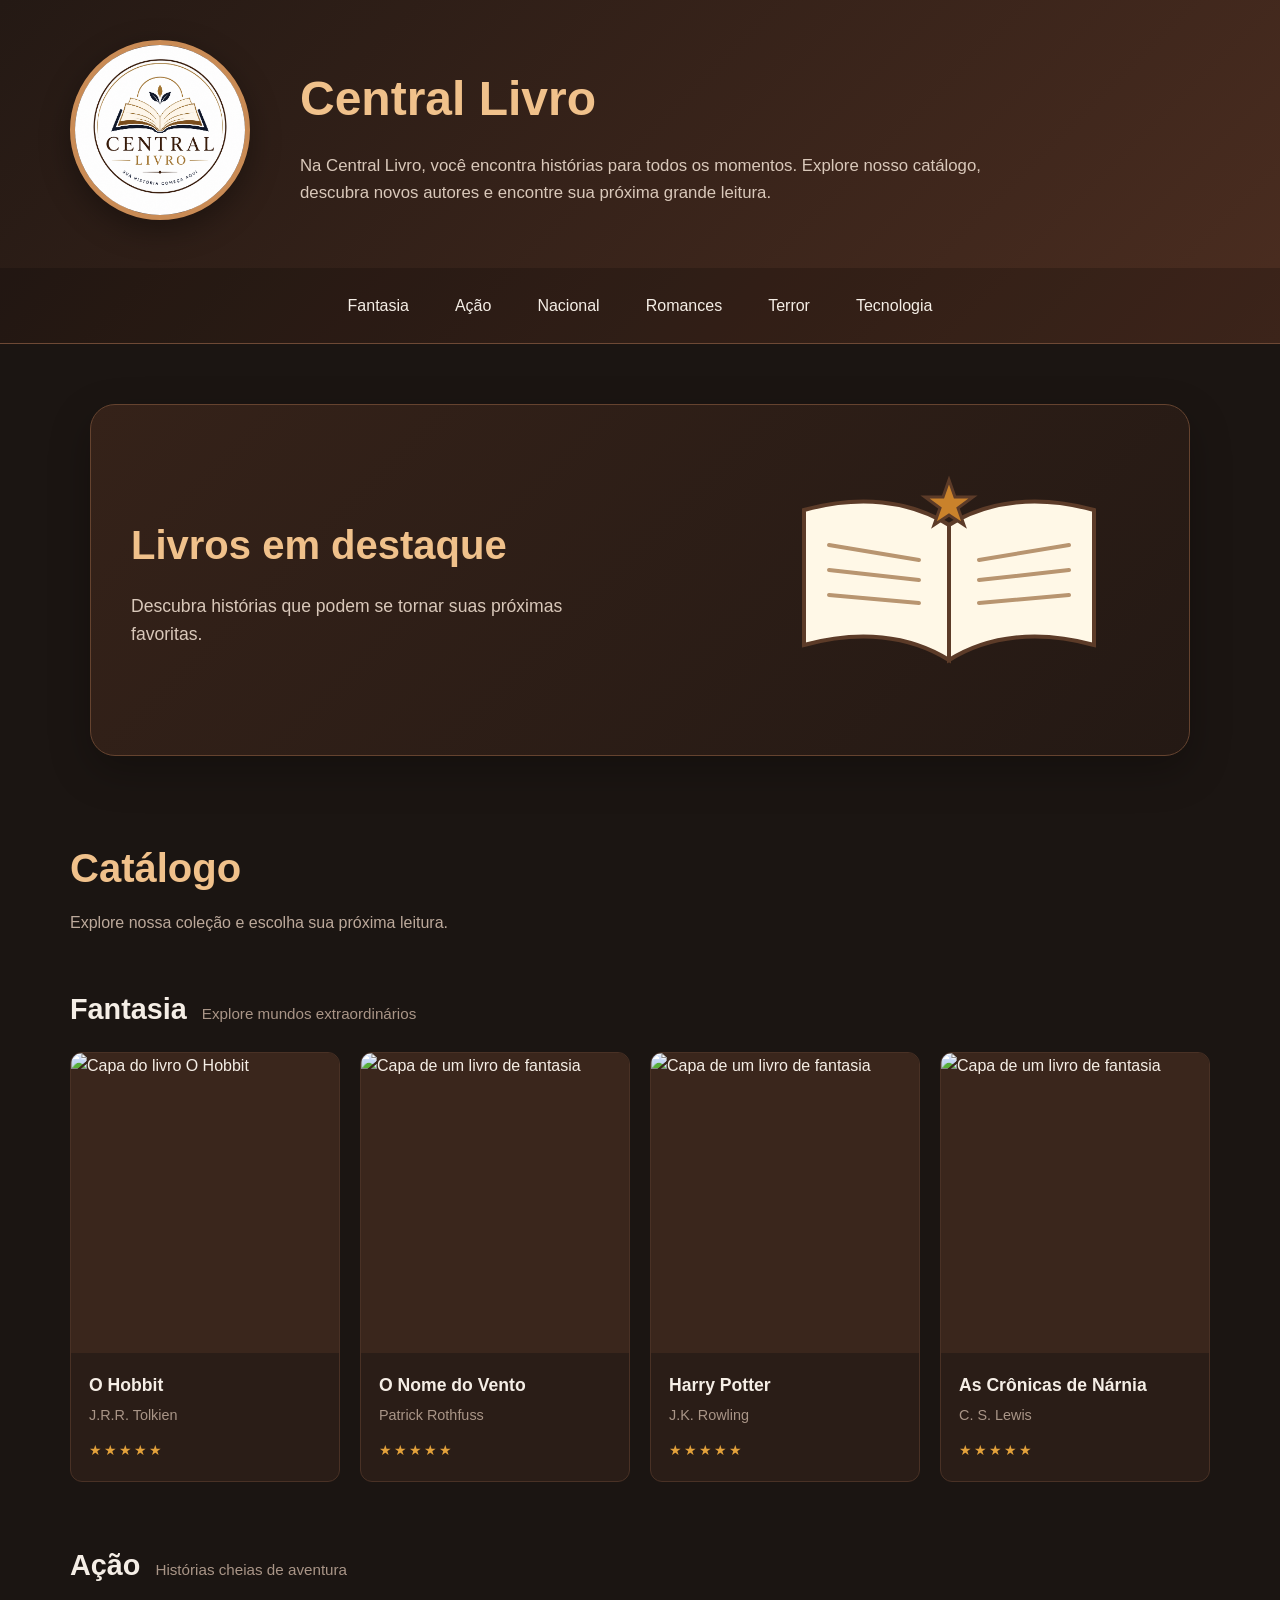
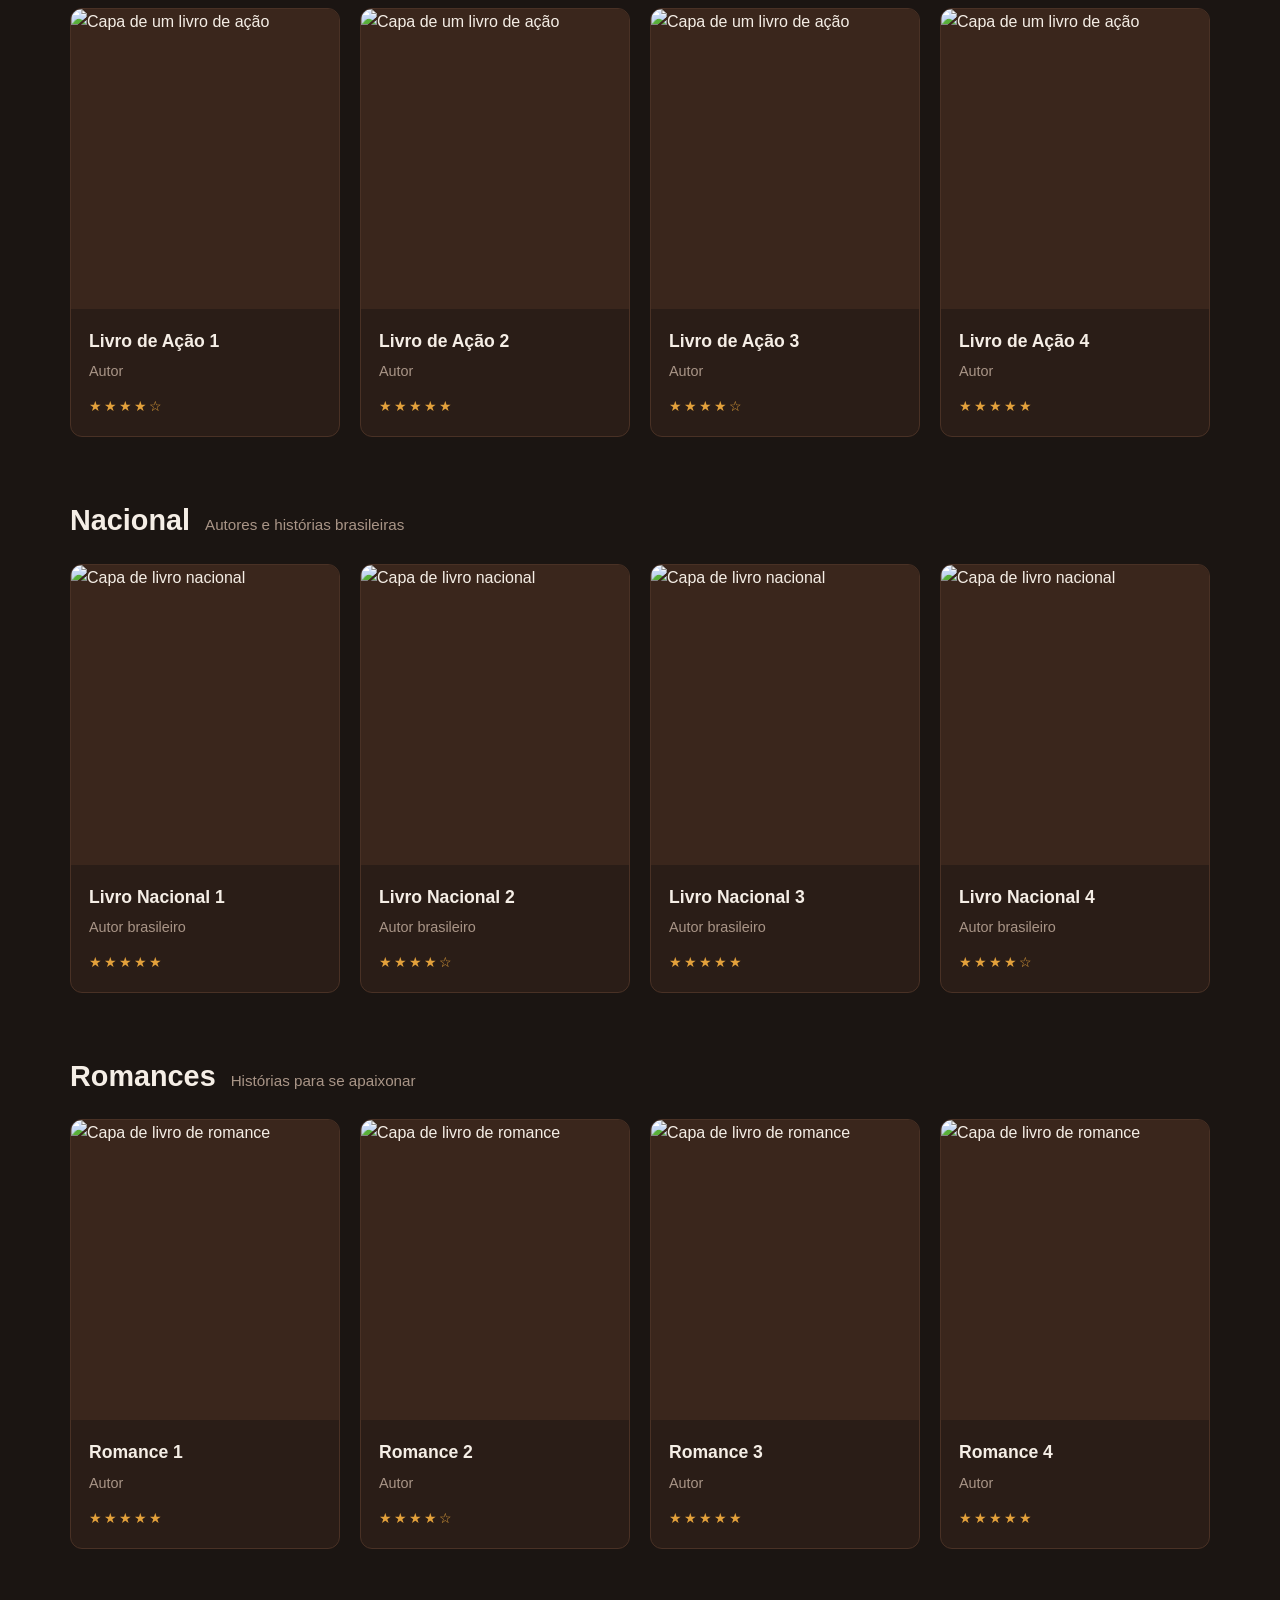
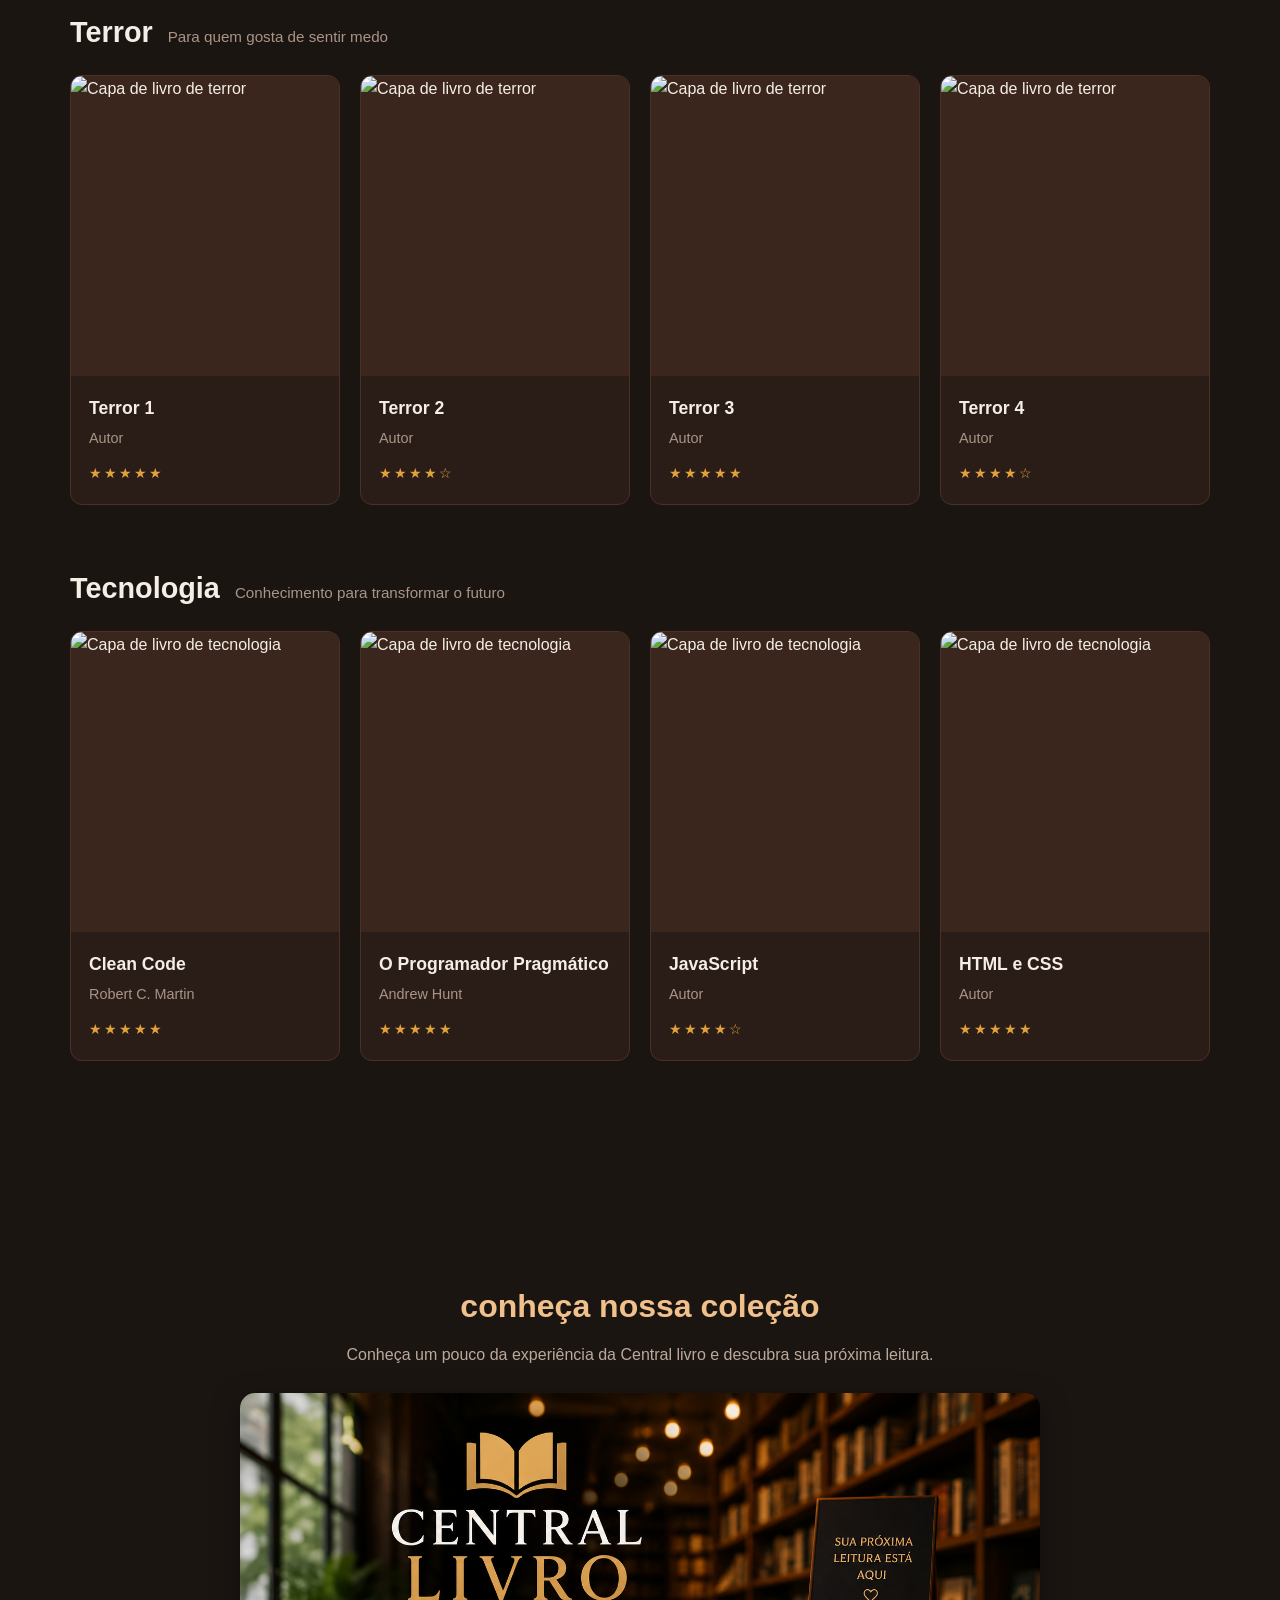
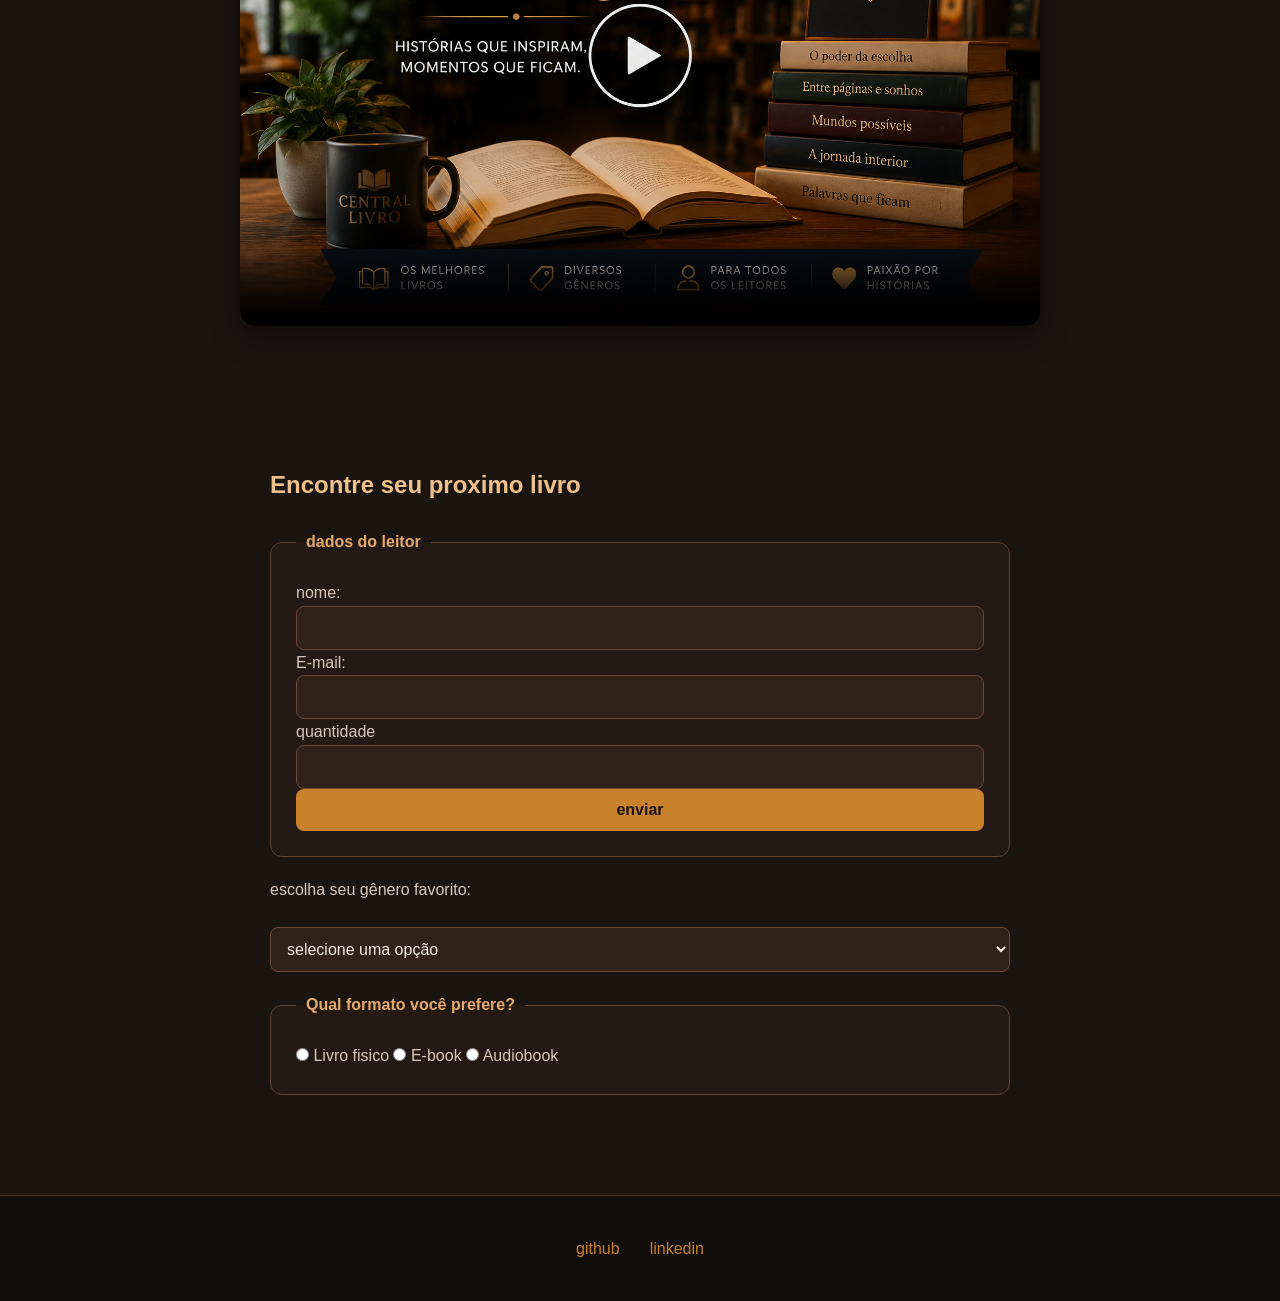
==== index.html @ b073d8c1 "catalogo, css" ====
<!DOCTYPE html>
<html lang="pt-br">
<head>
    <meta charset="UTF-8">
    <meta name="viewport" content="width=device-width, initial-scale=1.0">
    <meta name="description" content="Na Central Livro, você encontra histórias para todos os momentos. Explore nosso catálogo de livros, descubra novos autores e encontre sua próxima grande leitura em um só lugar. Central Livro — sua história começa aqui.">
    <link rel="shortcut icon" href="imagens/logo1.ico" type="image/x-icon">
    <title>central livro - livraria</title>
    <link rel="stylesheet" href="css/style.css">
</head>
<body>
    <header class="cabecalho">

        <div class="cabecalho-topo">

            <div class="logo-container">
                <img 
                    src="imagens/ChatGPT Image 31 de ago. de 2026, 20_26_06.png"
                    alt="Logo da Central Livro"
                >
            </div>

            <div class="apresentacao">
                <h1>Central Livro</h1>

                <p>
                    Na Central Livro, você encontra histórias para todos os momentos.
                    Explore nosso catálogo, descubra novos autores e encontre sua
                    próxima grande leitura.
                </p>
            </div>

        </div>

        <nav class="menu-navegacao" aria-label="Categorias de livros">

            <a href="#fantasia">Fantasia</a>
            <a href="#acao">Ação</a>
            <a href="#nacional">Nacional</a>
            <a href="#romances">Romances</a>
            <a href="#terror">Terror</a>
            <a href="#tecnologia">Tecnologia</a>

        </nav>

    </header>


    <main>
        <section class="livros-destaque">
            <div class="destaque-conteudo">

                <div class="destaque-texto">
                    <h2>Livros em destaque</h2>

                    <p>
                        Descubra histórias que podem se tornar suas próximas favoritas.
                    </p>
                </div>

                 <svg 
            class="ilustracao-livro"
            viewBox="0 0 400 250"
            role="img"
            aria-labelledby="titulo-svg descricao-svg">

            <title id="titulo-svg">Livro aberto</title>

            <desc id="descricao-svg">
                Ilustração de um livro aberto representando a coleção da Central Livro.
            </desc>

            <!-- Página esquerda -->
            <path
                class="pagina pagina-esquerda"
                d="M200 70
                   C160 45, 110 40, 55 55
                   L55 190
                   C110 175, 160 180, 200 205
                   Z"
            />

            <!-- Página direita -->
            <path
                class="pagina pagina-direita"
                d="M200 70
                   C240 45, 290 40, 345 55
                   L345 190
                   C290 175, 240 180, 200 205
                   Z"
            />

            <!-- Linha central do livro -->
            <line
                class="linha-central"
                x1="200"
                y1="70"
                x2="200"
                y2="205"
            />

            <!-- Linhas da página esquerda -->
            <line class="linha-texto" x1="80" y1="90" x2="170" y2="105" />
            <line class="linha-texto" x1="80" y1="115" x2="170" y2="125" />
            <line class="linha-texto" x1="80" y1="140" x2="170" y2="148" />

            <!-- Linhas da página direita -->
            <line class="linha-texto" x1="230" y1="105" x2="320" y2="90" />
            <line class="linha-texto" x1="230" y1="125" x2="320" y2="115" />
            <line class="linha-texto" x1="230" y1="148" x2="320" y2="140" />

            <!-- Estrela decorativa -->
            <path
                class="estrela"
                d="M200 25
                   L206 42
                   L224 42
                   L209 53
                   L215 70
                   L200 60
                   L185 70
                   L191 53
                   L176 42
                   L194 42
                   Z"
            />

        </svg>
            </div>
        </section>

        <section class="catalogo" id="catalogo">

    <div class="titulo-catalogo">
        <h2>Catálogo</h2>

        <p>
            Explore nossa coleção e escolha sua próxima leitura.
        </p>
    </div>


    <!-- FANTASIA -->
    <section class="categoria" id="fantasia">

        <div class="categoria-cabecalho">
            <h3>Fantasia</h3>
            <span>Explore mundos extraordinários</span>
        </div>

        <div class="livros-grid">

            <article class="livro-card">
                <img src="imagens/livro-fantasia-1.jpg" alt="Capa do livro O Hobbit">
                <div class="livro-info">
                    <h4>O Hobbit</h4>
                    <p>J.R.R. Tolkien</p>
                    <span class="avaliacao">★★★★★</span>
                </div>
            </article>

            <article class="livro-card">
                <img src="imagens/livro-fantasia-2.jpg" alt="Capa de um livro de fantasia">
                <div class="livro-info">
                    <h4>O Nome do Vento</h4>
                    <p>Patrick Rothfuss</p>
                    <span class="avaliacao">★★★★★</span>
                </div>
            </article>

            <article class="livro-card">
                <img src="imagens/livro-fantasia-3.jpg" alt="Capa de um livro de fantasia">
                <div class="livro-info">
                    <h4>Harry Potter</h4>
                    <p>J.K. Rowling</p>
                    <span class="avaliacao">★★★★★</span>
                </div>
            </article>

            <article class="livro-card">
                <img src="imagens/livro-fantasia-4.jpg" alt="Capa de um livro de fantasia">
                <div class="livro-info">
                    <h4>As Crônicas de Nárnia</h4>
                    <p>C. S. Lewis</p>
                    <span class="avaliacao">★★★★★</span>
                </div>
            </article>

        </div>

    </section>


    <!-- AÇÃO -->
    <section class="categoria" id="acao">

        <div class="categoria-cabecalho">
            <h3>Ação</h3>
            <span>Histórias cheias de aventura</span>
        </div>

        <div class="livros-grid">

            <article class="livro-card">
                <img src="imagens/livro-acao-1.jpg" alt="Capa de um livro de ação">
                <div class="livro-info">
                    <h4>Livro de Ação 1</h4>
                    <p>Autor</p>
                    <span class="avaliacao">★★★★☆</span>
                </div>
            </article>

            <article class="livro-card">
                <img src="imagens/livro-acao-2.jpg" alt="Capa de um livro de ação">
                <div class="livro-info">
                    <h4>Livro de Ação 2</h4>
                    <p>Autor</p>
                    <span class="avaliacao">★★★★★</span>
                </div>
            </article>

            <article class="livro-card">
                <img src="imagens/livro-acao-3.jpg" alt="Capa de um livro de ação">
                <div class="livro-info">
                    <h4>Livro de Ação 3</h4>
                    <p>Autor</p>
                    <span class="avaliacao">★★★★☆</span>
                </div>
            </article>

            <article class="livro-card">
                <img src="imagens/livro-acao-4.jpg" alt="Capa de um livro de ação">
                <div class="livro-info">
                    <h4>Livro de Ação 4</h4>
                    <p>Autor</p>
                    <span class="avaliacao">★★★★★</span>
                </div>
            </article>

        </div>

    </section>


    <!-- NACIONAL -->
    <section class="categoria" id="nacional">

        <div class="categoria-cabecalho">
            <h3>Nacional</h3>
            <span>Autores e histórias brasileiras</span>
        </div>

        <div class="livros-grid">

            <article class="livro-card">
                <img src="imagens/livro-nacional-1.jpg" alt="Capa de livro nacional">
                <div class="livro-info">
                    <h4>Livro Nacional 1</h4>
                    <p>Autor brasileiro</p>
                    <span class="avaliacao">★★★★★</span>
                </div>
            </article>

            <article class="livro-card">
                <img src="imagens/livro-nacional-2.jpg" alt="Capa de livro nacional">
                <div class="livro-info">
                    <h4>Livro Nacional 2</h4>
                    <p>Autor brasileiro</p>
                    <span class="avaliacao">★★★★☆</span>
                </div>
            </article>

            <article class="livro-card">
                <img src="imagens/livro-nacional-3.jpg" alt="Capa de livro nacional">
                <div class="livro-info">
                    <h4>Livro Nacional 3</h4>
                    <p>Autor brasileiro</p>
                    <span class="avaliacao">★★★★★</span>
                </div>
            </article>

            <article class="livro-card">
                <img src="imagens/livro-nacional-4.jpg" alt="Capa de livro nacional">
                <div class="livro-info">
                    <h4>Livro Nacional 4</h4>
                    <p>Autor brasileiro</p>
                    <span class="avaliacao">★★★★☆</span>
                </div>
            </article>

        </div>

    </section>


    <!-- ROMANCES -->
    <section class="categoria" id="romances">

        <div class="categoria-cabecalho">
            <h3>Romances</h3>
            <span>Histórias para se apaixonar</span>
        </div>

        <div class="livros-grid">

            <article class="livro-card">
                <img src="imagens/livro-romance-1.jpg" alt="Capa de livro de romance">
                <div class="livro-info">
                    <h4>Romance 1</h4>
                    <p>Autor</p>
                    <span class="avaliacao">★★★★★</span>
                </div>
            </article>

            <article class="livro-card">
                <img src="imagens/livro-romance-2.jpg" alt="Capa de livro de romance">
                <div class="livro-info">
                    <h4>Romance 2</h4>
                    <p>Autor</p>
                    <span class="avaliacao">★★★★☆</span>
                </div>
            </article>

            <article class="livro-card">
                <img src="imagens/livro-romance-3.jpg" alt="Capa de livro de romance">
                <div class="livro-info">
                    <h4>Romance 3</h4>
                    <p>Autor</p>
                    <span class="avaliacao">★★★★★</span>
                </div>
            </article>

            <article class="livro-card">
                <img src="imagens/livro-romance-4.jpg" alt="Capa de livro de romance">
                <div class="livro-info">
                    <h4>Romance 4</h4>
                    <p>Autor</p>
                    <span class="avaliacao">★★★★★</span>
                </div>
            </article>

            </div>

        </section>


        <!-- TERROR -->
        <section class="categoria" id="terror">

            <div class="categoria-cabecalho">
                <h3>Terror</h3>
                <span>Para quem gosta de sentir medo</span>
            </div>

            <div class="livros-grid">

                <article class="livro-card">
                    <img src="imagens/livro-terror-1.jpg" alt="Capa de livro de terror">
                    <div class="livro-info">
                        <h4>Terror 1</h4>
                        <p>Autor</p>
                        <span class="avaliacao">★★★★★</span>
                    </div>
                </article>

                <article class="livro-card">
                    <img src="imagens/livro-terror-2.jpg" alt="Capa de livro de terror">
                    <div class="livro-info">
                        <h4>Terror 2</h4>
                        <p>Autor</p>
                        <span class="avaliacao">★★★★☆</span>
                    </div>
                </article>

                <article class="livro-card">
                    <img src="imagens/livro-terror-3.jpg" alt="Capa de livro de terror">
                    <div class="livro-info">
                        <h4>Terror 3</h4>
                        <p>Autor</p>
                        <span class="avaliacao">★★★★★</span>
                    </div>
                </article>

                <article class="livro-card">
                    <img src="imagens/livro-terror-4.jpg" alt="Capa de livro de terror">
                    <div class="livro-info">
                        <h4>Terror 4</h4>
                        <p>Autor</p>
                        <span class="avaliacao">★★★★☆</span>
                    </div>
                </article>

            </div>

        </section>


        <!-- TECNOLOGIA -->
        <section class="categoria" id="tecnologia">

            <div class="categoria-cabecalho">
                <h3>Tecnologia</h3>
                <span>Conhecimento para transformar o futuro</span>
            </div>

            <div class="livros-grid">

                <article class="livro-card">
                    <img src="imagens/livro-tecnologia-1.jpg" alt="Capa de livro de tecnologia">
                    <div class="livro-info">
                        <h4>Clean Code</h4>
                        <p>Robert C. Martin</p>
                        <span class="avaliacao">★★★★★</span>
                    </div>
                </article>

                <article class="livro-card">
                    <img src="imagens/livro-tecnologia-2.jpg" alt="Capa de livro de tecnologia">
                    <div class="livro-info">
                        <h4>O Programador Pragmático</h4>
                        <p>Andrew Hunt</p>
                        <span class="avaliacao">★★★★★</span>
                    </div>
                </article>

                <article class="livro-card">
                    <img src="imagens/livro-tecnologia-3.jpg" alt="Capa de livro de tecnologia">
                    <div class="livro-info">
                        <h4>JavaScript</h4>
                        <p>Autor</p>
                        <span class="avaliacao">★★★★☆</span>
                    </div>
                </article>

                <article class="livro-card">
                    <img src="imagens/livro-tecnologia-4.jpg" alt="Capa de livro de tecnologia">
                    <div class="livro-info">
                        <h4>HTML e CSS</h4>
                        <p>Autor</p>
                        <span class="avaliacao">★★★★★</span>
                    </div>
                </article>

                </div>

            </section>

        </section>


        <section class="secao-video">
            <h2>conheça nossa coleção</h2>

            <p>
                Conheça um pouco da experiência da Central livro e descubra sua próxima leitura.
            </p>
            <!--
                preload="metadata" foi escolhido porque o vídeo é um conteúdo
                complementar da página. Dessa forma, o navegador pode carregar
                informações básicas do vídeo sem carregar todo o arquivo antes
                da interação do usuário.
            -->

            <video 
            controls 
            preload="metadata" 
            poster="imagens/poster_video.png"
            >

                <source src="videos/conheça_central_livro.mp4" 
                type="video/mp4"
                >

                <source src="videos/conheça_central_livro.Webm" 
                type="video/Webm"
                >

                <track 
                kind="subtitles" 
                src="videos/legendas.vtt" 
                srclang="pt-br" 
                label="Português" 
                default
                >

                <p id="status-video">
                <!--mensagem alternativa caso o navegador não abra o video-->
                Seu navegador não suporta a reprodução do video.
                </p>

            </video>

            
        </section>

        <section>
            <h2>Encontre seu proximo livro</h2>

            <form>
                <fieldset>
                    <legend> dados do leitor</legend>

                    <label for="nome">nome:</label>
                    <input type="text"
                    id="nome"
                    name="nome"
                    required
                    >

                    <label for="email">E-mail:</label>
                    <input type="email"
                    id="email"
                    name="email"
                    required
                    >

                    <label for="number">quantidade</label>
                    <input type="number"
                    id="number"
                    name="quantidade"
                    min="1"
                    max="10"
                    >

                    <input type="submit" value="enviar">

                </fieldset>

                <label for="genero">escolha seu gênero favorito:</label>

                <select name="genero" id="genero">
                    <option value="">selecione uma opção</option>
                    <option value="fantasia">Fantasia</option>
                    <option value="romances">Romances</option>
                    <option value="terror">Terror</option>
                    <option value="acao">Ação</option>
                    <option value="nacional">Nacional</option>
                    <option value="tecnologia">Tecnologia</option>
                </select>

                <fieldset>
                    <legend>Qual formato você prefere?</legend>

                    <input type="radio" id="fisico" name="formato" value="fisico">
                    <label for="fisico">Livro fisico</label>

                    <input type="radio" id="ebook" name="formato" value="ebook">
                    <label for="ebook">E-book</label>

                    <input type="radio" id="audiobook" name="formato" value="audiobook">
                    <label for="audiobook">Audiobook</label>
                </fieldset>
            </form>
        </section>    
    </main>

    <footer>
        <section>
            <div>
                <a href="https://github.com/aska-code">github</a>
            </div>
            <div>
                <a href="https://www.linkedin.com/in/pedro-henrique-694b3742b">linkedin</a>
            </div>
        </section>
    </footer>
</body>
</html>
---- css/style.css ----
/* ==================================================
   CONFIGURAÇÕES GERAIS
   ================================================== */

* {
    margin: 0;
    padding: 0;
    box-sizing: border-box;
}

html {
    scroll-behavior: smooth;
}

body {
    font-family: Arial, Helvetica, sans-serif;
    background-color: #1b1512;
    color: #f5eee6;
    line-height: 1.6;
}


/* ==================================================
   CABEÇALHO
   ================================================== */

.cabecalho {
    background: linear-gradient(
        135deg,
        #241914,
        #4b2d20
    );

    border-bottom: 1px solid #6e4935;
}


/* parte superior do cabeçalho */

.cabecalho-topo {
    max-width: 1200px;
    margin: 0 auto;

    padding: 40px 30px;

    display: flex;
    align-items: center;
    gap: 50px;
}


/* logo */

.logo-container img {
    width: 180px;
    height: 180px;

    object-fit: cover;

    border-radius: 50%;

    background-color: #7b3f25;

    border: 5px solid #c98b55;

    box-shadow: 0 10px 30px rgba(0, 0, 0, 0.35);
}


/* apresentação */

.apresentacao {
    max-width: 700px;
}

.apresentacao h1 {
    font-size: 3rem;
    color: #f0c18b;

    margin-bottom: 15px;
}

.apresentacao p {
    color: #d9c8ba;

    font-size: 1.05rem;
}


/* ==================================================
   MENU
   ================================================== */

.menu-navegacao {
    display: flex;
    justify-content: center;
    align-items: center;

    gap: 10px;

    padding: 15px 20px;

    background-color: rgba(0, 0, 0, 0.2);

    overflow-x: auto;
}

.menu-navegacao a {
    color: #f5eee6;

    text-decoration: none;

    padding: 10px 18px;

    border-radius: 20px;

    white-space: nowrap;

    transition:
        background-color 0.3s ease,
        color 0.3s ease,
        transform 0.3s ease;
}

.menu-navegacao a:hover {
    background-color: #c9822b;
    color: #1b1512;

    transform: translateY(-2px);
}


/* ==================================================
   LIVROS EM DESTAQUE
   ================================================== */

.livros-destaque {
    max-width: 1100px;

    margin: 60px auto;

    padding: 50px 40px;

    background:
        linear-gradient(
            135deg,
            #352219,
            #241914
        );

    border-radius: 25px;

    border: 1px solid #65432f;

    box-shadow: 0 15px 40px rgba(0, 0, 0, 0.25);
}


.destaque-conteudo {
    display: flex;

    align-items: center;

    justify-content: space-between;

    gap: 50px;
}


.destaque-texto {
    flex: 1;
}


.destaque-texto h2 {
    font-size: 2.5rem;

    color: #f0c18b;

    margin-bottom: 15px;
}


.destaque-texto p {
    color: #d9c8ba;

    font-size: 1.1rem;

    max-width: 500px;
}


/* ==================================================
   SVG
   ================================================== */

.ilustracao-livro {
    width: 400px;

    max-width: 45%;

    height: auto;

    transition: transform 0.3s ease;
}


.ilustracao-livro:hover {
    transform: translateY(-8px);
}


.pagina {
    fill: #fff8e7;

    stroke: #5c3b28;

    stroke-width: 4;
}


.linha-central {
    stroke: #5c3b28;

    stroke-width: 4;
}


.linha-texto {
    stroke: #b89570;

    stroke-width: 4;

    stroke-linecap: round;
}


.estrela {
    fill: #c9822b;

    stroke: #5c3b28;

    stroke-width: 3;
}


/* ==================================================
   CATÁLOGO
   ================================================== */

.catalogo {
    max-width: 1200px;

    margin: 0 auto;

    padding: 20px 30px 60px;
}


.titulo-catalogo {
    margin-bottom: 50px;
}


.titulo-catalogo h2 {
    font-size: 2.5rem;

    color: #f0c18b;

    margin-bottom: 10px;
}


.titulo-catalogo p {
    color: #bca99b;
}


/* ==================================================
   CATEGORIA
   ================================================== */

.categoria {
    margin-bottom: 60px;

    scroll-margin-top: 100px;
}


.categoria-cabecalho {
    display: flex;

    align-items: baseline;

    gap: 15px;

    margin-bottom: 20px;
}


.categoria-cabecalho h3 {
    font-size: 1.8rem;

    color: #f5eee6;
}


.categoria-cabecalho span {
    color: #a99587;

    font-size: 0.95rem;
}


/* ==================================================
   GRID DE LIVROS
   ================================================== */

.livros-grid {
    display: grid;

    grid-template-columns: repeat(4, 1fr);

    gap: 20px;
}


/* ==================================================
   CARD DO LIVRO
   ================================================== */

.livro-card {
    background-color: #2a1d17;

    border: 1px solid #493125;

    border-radius: 12px;

    overflow: hidden;

    cursor: pointer;

    transition:
        transform 0.3s ease,
        box-shadow 0.3s ease,
        border-color 0.3s ease;
}


.livro-card:hover {
    transform: translateY(-8px);

    border-color: #c9822b;

    box-shadow: 0 15px 30px rgba(0, 0, 0, 0.4);
}


/* ==================================================
   CAPA
   ================================================== */

.livro-card > img {
    display: block;

    width: 100%;

    height: 300px;

    object-fit: cover;

    border: none;

    border-radius: 0;

    background-color: #3a261c;
}


/* ==================================================
   INFORMAÇÕES DO LIVRO
   ================================================== */

.livro-info {
    padding: 18px;
}


.livro-info h4 {
    color: #f5eee6;

    font-size: 1.1rem;

    margin-bottom: 5px;
}


.livro-info p {
    color: #a99587;

    font-size: 0.9rem;

    margin-bottom: 10px;
}


.avaliacao {
    color: #e3a13b;

    letter-spacing: 2px;

    font-size: 0.9rem;
}


/* ==================================================
   VÍDEO
   ================================================== */

.secao-video {
    max-width: 1000px;

    margin: 60px auto;

    padding: 40px 30px;

    text-align: center;
}


.secao-video h2 {
    color: #f0c18b;

    font-size: 2rem;

    margin-bottom: 10px;
}


.secao-video > p {
    color: #bca99b;

    margin-bottom: 25px;
}


.secao-video video {
    display: block;

    width: 100%;

    max-width: 800px;

    margin: 0 auto;

    border-radius: 15px;

    box-shadow: 0 10px 30px rgba(0, 0, 0, 0.4);

    background-color: #000;
}


#status-video {
    margin-top: 15px;

    font-size: 0.9rem;

    opacity: 0.8;
}


/* ==================================================
   FORMULÁRIO
   ================================================== */

main > section:last-child {
    max-width: 800px;

    margin: 60px auto;

    padding: 40px 30px;
}


main > section:last-child h2 {
    color: #f0c18b;

    margin-bottom: 25px;
}


form {
    display: flex;

    flex-direction: column;

    gap: 20px;
}


fieldset {
    border: 1px solid #624332;

    border-radius: 12px;

    padding: 25px;

    background-color: #241914;
}


legend {
    color: #e4aa6c;

    padding: 0 10px;

    font-weight: bold;
}


label {
    color: #d9c8ba;

    margin-bottom: 5px;
}


input,
select {
    width: 100%;

    padding: 12px;

    border: 1px solid #6b4935;

    border-radius: 8px;

    background-color: #302119;

    color: #f5eee6;

    font-size: 1rem;
}


input:focus,
select:focus {
    outline: 2px solid #c9822b;

    border-color: #c9822b;
}


input[type="radio"] {
    width: auto;
}


input[type="submit"] {
    background-color: #c9822b;

    color: #1b1512;

    border: none;

    font-weight: bold;

    cursor: pointer;

    transition: background-color 0.3s ease;
}


input[type="submit"]:hover {
    background-color: #e0a04e;
}


/* ==================================================
   RODAPÉ
   ================================================== */

footer {
    margin-top: 60px;

    padding: 40px 20px;

    background-color: #120e0c;

    border-top: 1px solid #493125;

    text-align: center;
}


footer section {
    display: flex;

    justify-content: center;

    gap: 30px;
}


footer a {
    color: #c9822b;

    text-decoration: none;

    transition: color 0.3s ease;
}


footer a:hover {
    color: #f0c18b;
}


/* ==================================================
   RESPONSIVIDADE
   ================================================== */

@media (max-width: 900px) {

    .cabecalho-topo {
        flex-direction: column;

        text-align: center;
    }


    .apresentacao h1 {
        font-size: 2.4rem;
    }


    .destaque-conteudo {
        flex-direction: column;

        text-align: center;
    }


    .destaque-texto p {
        margin: 0 auto;
    }


    .ilustracao-livro {
        max-width: 80%;

        width: 350px;
    }


    .livros-grid {
        grid-template-columns: repeat(2, 1fr);
    }

}


@media (max-width: 600px) {

    .cabecalho-topo {
        padding: 30px 20px;
    }


    .logo-container img {
        width: 140px;

        height: 140px;
    }


    .apresentacao h1 {
        font-size: 2rem;
    }


    .menu-navegacao {
        justify-content: flex-start;
    }


    .livros-destaque {
        margin: 30px 15px;

        padding: 30px 20px;
    }


    .destaque-texto h2 {
        font-size: 2rem;
    }


    .ilustracao-livro {
        max-width: 100%;
    }


    .catalogo {
        padding: 20px 15px;
    }


    .categoria-cabecalho {
        flex-direction: column;

        gap: 0;
    }


    .livros-grid {
        grid-template-columns: repeat(2, 1fr);

        gap: 12px;
    }


    .livro-card > img {
        height: 230px;
    }


    .livro-info {
        padding: 12px;
    }


    .livro-info h4 {
        font-size: 0.95rem;
    }


    .secao-video {
        padding: 30px 15px;
    }

}
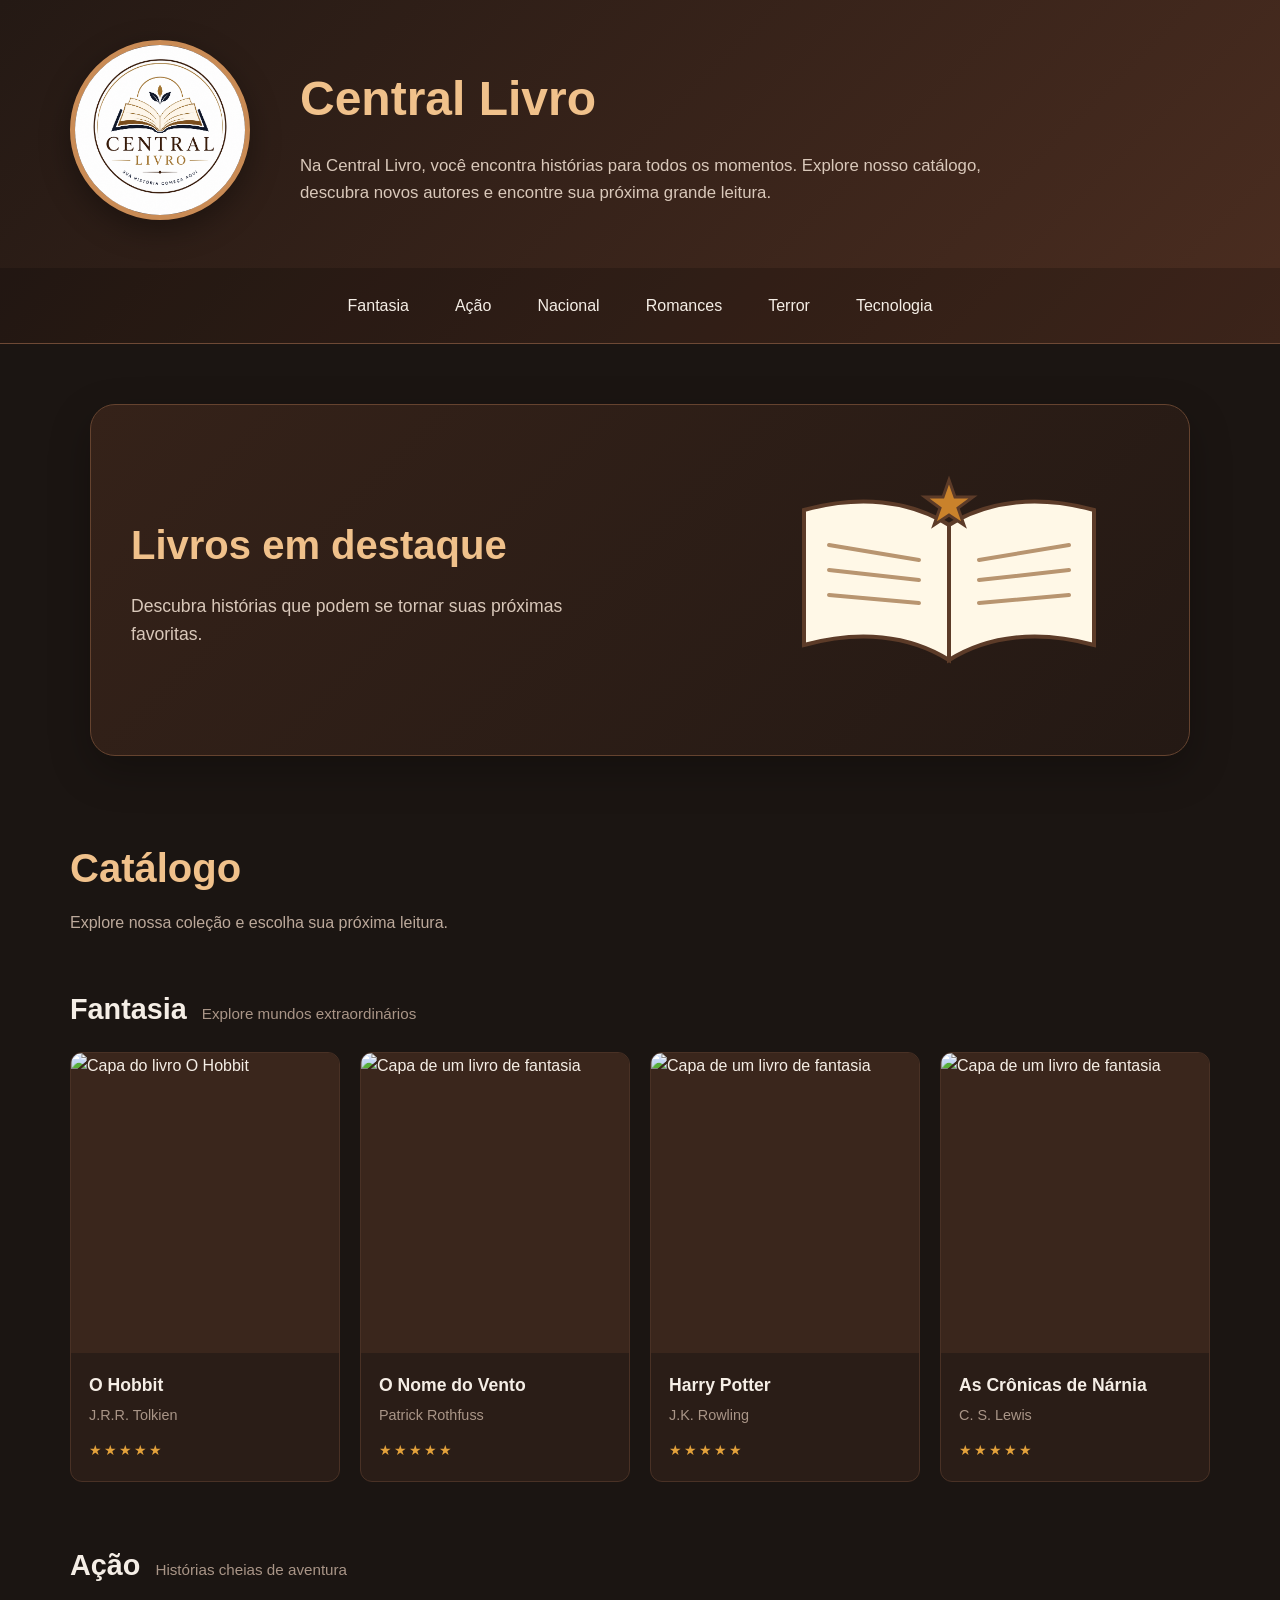
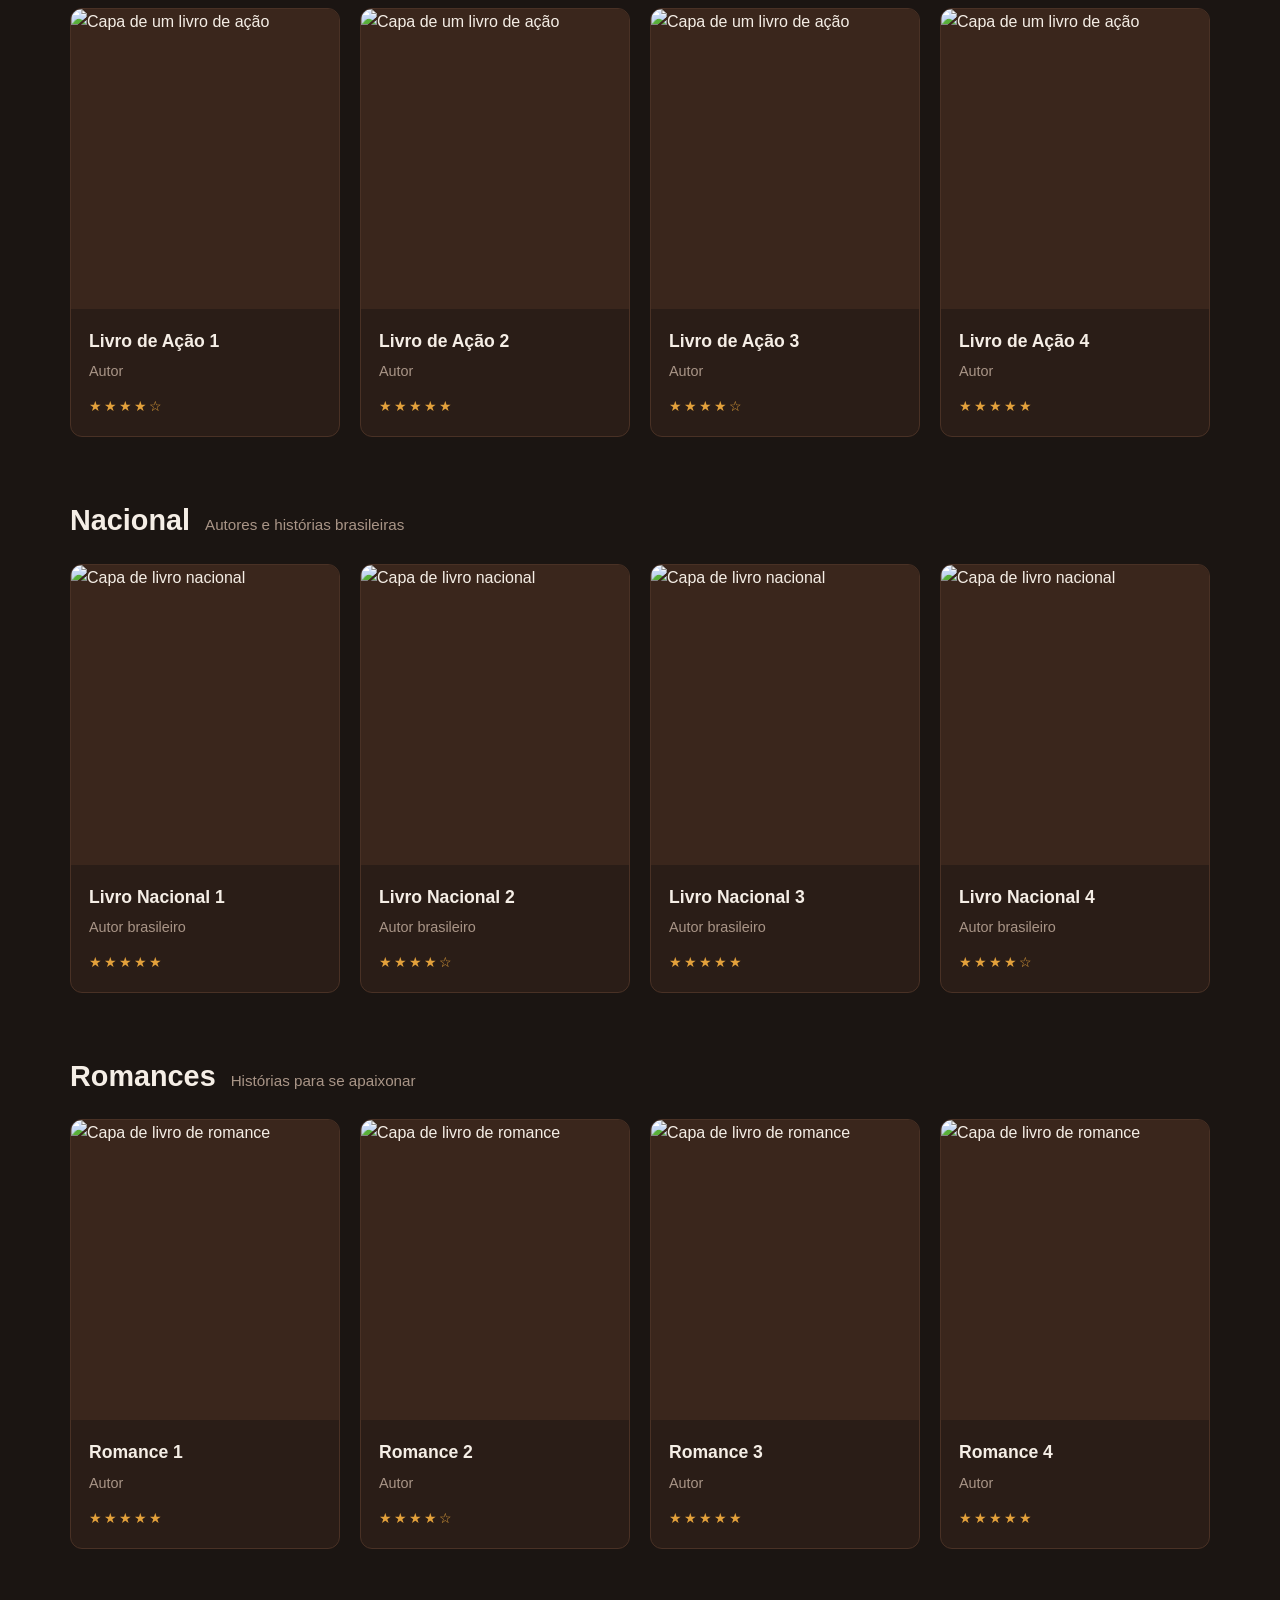
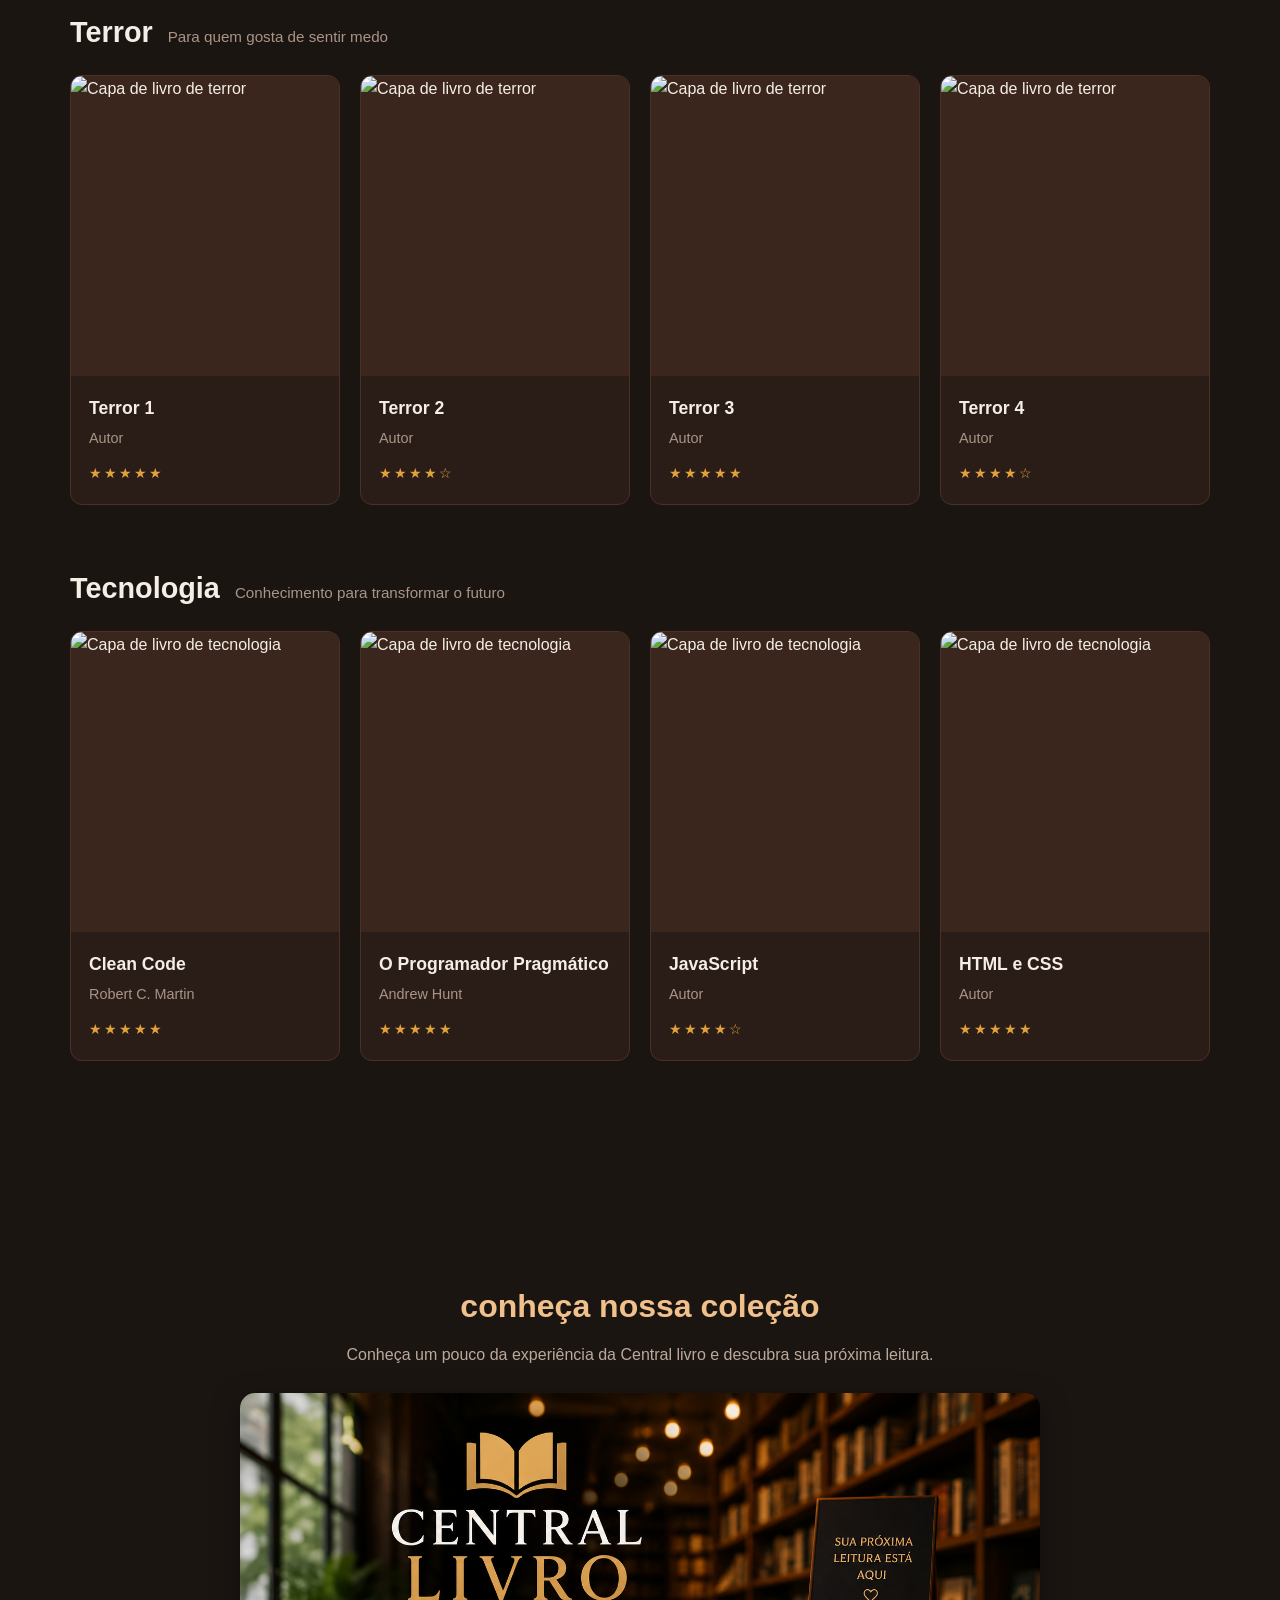
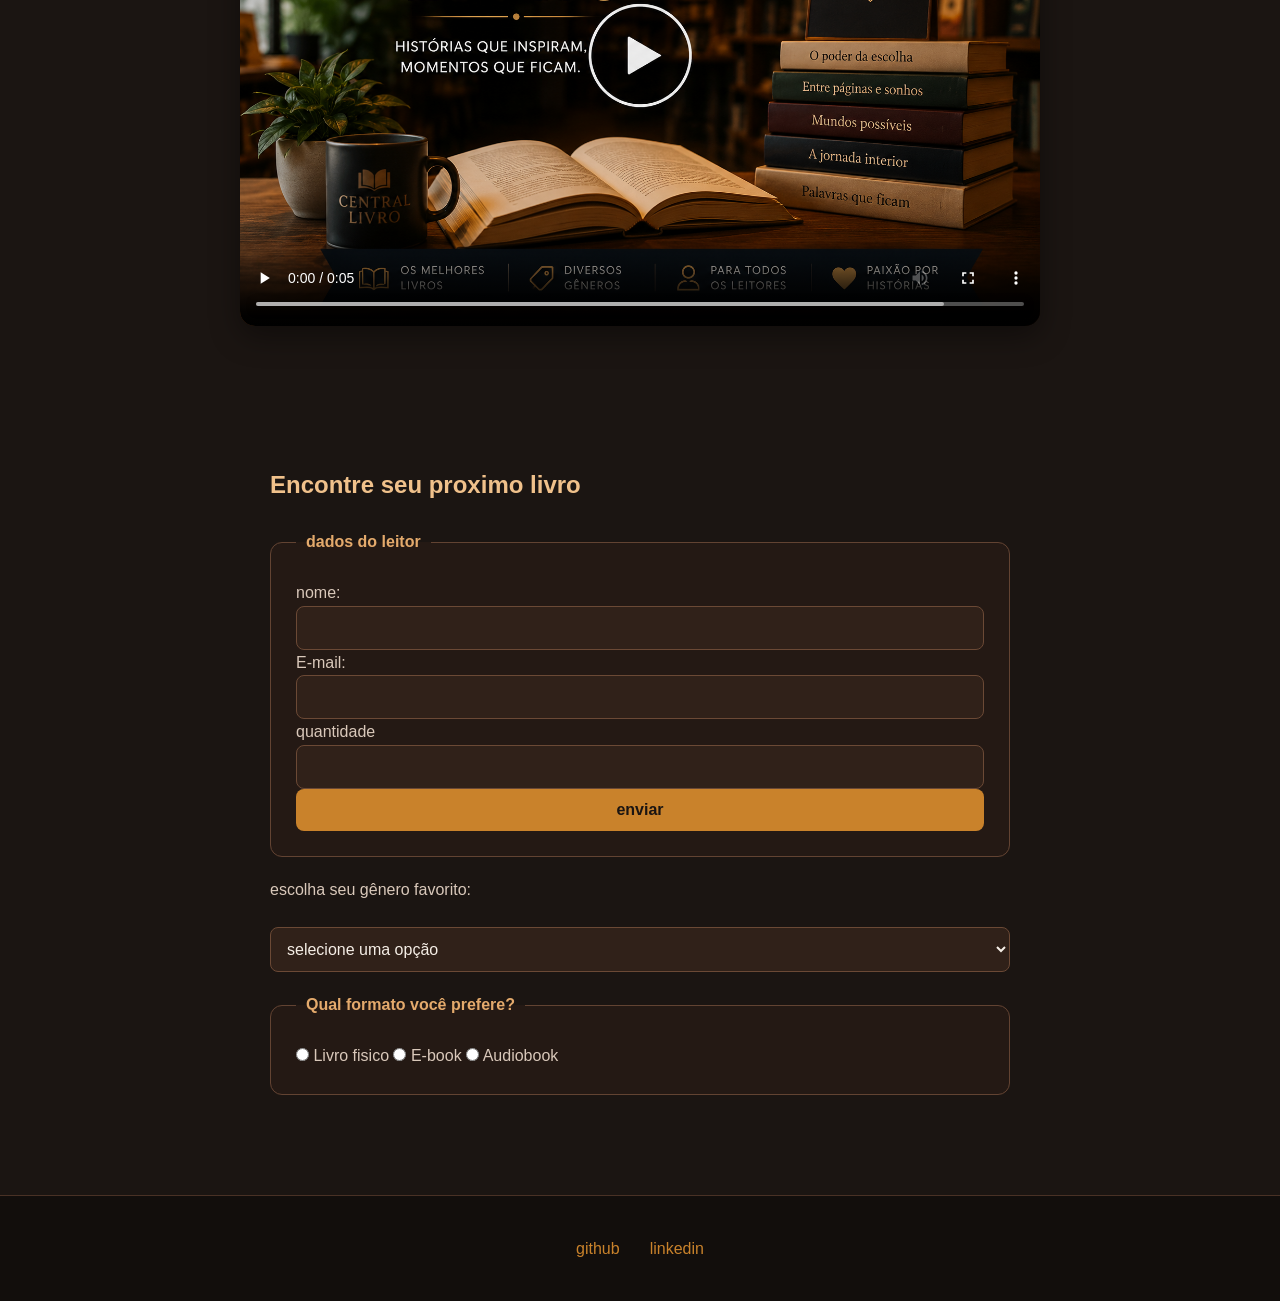
==== commit 6a6138b7: "feat: adicionando JavaScript" ====
--- a/index.html
+++ b/index.html
@@ -7,6 +7,7 @@
     <link rel="shortcut icon" href="imagens/logo1.ico" type="image/x-icon">
     <title>central livro - livraria</title>
     <link rel="stylesheet" href="css/style.css">
+    <script src="javaScript/script.js"></script>
 </head>
 <body>
     <header class="cabecalho">
--- a/css/style.css
+++ b/css/style.css
@@ -1,3 +1,12 @@
+@import url(catalog.css);
+@import url(foot.css);
+@import url(form.css);
+@import url(header.css);
+@import url(responsive.css);
+@import url(svg.css);
+@import url(video.css);
+@import url(menu.css);
+
 /* ==================================================
    CONFIGURAÇÕES GERAIS
    ================================================== */
@@ -18,726 +27,3 @@
     color: #f5eee6;
     line-height: 1.6;
 }
-
-
-/* ==================================================
-   CABEÇALHO
-   ================================================== */
-
-.cabecalho {
-    background: linear-gradient(
-        135deg,
-        #241914,
-        #4b2d20
-    );
-
-    border-bottom: 1px solid #6e4935;
-}
-
-
-/* parte superior do cabeçalho */
-
-.cabecalho-topo {
-    max-width: 1200px;
-    margin: 0 auto;
-
-    padding: 40px 30px;
-
-    display: flex;
-    align-items: center;
-    gap: 50px;
-}
-
-
-/* logo */
-
-.logo-container img {
-    width: 180px;
-    height: 180px;
-
-    object-fit: cover;
-
-    border-radius: 50%;
-
-    background-color: #7b3f25;
-
-    border: 5px solid #c98b55;
-
-    box-shadow: 0 10px 30px rgba(0, 0, 0, 0.35);
-}
-
-
-/* apresentação */
-
-.apresentacao {
-    max-width: 700px;
-}
-
-.apresentacao h1 {
-    font-size: 3rem;
-    color: #f0c18b;
-
-    margin-bottom: 15px;
-}
-
-.apresentacao p {
-    color: #d9c8ba;
-
-    font-size: 1.05rem;
-}
-
-
-/* ==================================================
-   MENU
-   ================================================== */
-
-.menu-navegacao {
-    display: flex;
-    justify-content: center;
-    align-items: center;
-
-    gap: 10px;
-
-    padding: 15px 20px;
-
-    background-color: rgba(0, 0, 0, 0.2);
-
-    overflow-x: auto;
-}
-
-.menu-navegacao a {
-    color: #f5eee6;
-
-    text-decoration: none;
-
-    padding: 10px 18px;
-
-    border-radius: 20px;
-
-    white-space: nowrap;
-
-    transition:
-        background-color 0.3s ease,
-        color 0.3s ease,
-        transform 0.3s ease;
-}
-
-.menu-navegacao a:hover {
-    background-color: #c9822b;
-    color: #1b1512;
-
-    transform: translateY(-2px);
-}
-
-
-/* ==================================================
-   LIVROS EM DESTAQUE
-   ================================================== */
-
-.livros-destaque {
-    max-width: 1100px;
-
-    margin: 60px auto;
-
-    padding: 50px 40px;
-
-    background:
-        linear-gradient(
-            135deg,
-            #352219,
-            #241914
-        );
-
-    border-radius: 25px;
-
-    border: 1px solid #65432f;
-
-    box-shadow: 0 15px 40px rgba(0, 0, 0, 0.25);
-}
-
-
-.destaque-conteudo {
-    display: flex;
-
-    align-items: center;
-
-    justify-content: space-between;
-
-    gap: 50px;
-}
-
-
-.destaque-texto {
-    flex: 1;
-}
-
-
-.destaque-texto h2 {
-    font-size: 2.5rem;
-
-    color: #f0c18b;
-
-    margin-bottom: 15px;
-}
-
-
-.destaque-texto p {
-    color: #d9c8ba;
-
-    font-size: 1.1rem;
-
-    max-width: 500px;
-}
-
-
-/* ==================================================
-   SVG
-   ================================================== */
-
-.ilustracao-livro {
-    width: 400px;
-
-    max-width: 45%;
-
-    height: auto;
-
-    transition: transform 0.3s ease;
-}
-
-
-.ilustracao-livro:hover {
-    transform: translateY(-8px);
-}
-
-
-.pagina {
-    fill: #fff8e7;
-
-    stroke: #5c3b28;
-
-    stroke-width: 4;
-}
-
-
-.linha-central {
-    stroke: #5c3b28;
-
-    stroke-width: 4;
-}
-
-
-.linha-texto {
-    stroke: #b89570;
-
-    stroke-width: 4;
-
-    stroke-linecap: round;
-}
-
-
-.estrela {
-    fill: #c9822b;
-
-    stroke: #5c3b28;
-
-    stroke-width: 3;
-}
-
-
-/* ==================================================
-   CATÁLOGO
-   ================================================== */
-
-.catalogo {
-    max-width: 1200px;
-
-    margin: 0 auto;
-
-    padding: 20px 30px 60px;
-}
-
-
-.titulo-catalogo {
-    margin-bottom: 50px;
-}
-
-
-.titulo-catalogo h2 {
-    font-size: 2.5rem;
-
-    color: #f0c18b;
-
-    margin-bottom: 10px;
-}
-
-
-.titulo-catalogo p {
-    color: #bca99b;
-}
-
-
-/* ==================================================
-   CATEGORIA
-   ================================================== */
-
-.categoria {
-    margin-bottom: 60px;
-
-    scroll-margin-top: 100px;
-}
-
-
-.categoria-cabecalho {
-    display: flex;
-
-    align-items: baseline;
-
-    gap: 15px;
-
-    margin-bottom: 20px;
-}
-
-
-.categoria-cabecalho h3 {
-    font-size: 1.8rem;
-
-    color: #f5eee6;
-}
-
-
-.categoria-cabecalho span {
-    color: #a99587;
-
-    font-size: 0.95rem;
-}
-
-
-/* ==================================================
-   GRID DE LIVROS
-   ================================================== */
-
-.livros-grid {
-    display: grid;
-
-    grid-template-columns: repeat(4, 1fr);
-
-    gap: 20px;
-}
-
-
-/* ==================================================
-   CARD DO LIVRO
-   ================================================== */
-
-.livro-card {
-    background-color: #2a1d17;
-
-    border: 1px solid #493125;
-
-    border-radius: 12px;
-
-    overflow: hidden;
-
-    cursor: pointer;
-
-    transition:
-        transform 0.3s ease,
-        box-shadow 0.3s ease,
-        border-color 0.3s ease;
-}
-
-
-.livro-card:hover {
-    transform: translateY(-8px);
-
-    border-color: #c9822b;
-
-    box-shadow: 0 15px 30px rgba(0, 0, 0, 0.4);
-}
-
-
-/* ==================================================
-   CAPA
-   ================================================== */
-
-.livro-card > img {
-    display: block;
-
-    width: 100%;
-
-    height: 300px;
-
-    object-fit: cover;
-
-    border: none;
-
-    border-radius: 0;
-
-    background-color: #3a261c;
-}
-
-
-/* ==================================================
-   INFORMAÇÕES DO LIVRO
-   ================================================== */
-
-.livro-info {
-    padding: 18px;
-}
-
-
-.livro-info h4 {
-    color: #f5eee6;
-
-    font-size: 1.1rem;
-
-    margin-bottom: 5px;
-}
-
-
-.livro-info p {
-    color: #a99587;
-
-    font-size: 0.9rem;
-
-    margin-bottom: 10px;
-}
-
-
-.avaliacao {
-    color: #e3a13b;
-
-    letter-spacing: 2px;
-
-    font-size: 0.9rem;
-}
-
-
-/* ==================================================
-   VÍDEO
-   ================================================== */
-
-.secao-video {
-    max-width: 1000px;
-
-    margin: 60px auto;
-
-    padding: 40px 30px;
-
-    text-align: center;
-}
-
-
-.secao-video h2 {
-    color: #f0c18b;
-
-    font-size: 2rem;
-
-    margin-bottom: 10px;
-}
-
-
-.secao-video > p {
-    color: #bca99b;
-
-    margin-bottom: 25px;
-}
-
-
-.secao-video video {
-    display: block;
-
-    width: 100%;
-
-    max-width: 800px;
-
-    margin: 0 auto;
-
-    border-radius: 15px;
-
-    box-shadow: 0 10px 30px rgba(0, 0, 0, 0.4);
-
-    background-color: #000;
-}
-
-
-#status-video {
-    margin-top: 15px;
-
-    font-size: 0.9rem;
-
-    opacity: 0.8;
-}
-
-
-/* ==================================================
-   FORMULÁRIO
-   ================================================== */
-
-main > section:last-child {
-    max-width: 800px;
-
-    margin: 60px auto;
-
-    padding: 40px 30px;
-}
-
-
-main > section:last-child h2 {
-    color: #f0c18b;
-
-    margin-bottom: 25px;
-}
-
-
-form {
-    display: flex;
-
-    flex-direction: column;
-
-    gap: 20px;
-}
-
-
-fieldset {
-    border: 1px solid #624332;
-
-    border-radius: 12px;
-
-    padding: 25px;
-
-    background-color: #241914;
-}
-
-
-legend {
-    color: #e4aa6c;
-
-    padding: 0 10px;
-
-    font-weight: bold;
-}
-
-
-label {
-    color: #d9c8ba;
-
-    margin-bottom: 5px;
-}
-
-
-input,
-select {
-    width: 100%;
-
-    padding: 12px;
-
-    border: 1px solid #6b4935;
-
-    border-radius: 8px;
-
-    background-color: #302119;
-
-    color: #f5eee6;
-
-    font-size: 1rem;
-}
-
-
-input:focus,
-select:focus {
-    outline: 2px solid #c9822b;
-
-    border-color: #c9822b;
-}
-
-
-input[type="radio"] {
-    width: auto;
-}
-
-
-input[type="submit"] {
-    background-color: #c9822b;
-
-    color: #1b1512;
-
-    border: none;
-
-    font-weight: bold;
-
-    cursor: pointer;
-
-    transition: background-color 0.3s ease;
-}
-
-
-input[type="submit"]:hover {
-    background-color: #e0a04e;
-}
-
-
-/* ==================================================
-   RODAPÉ
-   ================================================== */
-
-footer {
-    margin-top: 60px;
-
-    padding: 40px 20px;
-
-    background-color: #120e0c;
-
-    border-top: 1px solid #493125;
-
-    text-align: center;
-}
-
-
-footer section {
-    display: flex;
-
-    justify-content: center;
-
-    gap: 30px;
-}
-
-
-footer a {
-    color: #c9822b;
-
-    text-decoration: none;
-
-    transition: color 0.3s ease;
-}
-
-
-footer a:hover {
-    color: #f0c18b;
-}
-
-
-/* ==================================================
-   RESPONSIVIDADE
-   ================================================== */
-
-@media (max-width: 900px) {
-
-    .cabecalho-topo {
-        flex-direction: column;
-
-        text-align: center;
-    }
-
-
-    .apresentacao h1 {
-        font-size: 2.4rem;
-    }
-
-
-    .destaque-conteudo {
-        flex-direction: column;
-
-        text-align: center;
-    }
-
-
-    .destaque-texto p {
-        margin: 0 auto;
-    }
-
-
-    .ilustracao-livro {
-        max-width: 80%;
-
-        width: 350px;
-    }
-
-
-    .livros-grid {
-        grid-template-columns: repeat(2, 1fr);
-    }
-
-}
-
-
-@media (max-width: 600px) {
-
-    .cabecalho-topo {
-        padding: 30px 20px;
-    }
-
-
-    .logo-container img {
-        width: 140px;
-
-        height: 140px;
-    }
-
-
-    .apresentacao h1 {
-        font-size: 2rem;
-    }
-
-
-    .menu-navegacao {
-        justify-content: flex-start;
-    }
-
-
-    .livros-destaque {
-        margin: 30px 15px;
-
-        padding: 30px 20px;
-    }
-
-
-    .destaque-texto h2 {
-        font-size: 2rem;
-    }
-
-
-    .ilustracao-livro {
-        max-width: 100%;
-    }
-
-
-    .catalogo {
-        padding: 20px 15px;
-    }
-
-
-    .categoria-cabecalho {
-        flex-direction: column;
-
-        gap: 0;
-    }
-
-
-    .livros-grid {
-        grid-template-columns: repeat(2, 1fr);
-
-        gap: 12px;
-    }
-
-
-    .livro-card > img {
-        height: 230px;
-    }
-
-
-    .livro-info {
-        padding: 12px;
-    }
-
-
-    .livro-info h4 {
-        font-size: 0.95rem;
-    }
-
-
-    .secao-video {
-        padding: 30px 15px;
-    }
-
-}
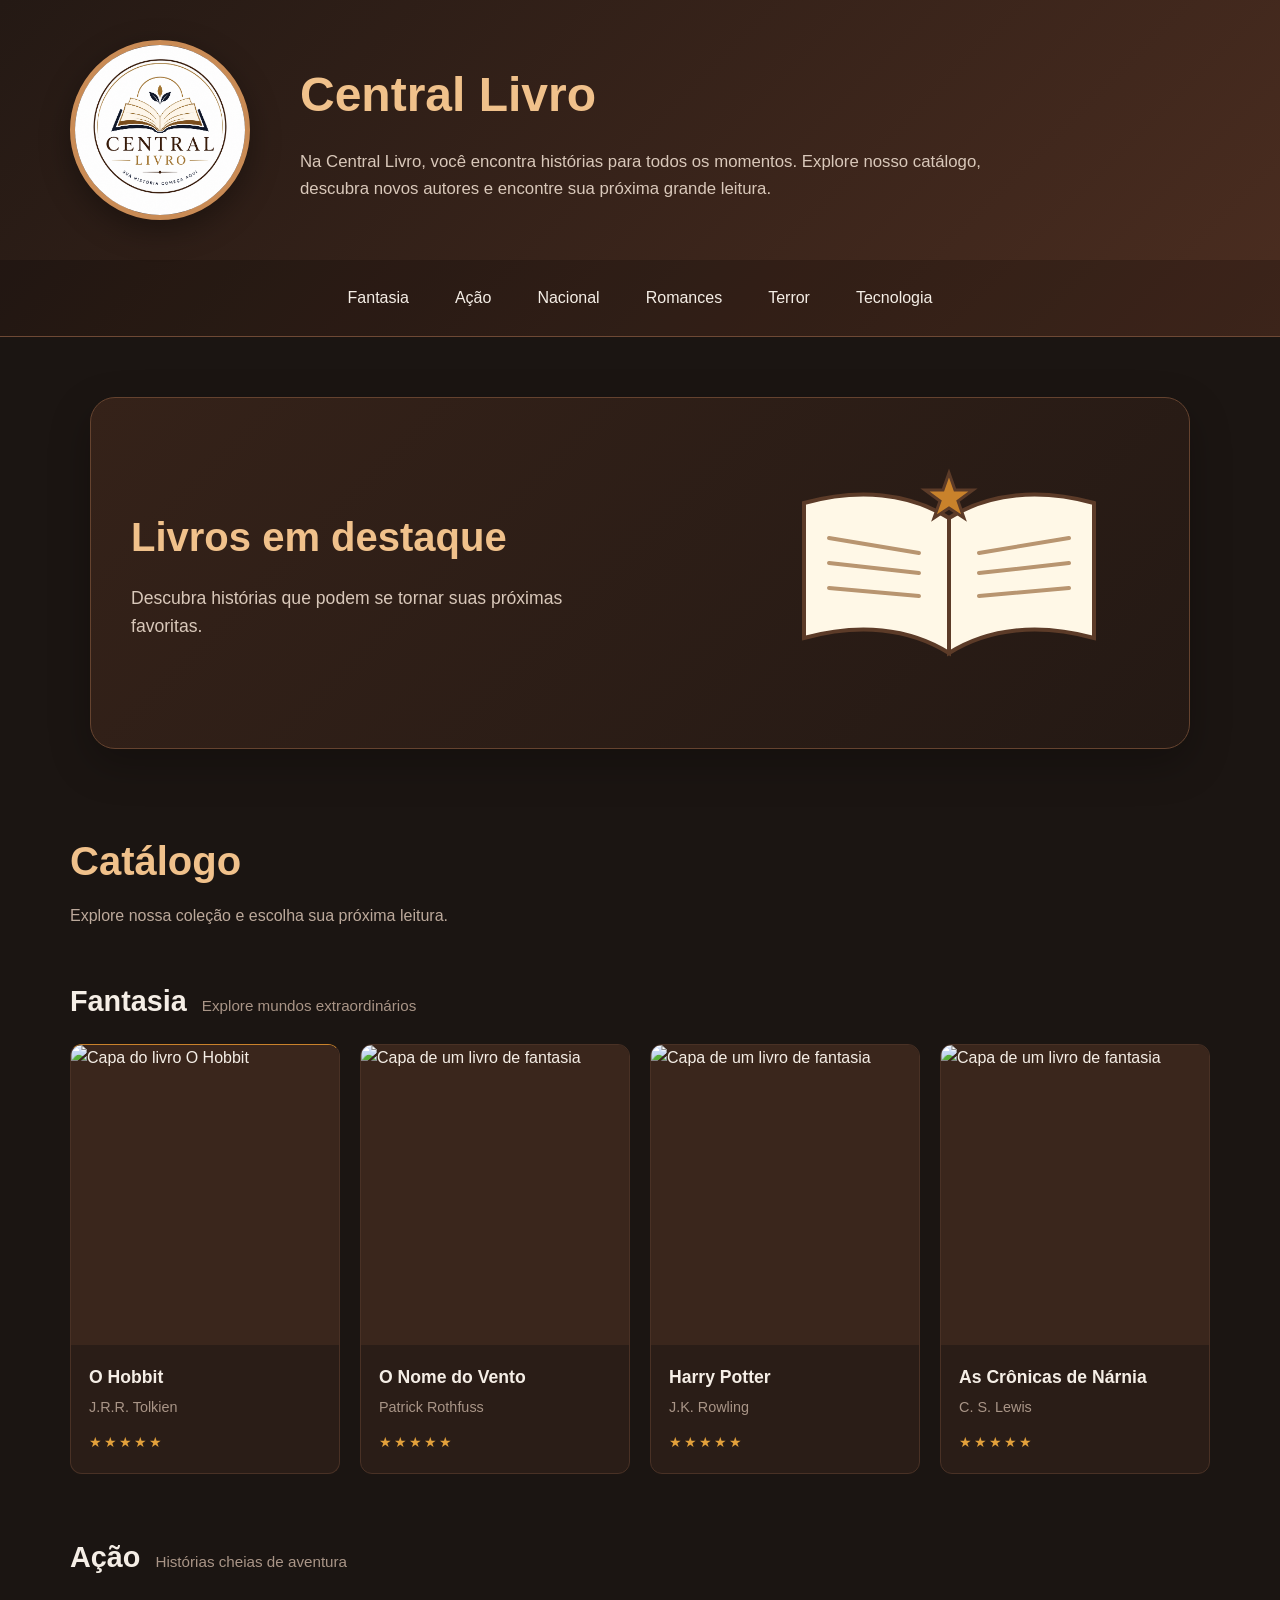
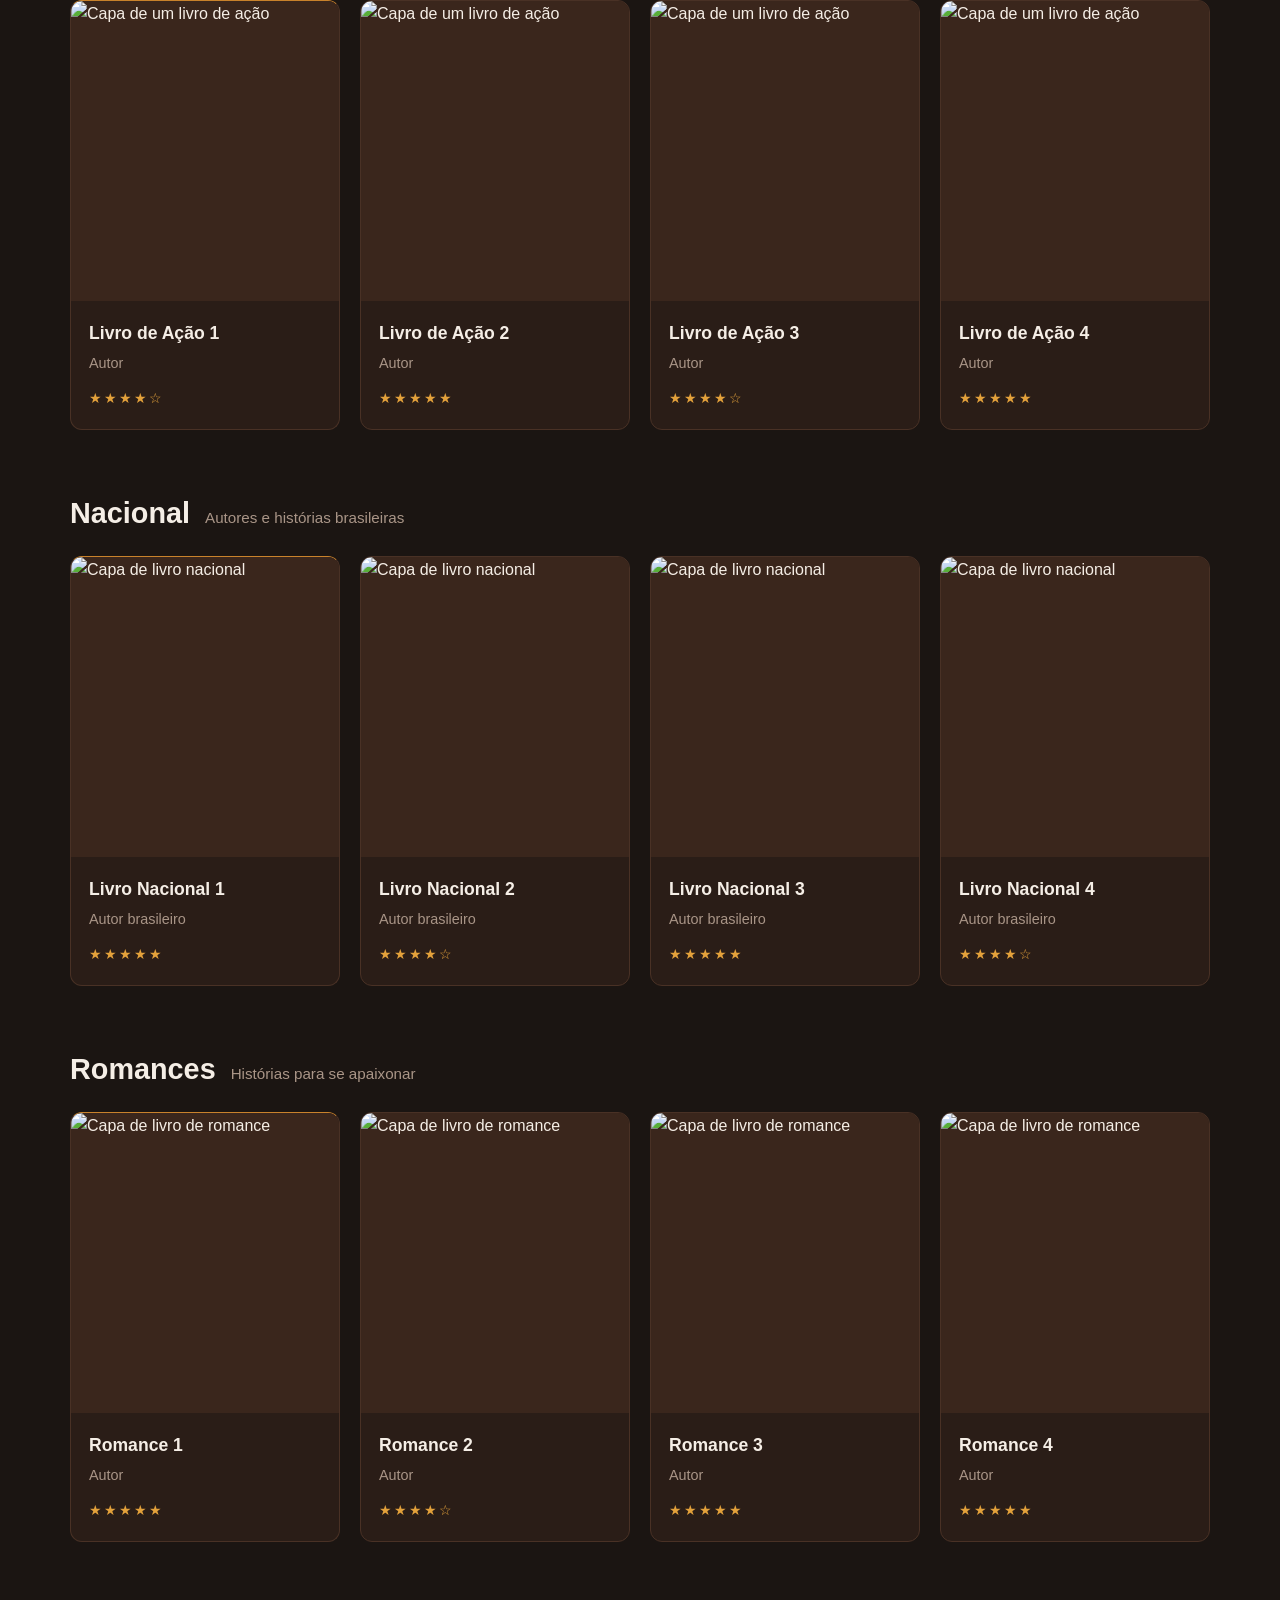
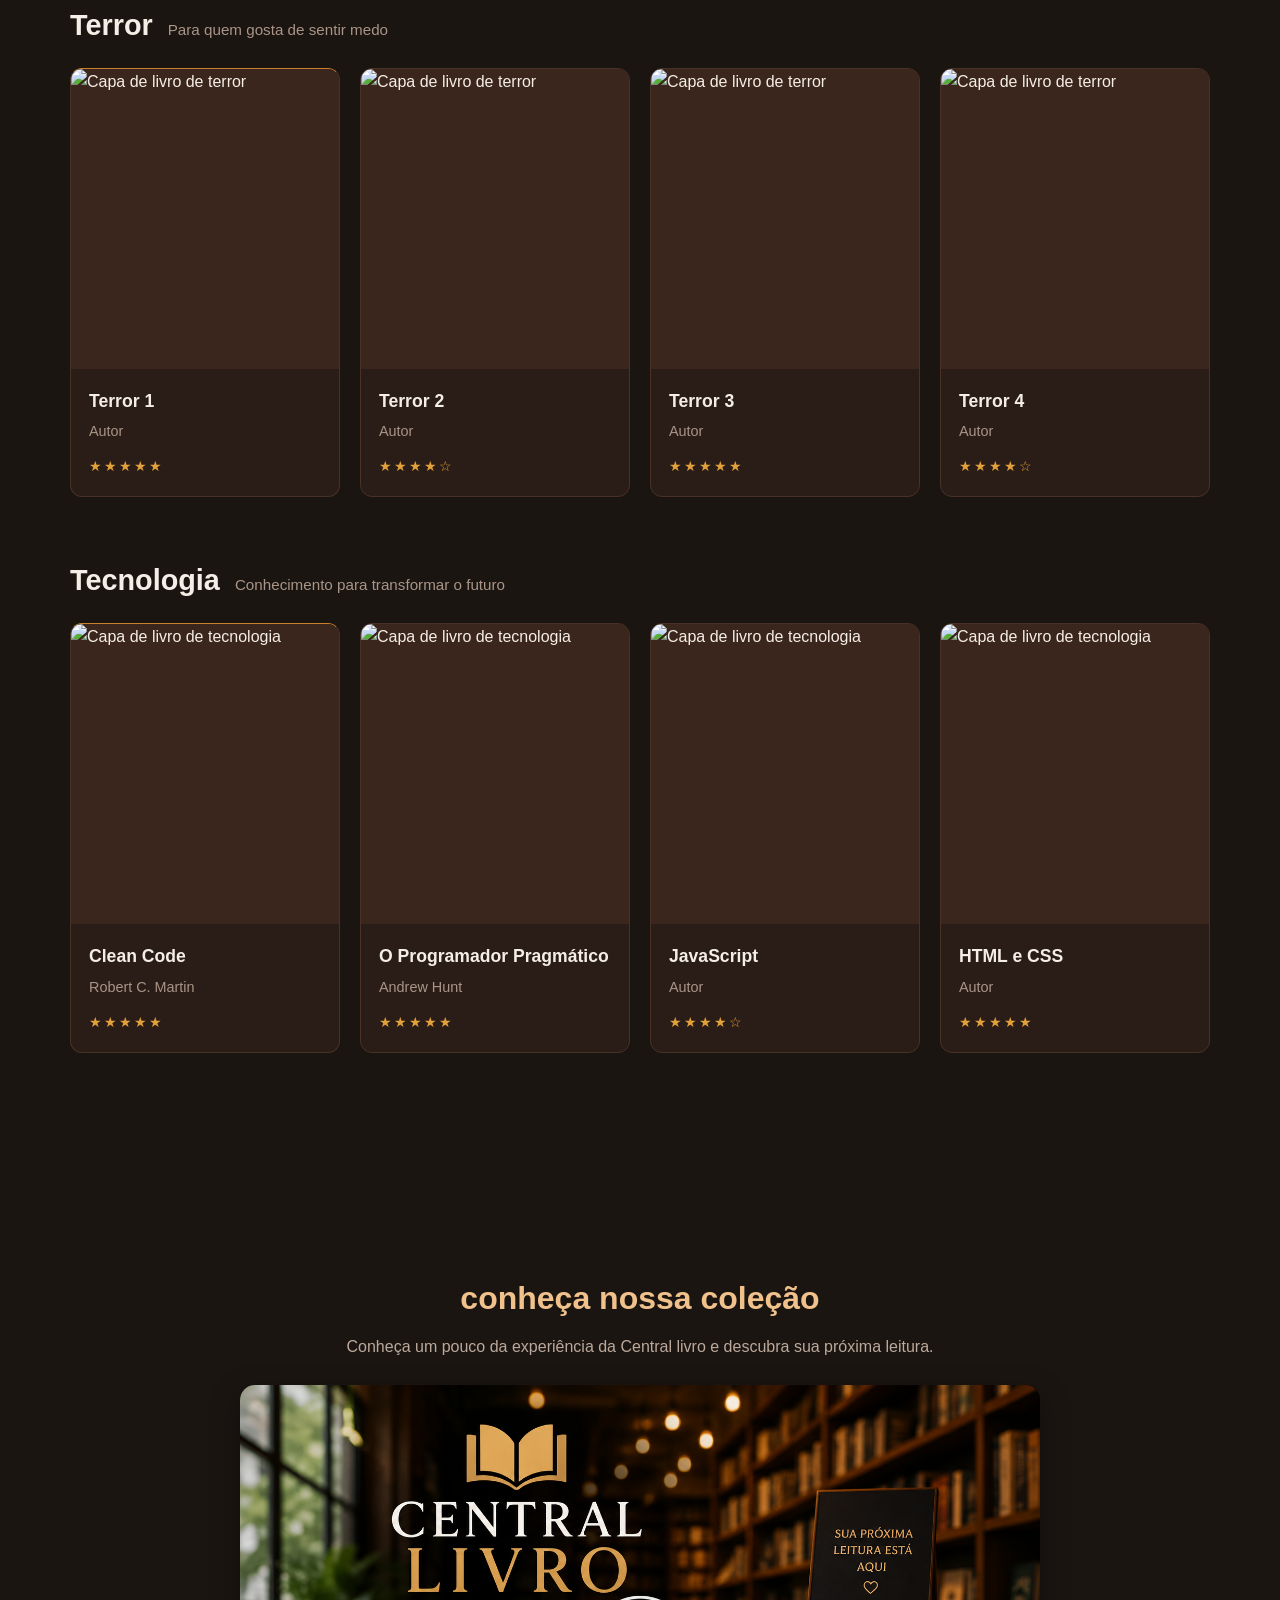
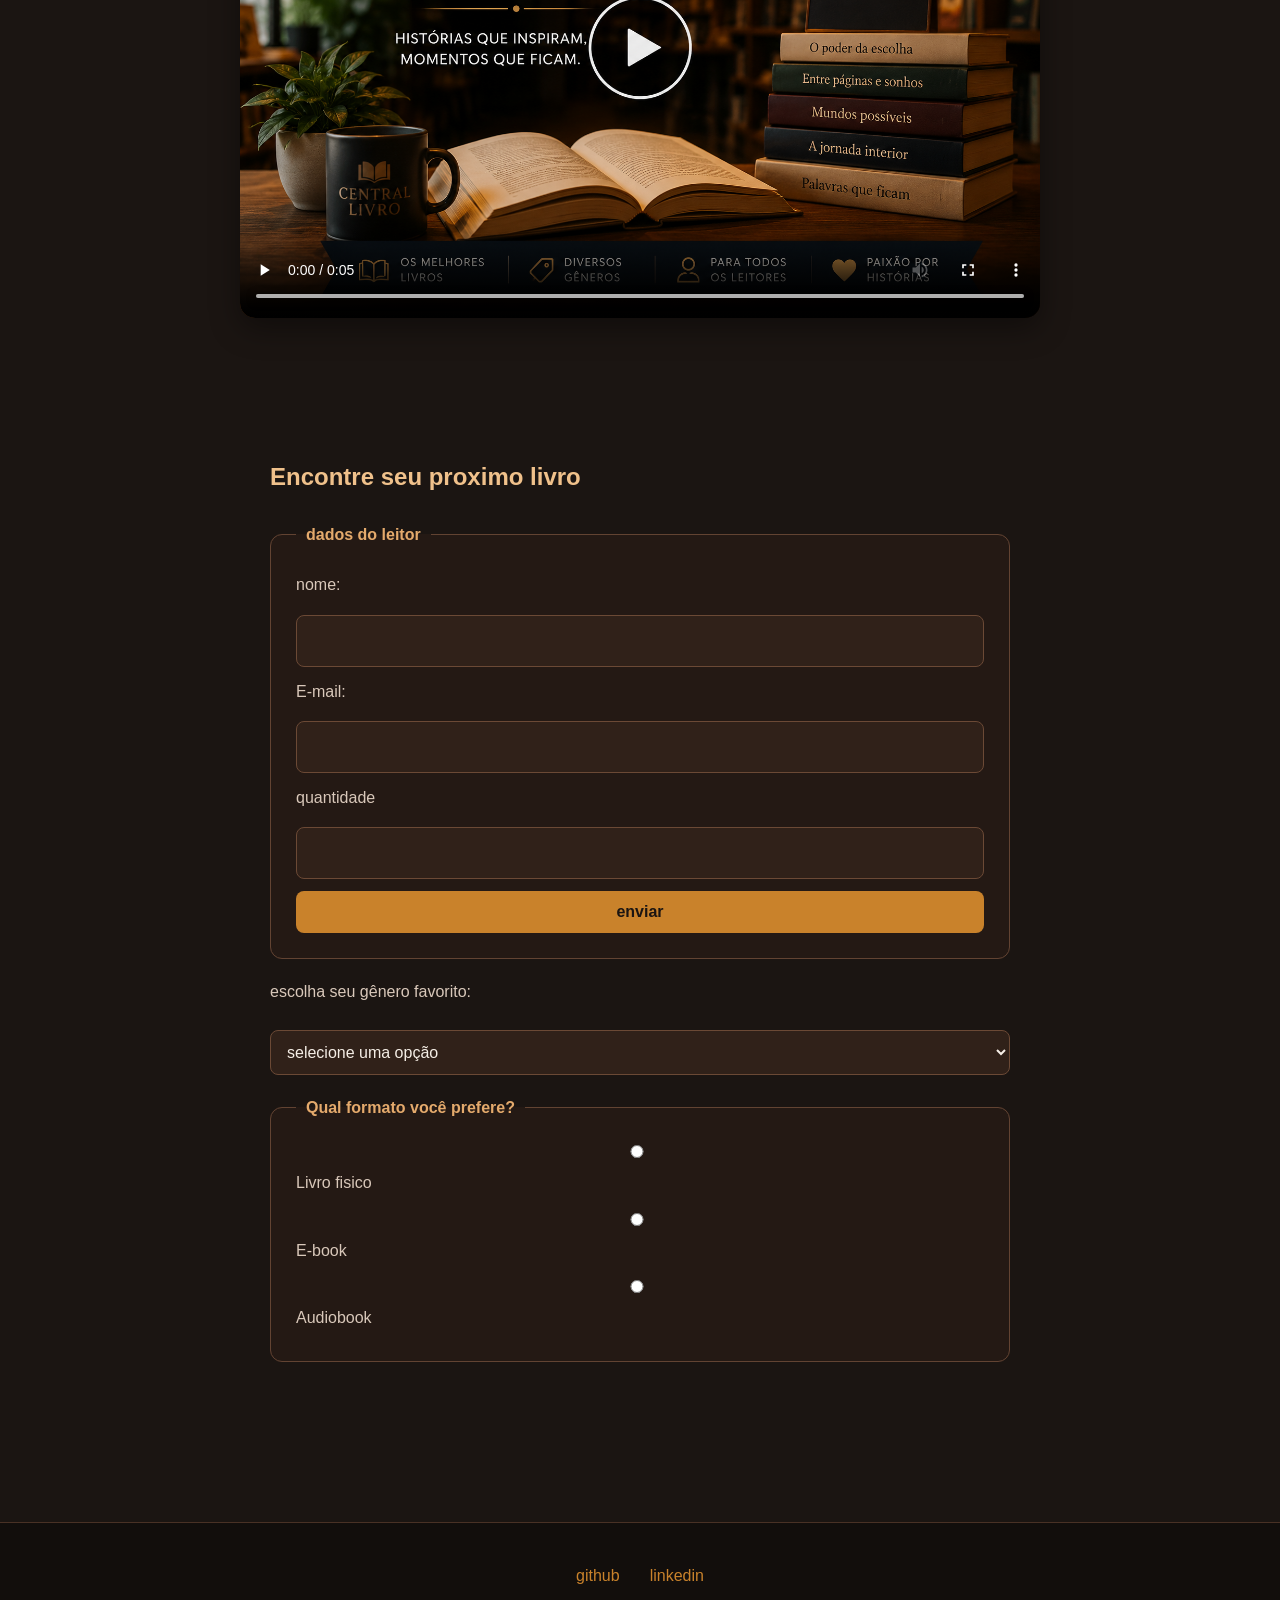
==== commit 9a559c78: "feat: flexbox e grid" ====
--- a/index.html
+++ b/index.html
@@ -494,7 +494,7 @@
             
         </section>
 
-        <section>
+        <section class="formulario-container">
             <h2>Encontre seu proximo livro</h2>
 
             <form>
--- a/css/style.css
+++ b/css/style.css
@@ -22,8 +22,57 @@
 }
 
 body {
+    min-height: 100vh;
     font-family: Arial, Helvetica, sans-serif;
-    background-color: #1b1512;
-    color: #f5eee6;
+    background-color: var(--cor-fundo);
+    color: var(--cor-texto);
     line-height: 1.6;
 }
+
+:root {
+    /* Cores da identidade visual da Central Livro */
+    --cor-fundo: #1b1512;
+    --cor-fundo-escuro: #120e0c;
+    --cor-superficie: #241914;
+    --cor-card: #2a1d17;
+    --cor-borda: #493125;
+    --cor-borda-clara: #6e4935;
+    --cor-texto: #f5eee6;
+    --cor-texto-suave: #d9c8ba;
+    --cor-texto-secundario: #a99587;
+    --cor-destaque: #f0c18b;
+    --cor-acento: #c9822b;
+    --cor-acento-hover: #e0a04e;
+
+    --largura-conteudo: 1200px;
+    --raio-card: 12px;
+    --raio-secao: 25px;
+    --sombra-card: 0 15px 30px rgba(0, 0, 0, 0.4);
+    --transicao-padrao: 0.3s ease;
+}
+
+/* ==================================================
+   2. ESTRUTURA GERAL DA PÁGINA — CSS GRID
+   ================================================== */
+
+body {
+    display: grid;
+    grid-template-areas:
+        "cabecalho"
+        "conteudo"
+        "rodape";
+    grid-template-rows: auto 1fr auto;
+}
+
+.cabecalho {
+    grid-area: cabecalho;
+}
+
+main {
+    grid-area: conteudo;
+    min-width: 0;
+}
+
+footer {
+    grid-area: rodape;
+}
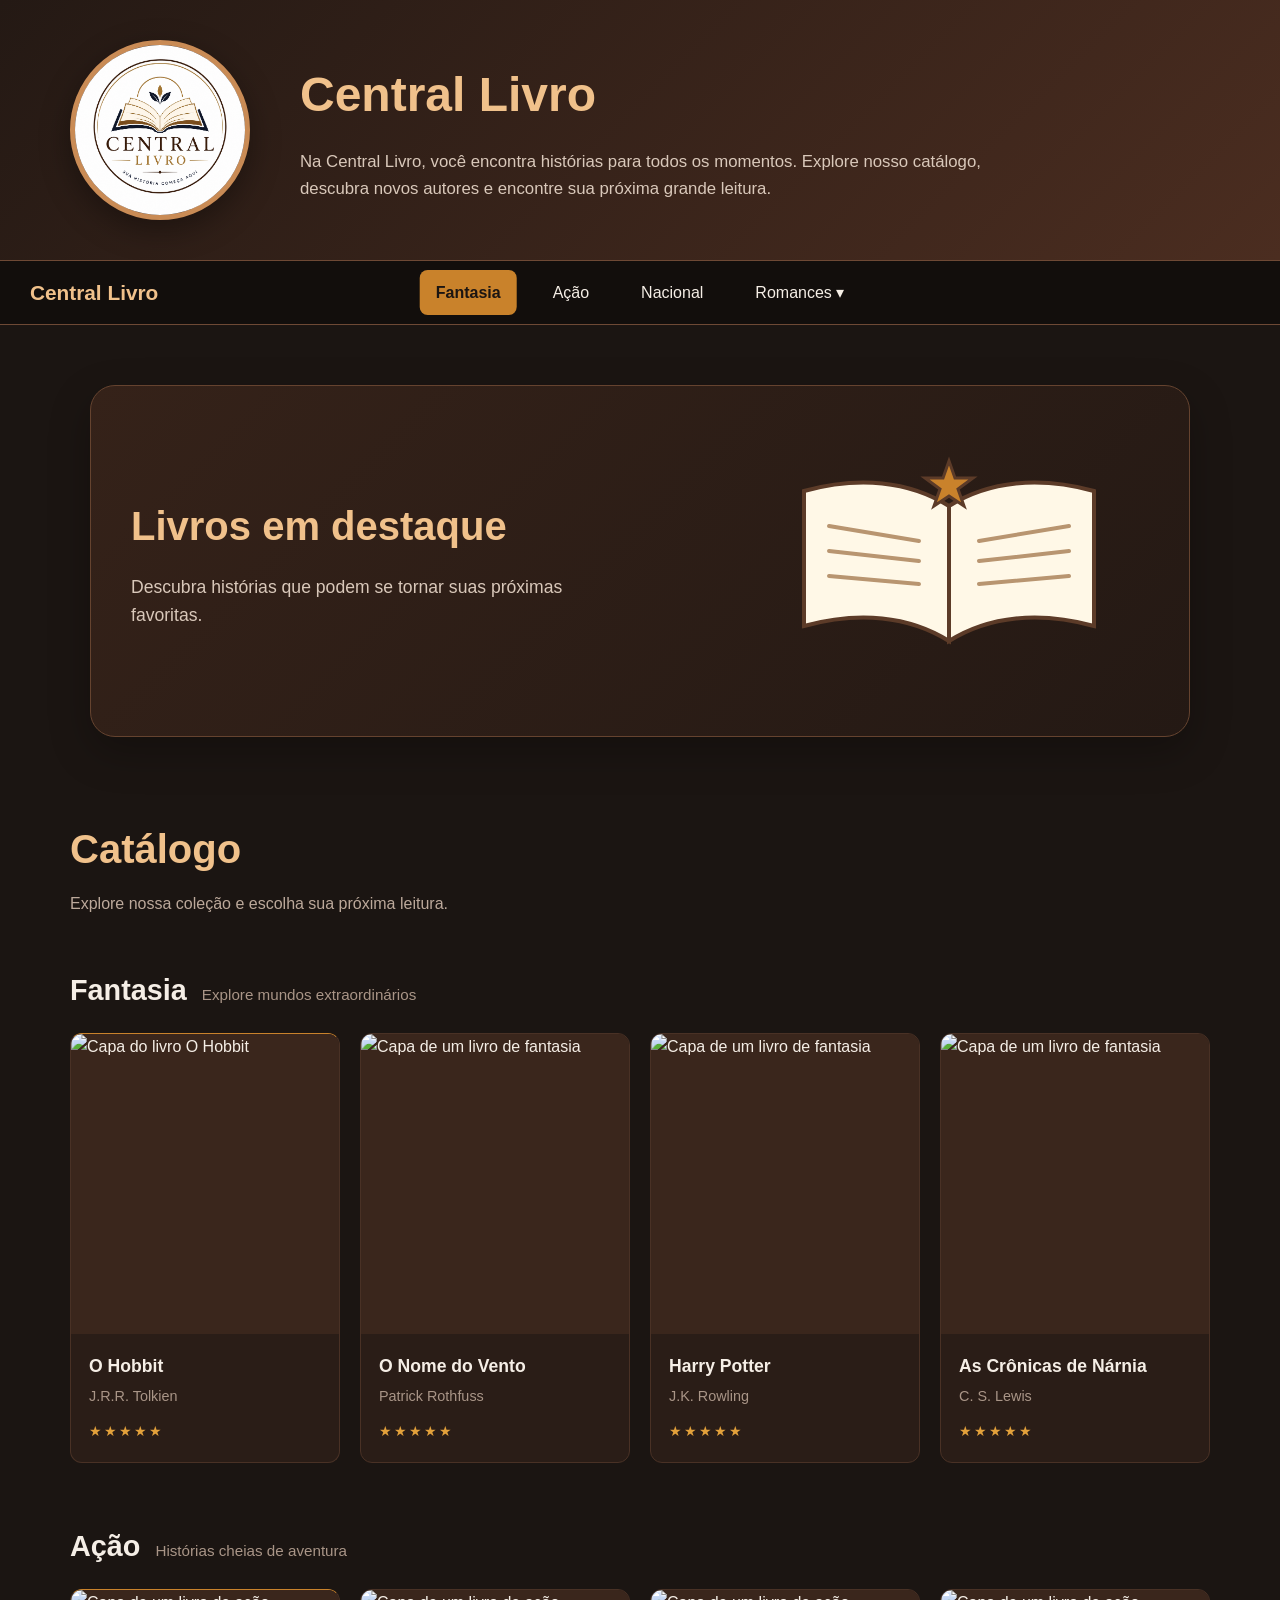
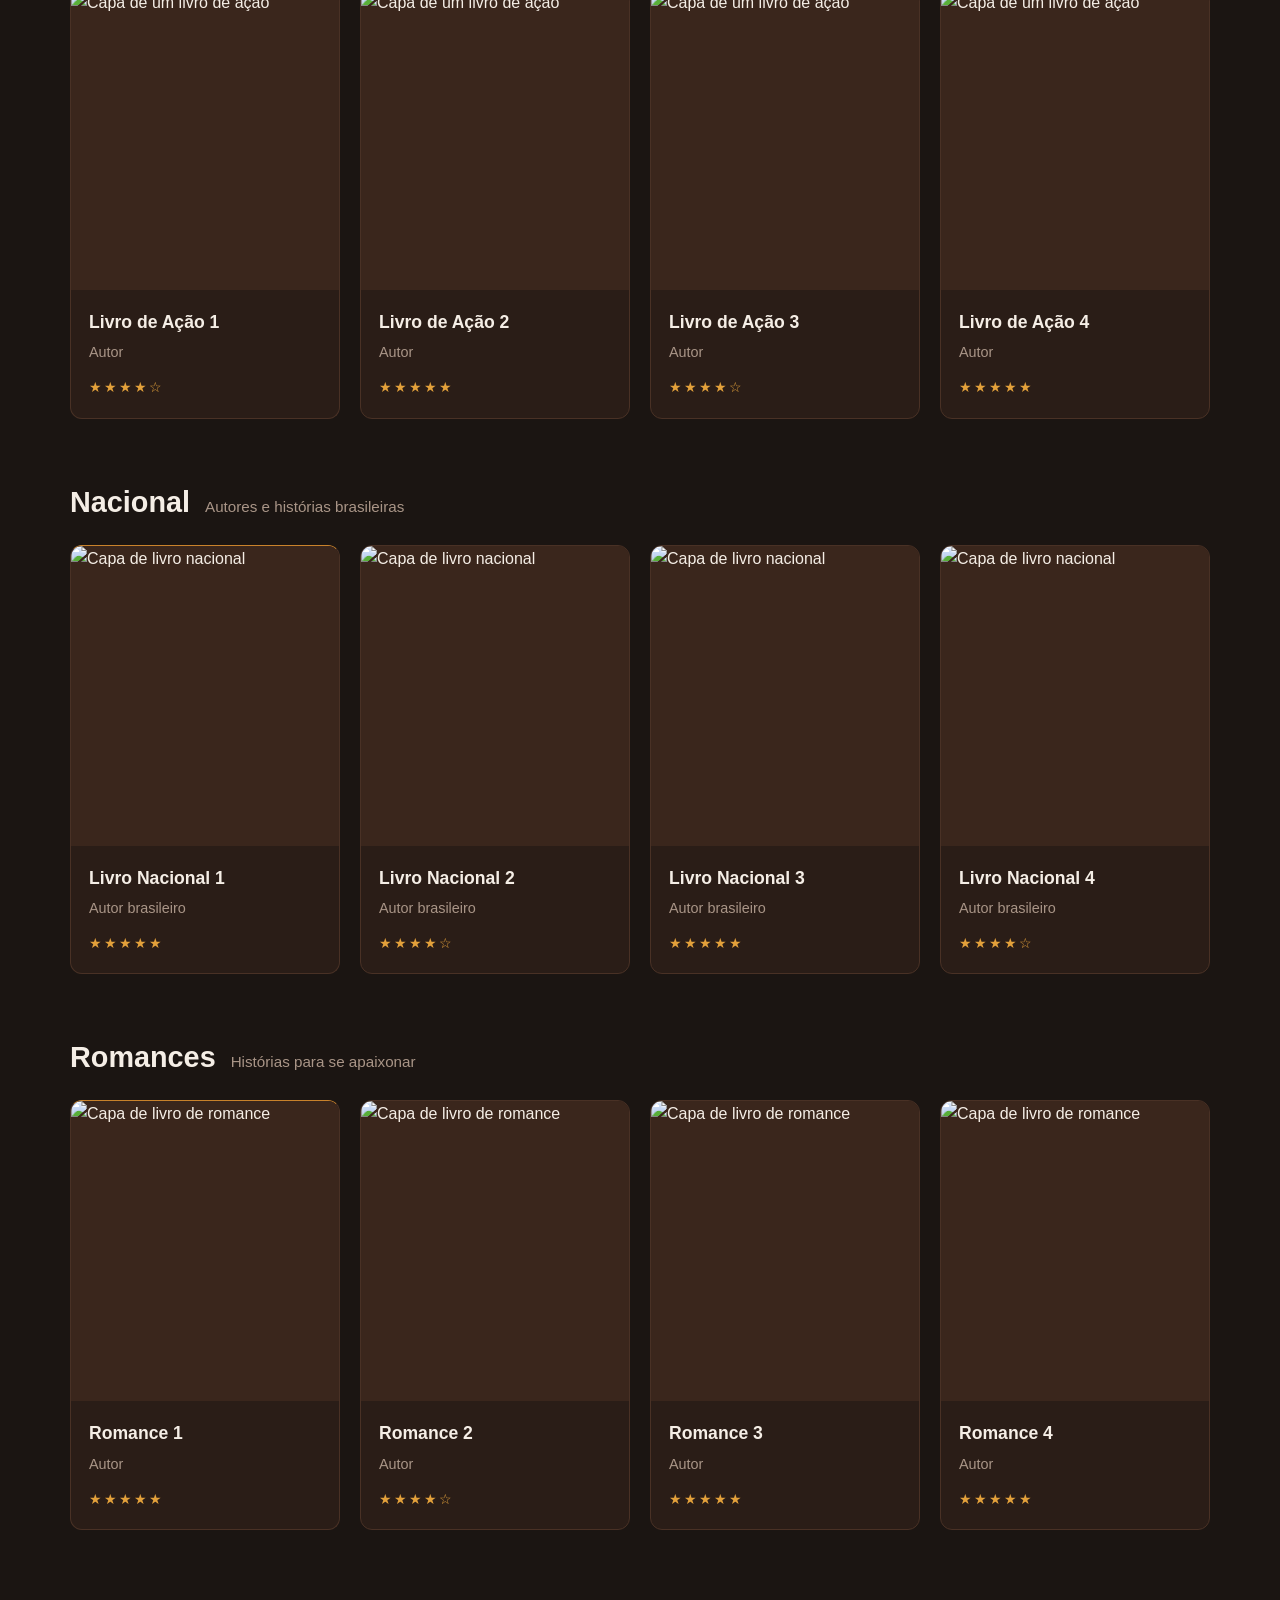
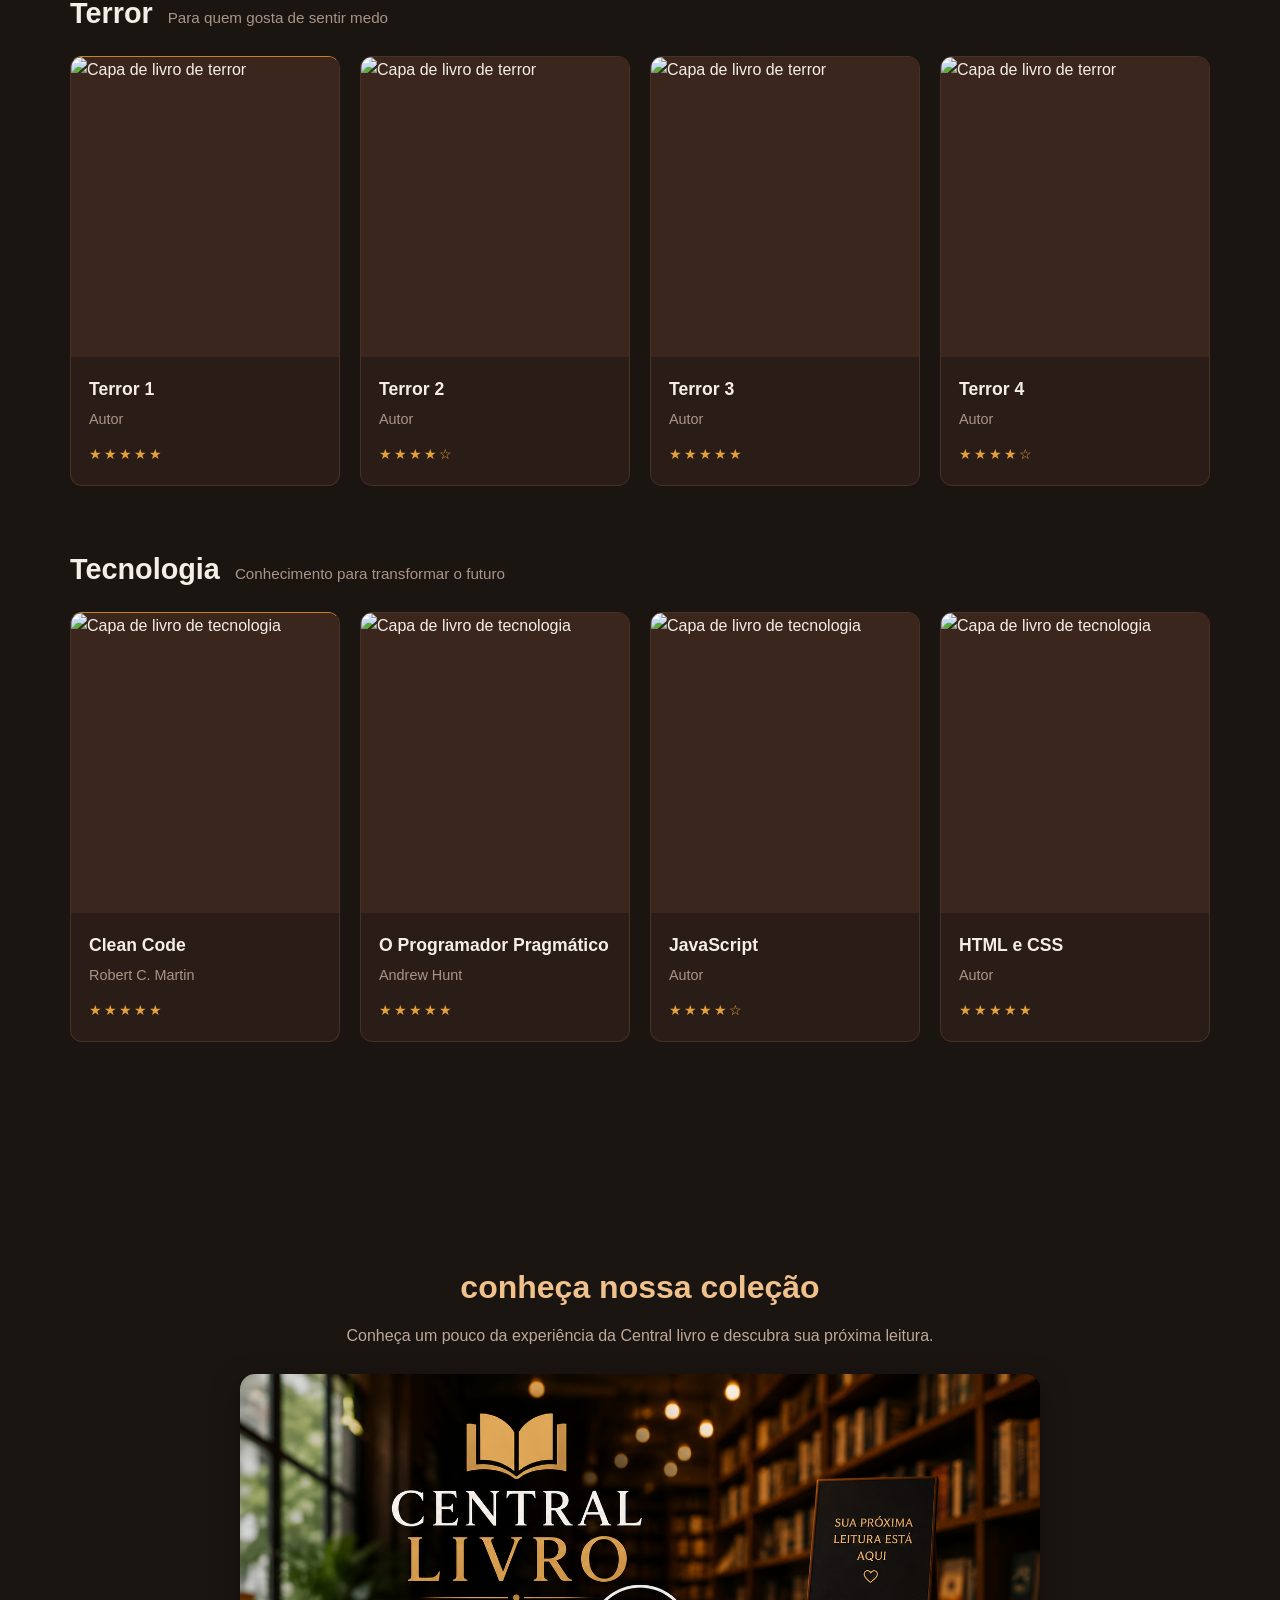
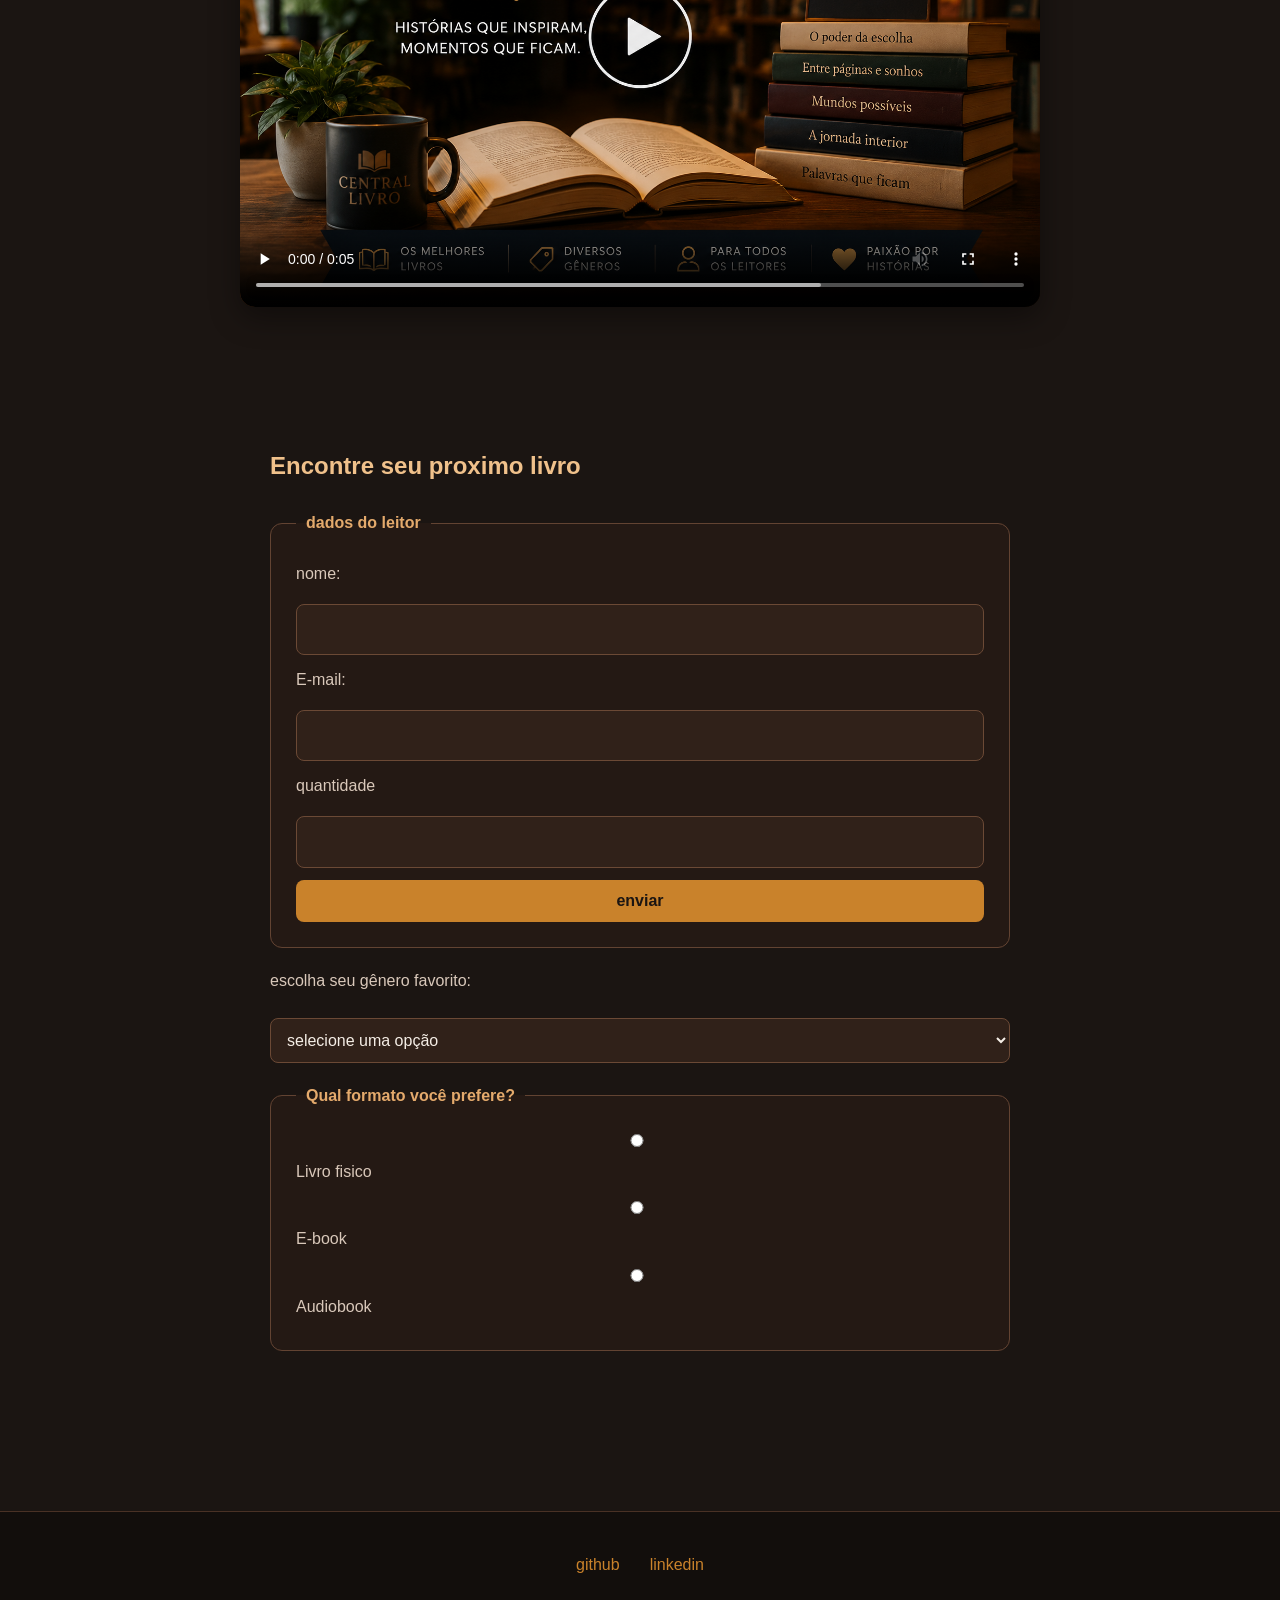
==== commit f7ad0ea1: "feat: adicionando menu de navegacao" ====
--- a/index.html
+++ b/index.html
@@ -7,10 +7,10 @@
     <link rel="shortcut icon" href="imagens/logo1.ico" type="image/x-icon">
     <title>central livro - livraria</title>
     <link rel="stylesheet" href="css/style.css">
-    <script src="javaScript/script.js"></script>
+    <script src="javaScript/script.js" defer></script>
 </head>
 <body>
-    <header class="cabecalho">
+    <header class="cabecalho" id="inicio">
 
         <div class="cabecalho-topo">
 
@@ -32,22 +32,75 @@
             </div>
 
         </div>
-
-        <nav class="menu-navegacao" aria-label="Categorias de livros">
-
-            <a href="#fantasia">Fantasia</a>
-            <a href="#acao">Ação</a>
-            <a href="#nacional">Nacional</a>
-            <a href="#romances">Romances</a>
-            <a href="#terror">Terror</a>
-            <a href="#tecnologia">Tecnologia</a>
-
-        </nav>
-
+        
     </header>
 
-
-    <main>
+    <!-- Barra principal de navegação -->
+    <nav class="menu-navegacao" aria-label="Categorias de livros">
+
+        <!-- barra principal de navegação-->
+        <a href="#inicio" class="marca-navegacao">Central Livro</a>
+
+        <!--botão hamburguer para telas estreitas-->
+        <button 
+            class="menu-hamburguer"
+            type="button"
+            aria-label="Abrir menu de navegação"
+            aria-expanded="false"
+            aria-controls="lista-navegacao"
+        >
+            <span></span>
+            <span></span>
+            <span></span>
+        </button>
+
+        <!-- Links de navegação -->
+        <ul class="lista-navegacao" id="lista-navegacao">
+
+            <li>
+                <a href="#fantasia" class="ativo">Fantasia</a>
+            </li>
+
+            <li>
+                <a href="#acao">Ação</a>
+            </li>
+
+            <li>
+                <a href="#nacional">Nacional</a>
+            </li>
+
+            <li class="item-dropdown">
+
+                <a href="#romances" class="link-dropdown">
+                    Romances
+                    <span aria-hidden="true">▾</span>
+                </a>
+
+                <!-- Submenu -->
+                <ul class="submenu">
+
+                    <li>
+                        <a href="#romances">Todos os romances</a>
+                    </li>
+
+                    <li>
+                        <a href="#terror">Suspense e terror</a>
+                    </li>
+
+                    <li>
+                        <a href="#tecnologia">Livros de tecnologia</a>
+                    </li>
+
+                </ul>
+
+            </li>
+
+        </ul>
+
+    </nav>
+
+
+   <main>
         <section class="livros-destaque">
             <div class="destaque-conteudo">
 
@@ -59,392 +112,392 @@
                     </p>
                 </div>
 
-                 <svg 
-            class="ilustracao-livro"
-            viewBox="0 0 400 250"
-            role="img"
-            aria-labelledby="titulo-svg descricao-svg">
-
-            <title id="titulo-svg">Livro aberto</title>
-
-            <desc id="descricao-svg">
-                Ilustração de um livro aberto representando a coleção da Central Livro.
-            </desc>
-
-            <!-- Página esquerda -->
-            <path
-                class="pagina pagina-esquerda"
-                d="M200 70
-                   C160 45, 110 40, 55 55
-                   L55 190
-                   C110 175, 160 180, 200 205
-                   Z"
-            />
-
-            <!-- Página direita -->
-            <path
-                class="pagina pagina-direita"
-                d="M200 70
-                   C240 45, 290 40, 345 55
-                   L345 190
-                   C290 175, 240 180, 200 205
-                   Z"
-            />
-
-            <!-- Linha central do livro -->
-            <line
-                class="linha-central"
-                x1="200"
-                y1="70"
-                x2="200"
-                y2="205"
-            />
-
-            <!-- Linhas da página esquerda -->
-            <line class="linha-texto" x1="80" y1="90" x2="170" y2="105" />
-            <line class="linha-texto" x1="80" y1="115" x2="170" y2="125" />
-            <line class="linha-texto" x1="80" y1="140" x2="170" y2="148" />
-
-            <!-- Linhas da página direita -->
-            <line class="linha-texto" x1="230" y1="105" x2="320" y2="90" />
-            <line class="linha-texto" x1="230" y1="125" x2="320" y2="115" />
-            <line class="linha-texto" x1="230" y1="148" x2="320" y2="140" />
-
-            <!-- Estrela decorativa -->
-            <path
-                class="estrela"
-                d="M200 25
-                   L206 42
-                   L224 42
-                   L209 53
-                   L215 70
-                   L200 60
-                   L185 70
-                   L191 53
-                   L176 42
-                   L194 42
-                   Z"
-            />
-
-        </svg>
+                <svg 
+                    class="ilustracao-livro"
+                    viewBox="0 0 400 250"
+                    role="img"
+                    aria-labelledby="titulo-svg descricao-svg">
+
+                    <title id="titulo-svg">Livro aberto</title>
+
+                    <desc id="descricao-svg">
+                        Ilustração de um livro aberto representando a coleção da Central Livro.
+                    </desc>
+
+                    <!-- Página esquerda -->
+                    <path
+                        class="pagina pagina-esquerda"
+                        d="M200 70
+                        C160 45, 110 40, 55 55
+                        L55 190
+                        C110 175, 160 180, 200 205
+                        Z"
+                    />
+
+                    <!-- Página direita -->
+                    <path
+                        class="pagina pagina-direita"
+                        d="M200 70
+                        C240 45, 290 40, 345 55
+                        L345 190
+                        C290 175, 240 180, 200 205
+                        Z"
+                    />
+
+                    <!-- Linha central do livro -->
+                    <line
+                        class="linha-central"
+                        x1="200"
+                        y1="70"
+                        x2="200"
+                        y2="205"
+                    />
+
+                    <!-- Linhas da página esquerda -->
+                    <line class="linha-texto" x1="80" y1="90" x2="170" y2="105" />
+                    <line class="linha-texto" x1="80" y1="115" x2="170" y2="125" />
+                    <line class="linha-texto" x1="80" y1="140" x2="170" y2="148" />
+
+                    <!-- Linhas da página direita -->
+                    <line class="linha-texto" x1="230" y1="105" x2="320" y2="90" />
+                    <line class="linha-texto" x1="230" y1="125" x2="320" y2="115" />
+                    <line class="linha-texto" x1="230" y1="148" x2="320" y2="140" />
+
+                    <!-- Estrela decorativa -->
+                    <path
+                        class="estrela"
+                        d="M200 25
+                        L206 42
+                        L224 42
+                        L209 53
+                        L215 70
+                        L200 60
+                        L185 70
+                        L191 53
+                        L176 42
+                        L194 42
+                        Z"
+                    />
+
+                </svg>
             </div>
         </section>
 
         <section class="catalogo" id="catalogo">
 
-    <div class="titulo-catalogo">
-        <h2>Catálogo</h2>
-
-        <p>
-            Explore nossa coleção e escolha sua próxima leitura.
-        </p>
-    </div>
-
-
-    <!-- FANTASIA -->
-    <section class="categoria" id="fantasia">
-
-        <div class="categoria-cabecalho">
-            <h3>Fantasia</h3>
-            <span>Explore mundos extraordinários</span>
-        </div>
-
-        <div class="livros-grid">
-
-            <article class="livro-card">
-                <img src="imagens/livro-fantasia-1.jpg" alt="Capa do livro O Hobbit">
-                <div class="livro-info">
-                    <h4>O Hobbit</h4>
-                    <p>J.R.R. Tolkien</p>
-                    <span class="avaliacao">★★★★★</span>
-                </div>
-            </article>
-
-            <article class="livro-card">
-                <img src="imagens/livro-fantasia-2.jpg" alt="Capa de um livro de fantasia">
-                <div class="livro-info">
-                    <h4>O Nome do Vento</h4>
-                    <p>Patrick Rothfuss</p>
-                    <span class="avaliacao">★★★★★</span>
-                </div>
-            </article>
-
-            <article class="livro-card">
-                <img src="imagens/livro-fantasia-3.jpg" alt="Capa de um livro de fantasia">
-                <div class="livro-info">
-                    <h4>Harry Potter</h4>
-                    <p>J.K. Rowling</p>
-                    <span class="avaliacao">★★★★★</span>
-                </div>
-            </article>
-
-            <article class="livro-card">
-                <img src="imagens/livro-fantasia-4.jpg" alt="Capa de um livro de fantasia">
-                <div class="livro-info">
-                    <h4>As Crônicas de Nárnia</h4>
-                    <p>C. S. Lewis</p>
-                    <span class="avaliacao">★★★★★</span>
-                </div>
-            </article>
-
-        </div>
-
-    </section>
-
-
-    <!-- AÇÃO -->
-    <section class="categoria" id="acao">
-
-        <div class="categoria-cabecalho">
-            <h3>Ação</h3>
-            <span>Histórias cheias de aventura</span>
-        </div>
-
-        <div class="livros-grid">
-
-            <article class="livro-card">
-                <img src="imagens/livro-acao-1.jpg" alt="Capa de um livro de ação">
-                <div class="livro-info">
-                    <h4>Livro de Ação 1</h4>
-                    <p>Autor</p>
-                    <span class="avaliacao">★★★★☆</span>
-                </div>
-            </article>
-
-            <article class="livro-card">
-                <img src="imagens/livro-acao-2.jpg" alt="Capa de um livro de ação">
-                <div class="livro-info">
-                    <h4>Livro de Ação 2</h4>
-                    <p>Autor</p>
-                    <span class="avaliacao">★★★★★</span>
-                </div>
-            </article>
-
-            <article class="livro-card">
-                <img src="imagens/livro-acao-3.jpg" alt="Capa de um livro de ação">
-                <div class="livro-info">
-                    <h4>Livro de Ação 3</h4>
-                    <p>Autor</p>
-                    <span class="avaliacao">★★★★☆</span>
-                </div>
-            </article>
-
-            <article class="livro-card">
-                <img src="imagens/livro-acao-4.jpg" alt="Capa de um livro de ação">
-                <div class="livro-info">
-                    <h4>Livro de Ação 4</h4>
-                    <p>Autor</p>
-                    <span class="avaliacao">★★★★★</span>
-                </div>
-            </article>
-
-        </div>
-
-    </section>
-
-
-    <!-- NACIONAL -->
-    <section class="categoria" id="nacional">
-
-        <div class="categoria-cabecalho">
-            <h3>Nacional</h3>
-            <span>Autores e histórias brasileiras</span>
-        </div>
-
-        <div class="livros-grid">
-
-            <article class="livro-card">
-                <img src="imagens/livro-nacional-1.jpg" alt="Capa de livro nacional">
-                <div class="livro-info">
-                    <h4>Livro Nacional 1</h4>
-                    <p>Autor brasileiro</p>
-                    <span class="avaliacao">★★★★★</span>
-                </div>
-            </article>
-
-            <article class="livro-card">
-                <img src="imagens/livro-nacional-2.jpg" alt="Capa de livro nacional">
-                <div class="livro-info">
-                    <h4>Livro Nacional 2</h4>
-                    <p>Autor brasileiro</p>
-                    <span class="avaliacao">★★★★☆</span>
-                </div>
-            </article>
-
-            <article class="livro-card">
-                <img src="imagens/livro-nacional-3.jpg" alt="Capa de livro nacional">
-                <div class="livro-info">
-                    <h4>Livro Nacional 3</h4>
-                    <p>Autor brasileiro</p>
-                    <span class="avaliacao">★★★★★</span>
-                </div>
-            </article>
-
-            <article class="livro-card">
-                <img src="imagens/livro-nacional-4.jpg" alt="Capa de livro nacional">
-                <div class="livro-info">
-                    <h4>Livro Nacional 4</h4>
-                    <p>Autor brasileiro</p>
-                    <span class="avaliacao">★★★★☆</span>
-                </div>
-            </article>
-
-        </div>
-
-    </section>
-
-
-    <!-- ROMANCES -->
-    <section class="categoria" id="romances">
-
-        <div class="categoria-cabecalho">
-            <h3>Romances</h3>
-            <span>Histórias para se apaixonar</span>
-        </div>
-
-        <div class="livros-grid">
-
-            <article class="livro-card">
-                <img src="imagens/livro-romance-1.jpg" alt="Capa de livro de romance">
-                <div class="livro-info">
-                    <h4>Romance 1</h4>
-                    <p>Autor</p>
-                    <span class="avaliacao">★★★★★</span>
-                </div>
-            </article>
-
-            <article class="livro-card">
-                <img src="imagens/livro-romance-2.jpg" alt="Capa de livro de romance">
-                <div class="livro-info">
-                    <h4>Romance 2</h4>
-                    <p>Autor</p>
-                    <span class="avaliacao">★★★★☆</span>
-                </div>
-            </article>
-
-            <article class="livro-card">
-                <img src="imagens/livro-romance-3.jpg" alt="Capa de livro de romance">
-                <div class="livro-info">
-                    <h4>Romance 3</h4>
-                    <p>Autor</p>
-                    <span class="avaliacao">★★★★★</span>
-                </div>
-            </article>
-
-            <article class="livro-card">
-                <img src="imagens/livro-romance-4.jpg" alt="Capa de livro de romance">
-                <div class="livro-info">
-                    <h4>Romance 4</h4>
-                    <p>Autor</p>
-                    <span class="avaliacao">★★★★★</span>
-                </div>
-            </article>
-
+            <div class="titulo-catalogo">
+                <h2>Catálogo</h2>
+
+                <p>
+                    Explore nossa coleção e escolha sua próxima leitura.
+                </p>
             </div>
 
-        </section>
-
-
-        <!-- TERROR -->
-        <section class="categoria" id="terror">
-
-            <div class="categoria-cabecalho">
-                <h3>Terror</h3>
-                <span>Para quem gosta de sentir medo</span>
-            </div>
-
-            <div class="livros-grid">
-
-                <article class="livro-card">
-                    <img src="imagens/livro-terror-1.jpg" alt="Capa de livro de terror">
-                    <div class="livro-info">
-                        <h4>Terror 1</h4>
-                        <p>Autor</p>
-                        <span class="avaliacao">★★★★★</span>
+
+            <!-- FANTASIA -->
+            <section class="categoria" id="fantasia">
+
+                <div class="categoria-cabecalho">
+                    <h3>Fantasia</h3>
+                    <span>Explore mundos extraordinários</span>
+                </div>
+
+                <div class="livros-grid">
+
+                    <article class="livro-card">
+                        <img src="imagens/livro-fantasia-1.jpg" alt="Capa do livro O Hobbit">
+                        <div class="livro-info">
+                            <h4>O Hobbit</h4>
+                            <p>J.R.R. Tolkien</p>
+                            <span class="avaliacao">★★★★★</span>
+                        </div>
+                    </article>
+
+                    <article class="livro-card">
+                        <img src="imagens/livro-fantasia-2.jpg" alt="Capa de um livro de fantasia">
+                        <div class="livro-info">
+                            <h4>O Nome do Vento</h4>
+                            <p>Patrick Rothfuss</p>
+                            <span class="avaliacao">★★★★★</span>
+                        </div>
+                    </article>
+
+                    <article class="livro-card">
+                        <img src="imagens/livro-fantasia-3.jpg" alt="Capa de um livro de fantasia">
+                        <div class="livro-info">
+                            <h4>Harry Potter</h4>
+                            <p>J.K. Rowling</p>
+                            <span class="avaliacao">★★★★★</span>
+                        </div>
+                    </article>
+
+                    <article class="livro-card">
+                        <img src="imagens/livro-fantasia-4.jpg" alt="Capa de um livro de fantasia">
+                        <div class="livro-info">
+                            <h4>As Crônicas de Nárnia</h4>
+                            <p>C. S. Lewis</p>
+                            <span class="avaliacao">★★★★★</span>
+                        </div>
+                    </article>
+
+                </div>
+
+            </section>
+
+
+            <!-- AÇÃO -->
+            <section class="categoria" id="acao">
+
+                <div class="categoria-cabecalho">
+                    <h3>Ação</h3>
+                    <span>Histórias cheias de aventura</span>
+                </div>
+
+                <div class="livros-grid">
+
+                    <article class="livro-card">
+                        <img src="imagens/livro-acao-1.jpg" alt="Capa de um livro de ação">
+                        <div class="livro-info">
+                            <h4>Livro de Ação 1</h4>
+                            <p>Autor</p>
+                            <span class="avaliacao">★★★★☆</span>
+                        </div>
+                    </article>
+
+                    <article class="livro-card">
+                        <img src="imagens/livro-acao-2.jpg" alt="Capa de um livro de ação">
+                        <div class="livro-info">
+                            <h4>Livro de Ação 2</h4>
+                            <p>Autor</p>
+                            <span class="avaliacao">★★★★★</span>
+                        </div>
+                    </article>
+
+                    <article class="livro-card">
+                        <img src="imagens/livro-acao-3.jpg" alt="Capa de um livro de ação">
+                        <div class="livro-info">
+                            <h4>Livro de Ação 3</h4>
+                            <p>Autor</p>
+                            <span class="avaliacao">★★★★☆</span>
+                        </div>
+                    </article>
+
+                    <article class="livro-card">
+                        <img src="imagens/livro-acao-4.jpg" alt="Capa de um livro de ação">
+                        <div class="livro-info">
+                            <h4>Livro de Ação 4</h4>
+                            <p>Autor</p>
+                            <span class="avaliacao">★★★★★</span>
+                        </div>
+                    </article>
+
+                </div>
+
+            </section>
+
+
+            <!-- NACIONAL -->
+            <section class="categoria" id="nacional">
+
+                <div class="categoria-cabecalho">
+                    <h3>Nacional</h3>
+                    <span>Autores e histórias brasileiras</span>
+                </div>
+
+                <div class="livros-grid">
+
+                    <article class="livro-card">
+                        <img src="imagens/livro-nacional-1.jpg" alt="Capa de livro nacional">
+                        <div class="livro-info">
+                            <h4>Livro Nacional 1</h4>
+                            <p>Autor brasileiro</p>
+                            <span class="avaliacao">★★★★★</span>
+                        </div>
+                    </article>
+
+                    <article class="livro-card">
+                        <img src="imagens/livro-nacional-2.jpg" alt="Capa de livro nacional">
+                        <div class="livro-info">
+                            <h4>Livro Nacional 2</h4>
+                            <p>Autor brasileiro</p>
+                            <span class="avaliacao">★★★★☆</span>
+                        </div>
+                    </article>
+
+                    <article class="livro-card">
+                        <img src="imagens/livro-nacional-3.jpg" alt="Capa de livro nacional">
+                        <div class="livro-info">
+                            <h4>Livro Nacional 3</h4>
+                            <p>Autor brasileiro</p>
+                            <span class="avaliacao">★★★★★</span>
+                        </div>
+                    </article>
+
+                    <article class="livro-card">
+                        <img src="imagens/livro-nacional-4.jpg" alt="Capa de livro nacional">
+                        <div class="livro-info">
+                            <h4>Livro Nacional 4</h4>
+                            <p>Autor brasileiro</p>
+                            <span class="avaliacao">★★★★☆</span>
+                        </div>
+                    </article>
+
+                </div>
+
+            </section>
+
+
+            <!-- ROMANCES -->
+            <section class="categoria" id="romances">
+
+                <div class="categoria-cabecalho">
+                    <h3>Romances</h3>
+                    <span>Histórias para se apaixonar</span>
+                </div>
+
+                <div class="livros-grid">
+
+                    <article class="livro-card">
+                        <img src="imagens/livro-romance-1.jpg" alt="Capa de livro de romance">
+                        <div class="livro-info">
+                            <h4>Romance 1</h4>
+                            <p>Autor</p>
+                            <span class="avaliacao">★★★★★</span>
+                        </div>
+                    </article>
+
+                    <article class="livro-card">
+                        <img src="imagens/livro-romance-2.jpg" alt="Capa de livro de romance">
+                        <div class="livro-info">
+                            <h4>Romance 2</h4>
+                            <p>Autor</p>
+                            <span class="avaliacao">★★★★☆</span>
+                        </div>
+                    </article>
+
+                    <article class="livro-card">
+                        <img src="imagens/livro-romance-3.jpg" alt="Capa de livro de romance">
+                        <div class="livro-info">
+                            <h4>Romance 3</h4>
+                            <p>Autor</p>
+                            <span class="avaliacao">★★★★★</span>
+                        </div>
+                    </article>
+
+                    <article class="livro-card">
+                        <img src="imagens/livro-romance-4.jpg" alt="Capa de livro de romance">
+                        <div class="livro-info">
+                            <h4>Romance 4</h4>
+                            <p>Autor</p>
+                            <span class="avaliacao">★★★★★</span>
+                        </div>
+                    </article>
+
                     </div>
-                </article>
-
-                <article class="livro-card">
-                    <img src="imagens/livro-terror-2.jpg" alt="Capa de livro de terror">
-                    <div class="livro-info">
-                        <h4>Terror 2</h4>
-                        <p>Autor</p>
-                        <span class="avaliacao">★★★★☆</span>
+
+                </section>
+
+
+                <!-- TERROR -->
+                <section class="categoria" id="terror">
+
+                    <div class="categoria-cabecalho">
+                        <h3>Terror</h3>
+                        <span>Para quem gosta de sentir medo</span>
                     </div>
-                </article>
-
-                <article class="livro-card">
-                    <img src="imagens/livro-terror-3.jpg" alt="Capa de livro de terror">
-                    <div class="livro-info">
-                        <h4>Terror 3</h4>
-                        <p>Autor</p>
-                        <span class="avaliacao">★★★★★</span>
+
+                    <div class="livros-grid">
+
+                        <article class="livro-card">
+                            <img src="imagens/livro-terror-1.jpg" alt="Capa de livro de terror">
+                            <div class="livro-info">
+                                <h4>Terror 1</h4>
+                                <p>Autor</p>
+                                <span class="avaliacao">★★★★★</span>
+                            </div>
+                        </article>
+
+                        <article class="livro-card">
+                            <img src="imagens/livro-terror-2.jpg" alt="Capa de livro de terror">
+                            <div class="livro-info">
+                                <h4>Terror 2</h4>
+                                <p>Autor</p>
+                                <span class="avaliacao">★★★★☆</span>
+                            </div>
+                        </article>
+
+                        <article class="livro-card">
+                            <img src="imagens/livro-terror-3.jpg" alt="Capa de livro de terror">
+                            <div class="livro-info">
+                                <h4>Terror 3</h4>
+                                <p>Autor</p>
+                                <span class="avaliacao">★★★★★</span>
+                            </div>
+                        </article>
+
+                        <article class="livro-card">
+                            <img src="imagens/livro-terror-4.jpg" alt="Capa de livro de terror">
+                            <div class="livro-info">
+                                <h4>Terror 4</h4>
+                                <p>Autor</p>
+                                <span class="avaliacao">★★★★☆</span>
+                            </div>
+                        </article>
+
                     </div>
-                </article>
-
-                <article class="livro-card">
-                    <img src="imagens/livro-terror-4.jpg" alt="Capa de livro de terror">
-                    <div class="livro-info">
-                        <h4>Terror 4</h4>
-                        <p>Autor</p>
-                        <span class="avaliacao">★★★★☆</span>
+
+                </section>
+
+
+                <!-- TECNOLOGIA -->
+                <section class="categoria" id="tecnologia">
+
+                    <div class="categoria-cabecalho">
+                        <h3>Tecnologia</h3>
+                        <span>Conhecimento para transformar o futuro</span>
                     </div>
-                </article>
-
-            </div>
-
-        </section>
-
-
-        <!-- TECNOLOGIA -->
-        <section class="categoria" id="tecnologia">
-
-            <div class="categoria-cabecalho">
-                <h3>Tecnologia</h3>
-                <span>Conhecimento para transformar o futuro</span>
-            </div>
-
-            <div class="livros-grid">
-
-                <article class="livro-card">
-                    <img src="imagens/livro-tecnologia-1.jpg" alt="Capa de livro de tecnologia">
-                    <div class="livro-info">
-                        <h4>Clean Code</h4>
-                        <p>Robert C. Martin</p>
-                        <span class="avaliacao">★★★★★</span>
+
+                    <div class="livros-grid">
+
+                        <article class="livro-card">
+                            <img src="imagens/livro-tecnologia-1.jpg" alt="Capa de livro de tecnologia">
+                            <div class="livro-info">
+                                <h4>Clean Code</h4>
+                                <p>Robert C. Martin</p>
+                                <span class="avaliacao">★★★★★</span>
+                            </div>
+                        </article>
+
+                        <article class="livro-card">
+                            <img src="imagens/livro-tecnologia-2.jpg" alt="Capa de livro de tecnologia">
+                            <div class="livro-info">
+                                <h4>O Programador Pragmático</h4>
+                                <p>Andrew Hunt</p>
+                                <span class="avaliacao">★★★★★</span>
+                            </div>
+                        </article>
+
+                        <article class="livro-card">
+                            <img src="imagens/livro-tecnologia-3.jpg" alt="Capa de livro de tecnologia">
+                            <div class="livro-info">
+                                <h4>JavaScript</h4>
+                                <p>Autor</p>
+                                <span class="avaliacao">★★★★☆</span>
+                            </div>
+                        </article>
+
+                        <article class="livro-card">
+                            <img src="imagens/livro-tecnologia-4.jpg" alt="Capa de livro de tecnologia">
+                            <div class="livro-info">
+                                <h4>HTML e CSS</h4>
+                                <p>Autor</p>
+                                <span class="avaliacao">★★★★★</span>
+                            </div>
+                        </article>
+
                     </div>
-                </article>
-
-                <article class="livro-card">
-                    <img src="imagens/livro-tecnologia-2.jpg" alt="Capa de livro de tecnologia">
-                    <div class="livro-info">
-                        <h4>O Programador Pragmático</h4>
-                        <p>Andrew Hunt</p>
-                        <span class="avaliacao">★★★★★</span>
-                    </div>
-                </article>
-
-                <article class="livro-card">
-                    <img src="imagens/livro-tecnologia-3.jpg" alt="Capa de livro de tecnologia">
-                    <div class="livro-info">
-                        <h4>JavaScript</h4>
-                        <p>Autor</p>
-                        <span class="avaliacao">★★★★☆</span>
-                    </div>
-                </article>
-
-                <article class="livro-card">
-                    <img src="imagens/livro-tecnologia-4.jpg" alt="Capa de livro de tecnologia">
-                    <div class="livro-info">
-                        <h4>HTML e CSS</h4>
-                        <p>Autor</p>
-                        <span class="avaliacao">★★★★★</span>
-                    </div>
-                </article>
-
-                </div>
-
-            </section>
+
+                </section>
 
         </section>
 
--- a/css/style.css
+++ b/css/style.css
@@ -6,6 +6,7 @@
 @import url(svg.css);
 @import url(video.css);
 @import url(menu.css);
+@import url(root.css);
 
 /* ==================================================
    CONFIGURAÇÕES GERAIS
@@ -29,27 +30,6 @@
     line-height: 1.6;
 }
 
-:root {
-    /* Cores da identidade visual da Central Livro */
-    --cor-fundo: #1b1512;
-    --cor-fundo-escuro: #120e0c;
-    --cor-superficie: #241914;
-    --cor-card: #2a1d17;
-    --cor-borda: #493125;
-    --cor-borda-clara: #6e4935;
-    --cor-texto: #f5eee6;
-    --cor-texto-suave: #d9c8ba;
-    --cor-texto-secundario: #a99587;
-    --cor-destaque: #f0c18b;
-    --cor-acento: #c9822b;
-    --cor-acento-hover: #e0a04e;
-
-    --largura-conteudo: 1200px;
-    --raio-card: 12px;
-    --raio-secao: 25px;
-    --sombra-card: 0 15px 30px rgba(0, 0, 0, 0.4);
-    --transicao-padrao: 0.3s ease;
-}
 
 /* ==================================================
    2. ESTRUTURA GERAL DA PÁGINA — CSS GRID
@@ -57,15 +37,24 @@
 
 body {
     display: grid;
+
     grid-template-areas:
         "cabecalho"
+        "navegacao"
         "conteudo"
         "rodape";
-    grid-template-rows: auto 1fr auto;
+
+    grid-template-rows: auto auto 1fr auto;
+
+    min-height: 100vh;
 }
 
 .cabecalho {
     grid-area: cabecalho;
+}
+
+.menu-navegacao {
+    grid-area: navegacao;
 }
 
 main {
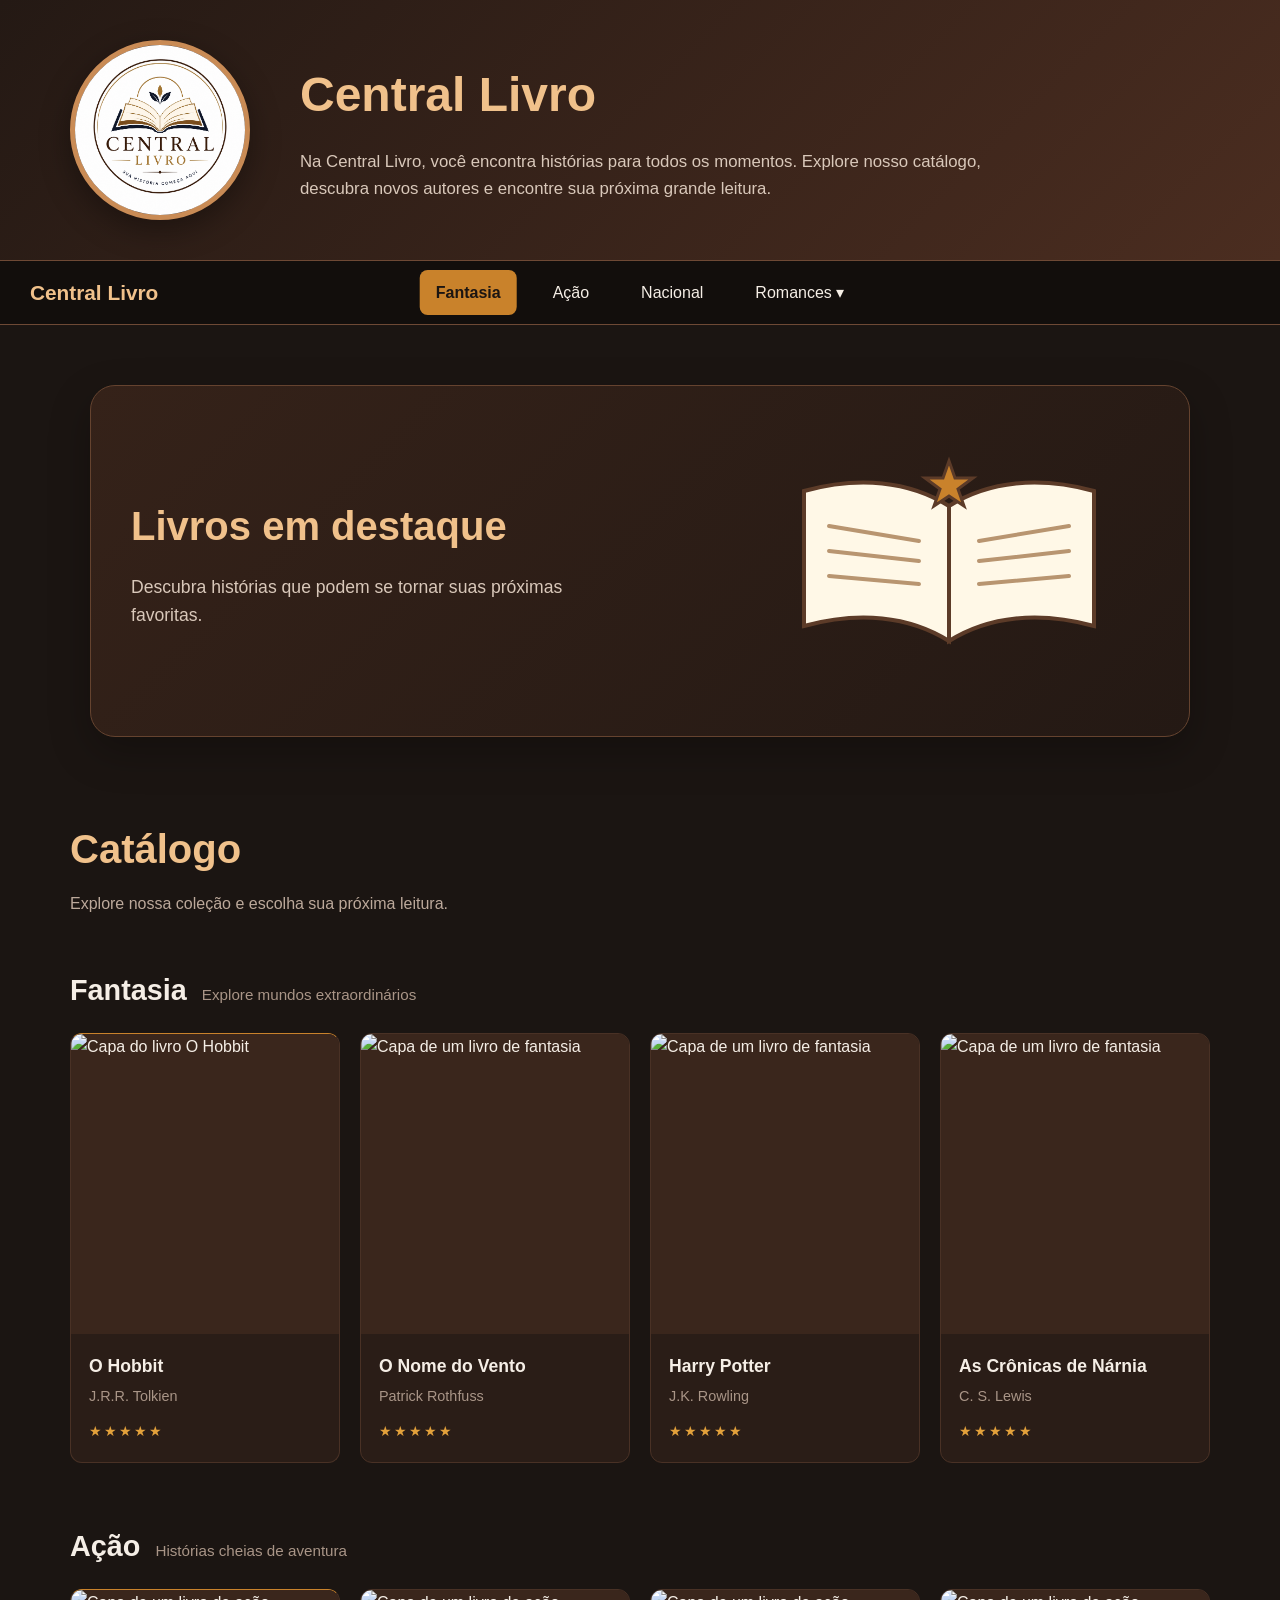
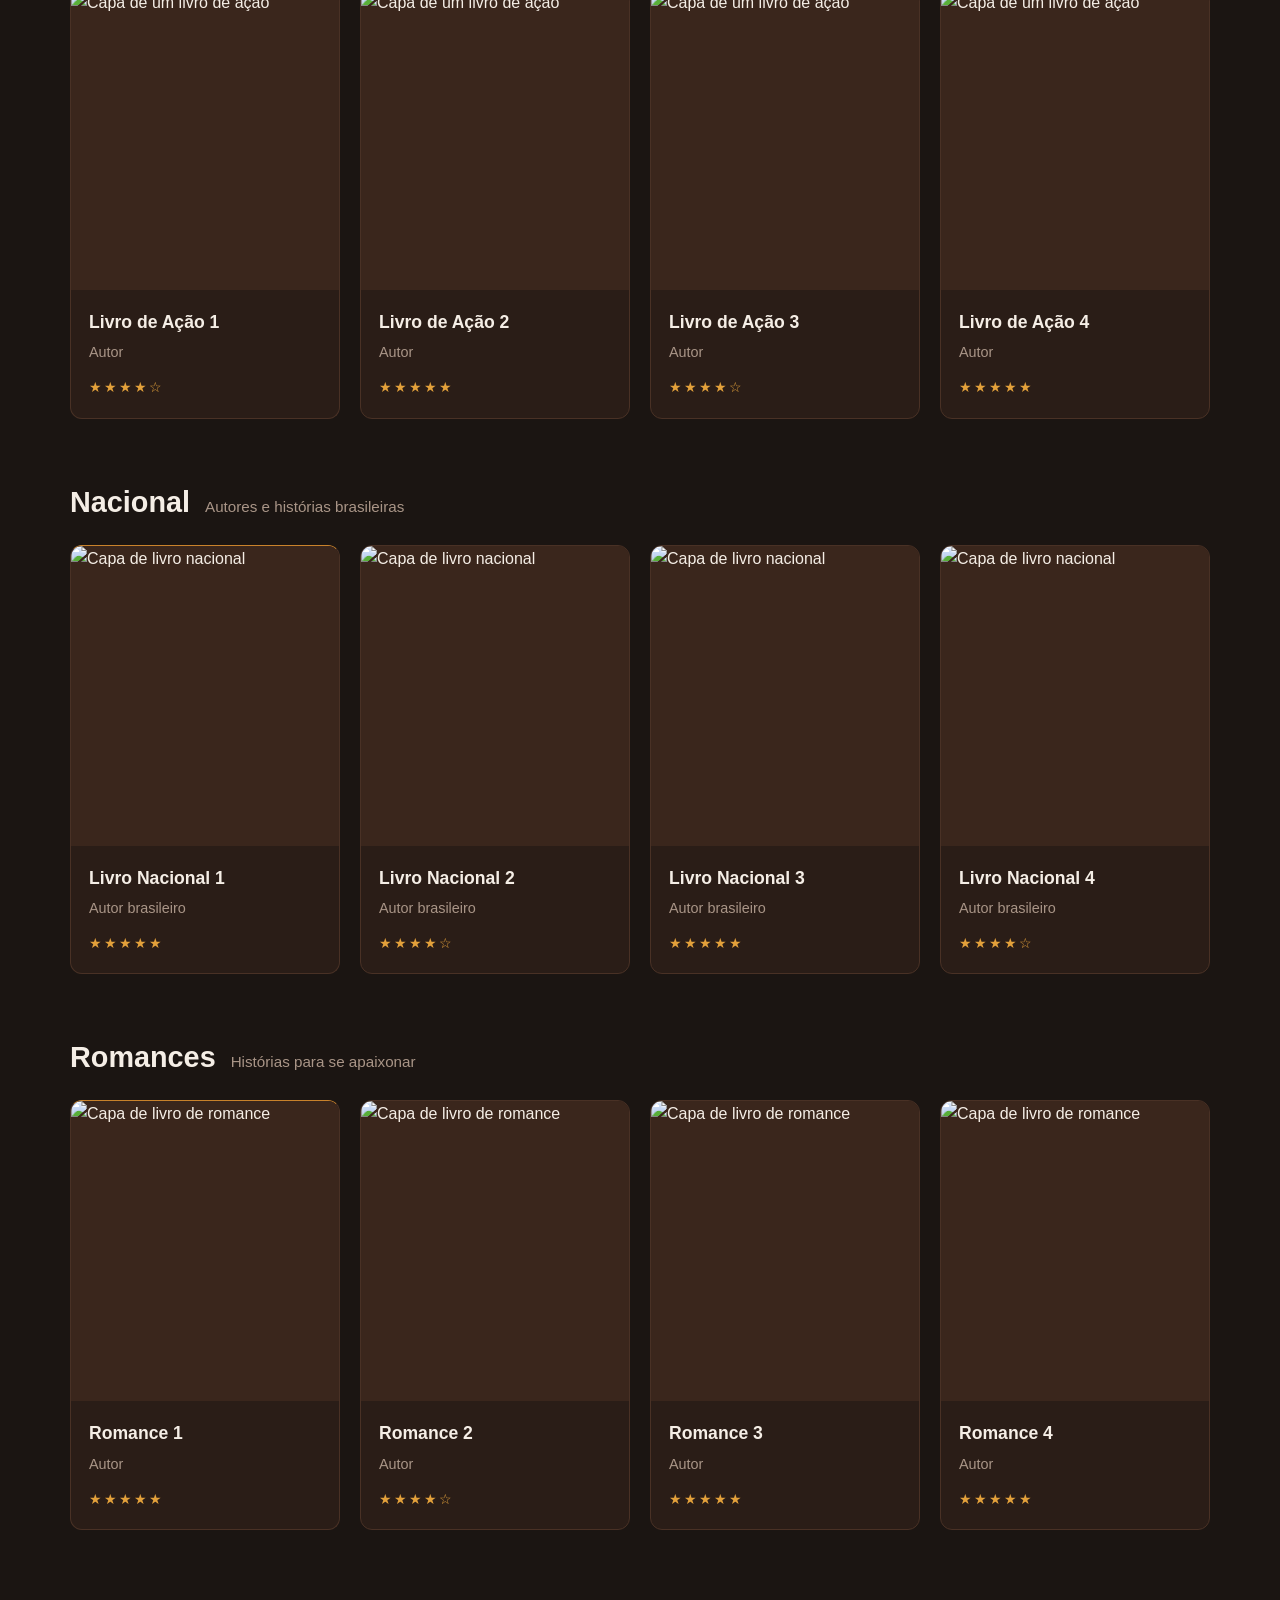
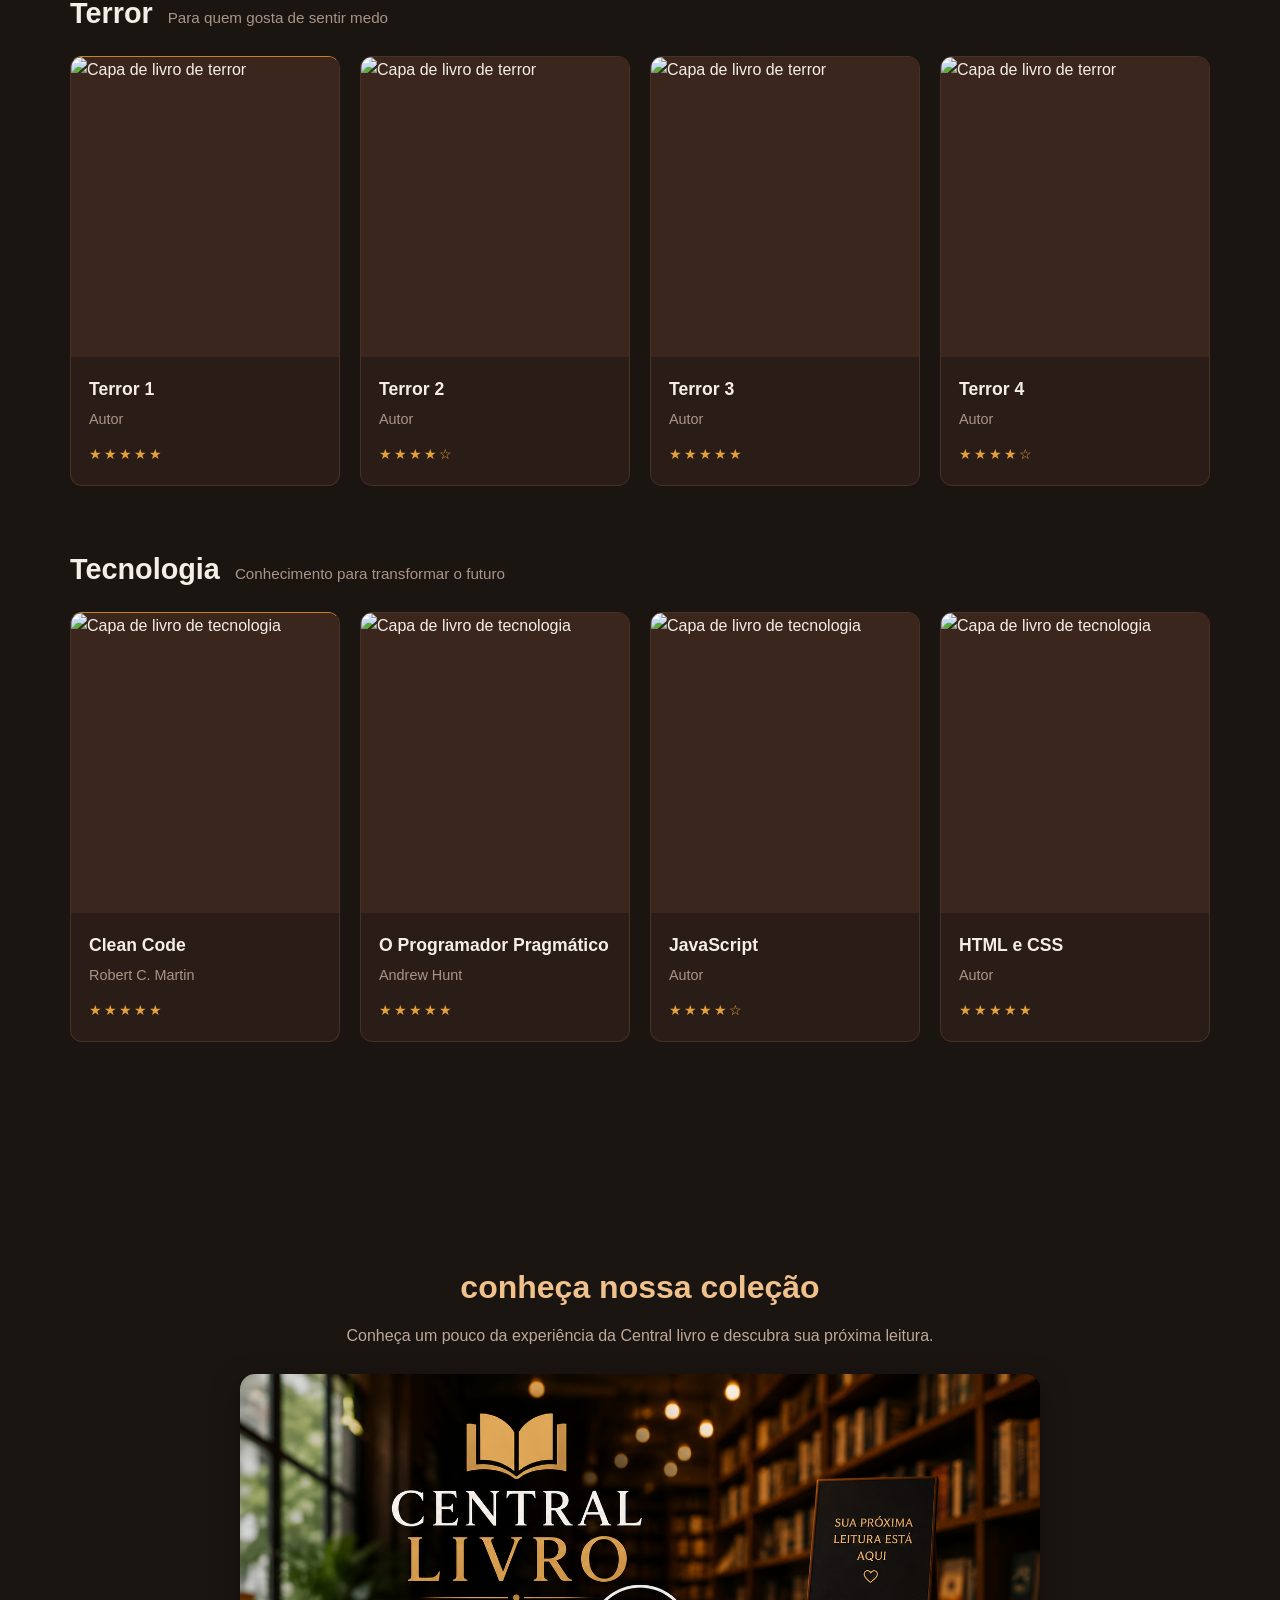
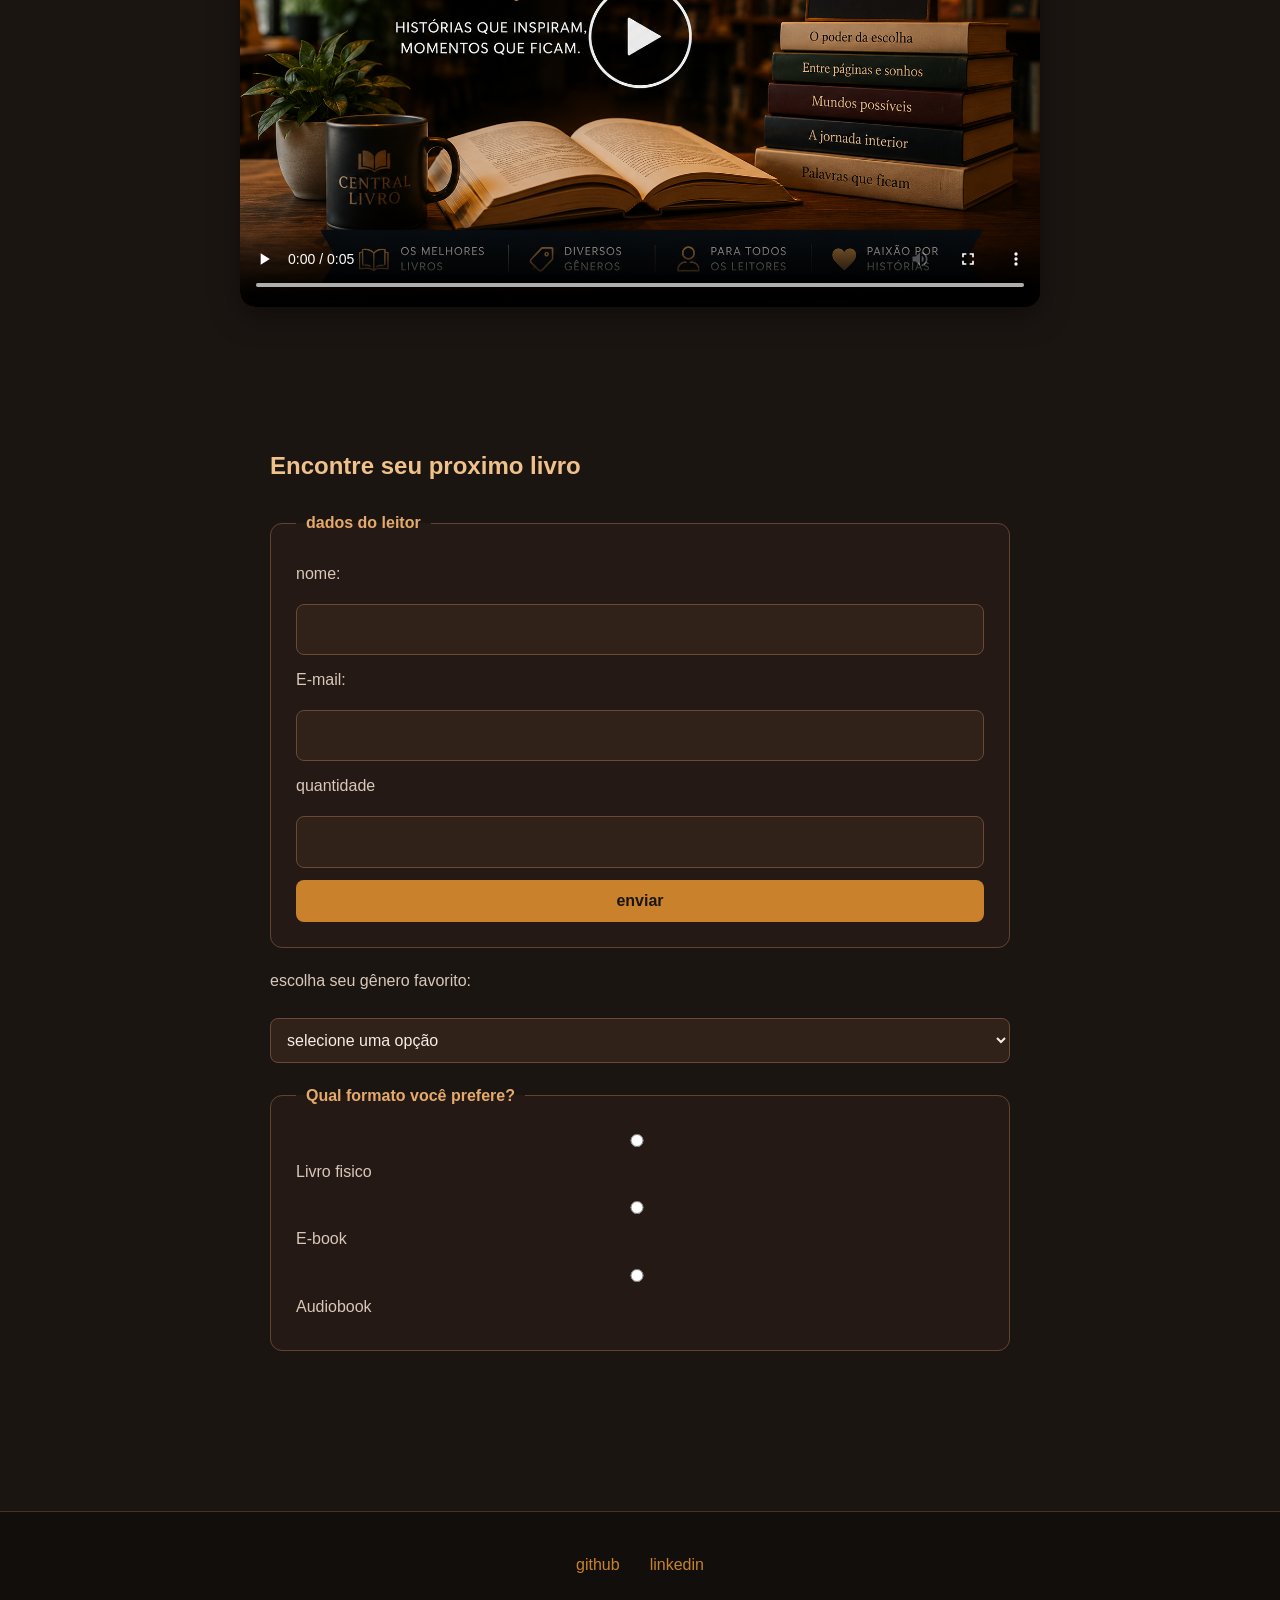
==== commit b96b80bd: "feat: adicionar e estilizar as paginas de login e cadastro do site" ====
--- a/index.html
+++ b/index.html
@@ -4,10 +4,10 @@
     <meta charset="UTF-8">
     <meta name="viewport" content="width=device-width, initial-scale=1.0">
     <meta name="description" content="Na Central Livro, você encontra histórias para todos os momentos. Explore nosso catálogo de livros, descubra novos autores e encontre sua próxima grande leitura em um só lugar. Central Livro — sua história começa aqui.">
+    <!--logo do site-->
     <link rel="shortcut icon" href="imagens/logo1.ico" type="image/x-icon">
-    <title>central livro - livraria</title>
+    <title>Central Livro - Livraria</title>
     <link rel="stylesheet" href="css/style.css">
-    <script src="javaScript/script.js" defer></script>
 </head>
 <body>
     <header class="cabecalho" id="inicio">
@@ -619,4 +619,5 @@
         </section>
     </footer>
 </body>
+<script src="javaScript/script.js" defer></script>
 </html>
--- a/css/style.css
+++ b/css/style.css
@@ -7,6 +7,7 @@
 @import url(video.css);
 @import url(menu.css);
 @import url(root.css);
+@import url(login_cadastro.css);
 
 /* ==================================================
    CONFIGURAÇÕES GERAIS
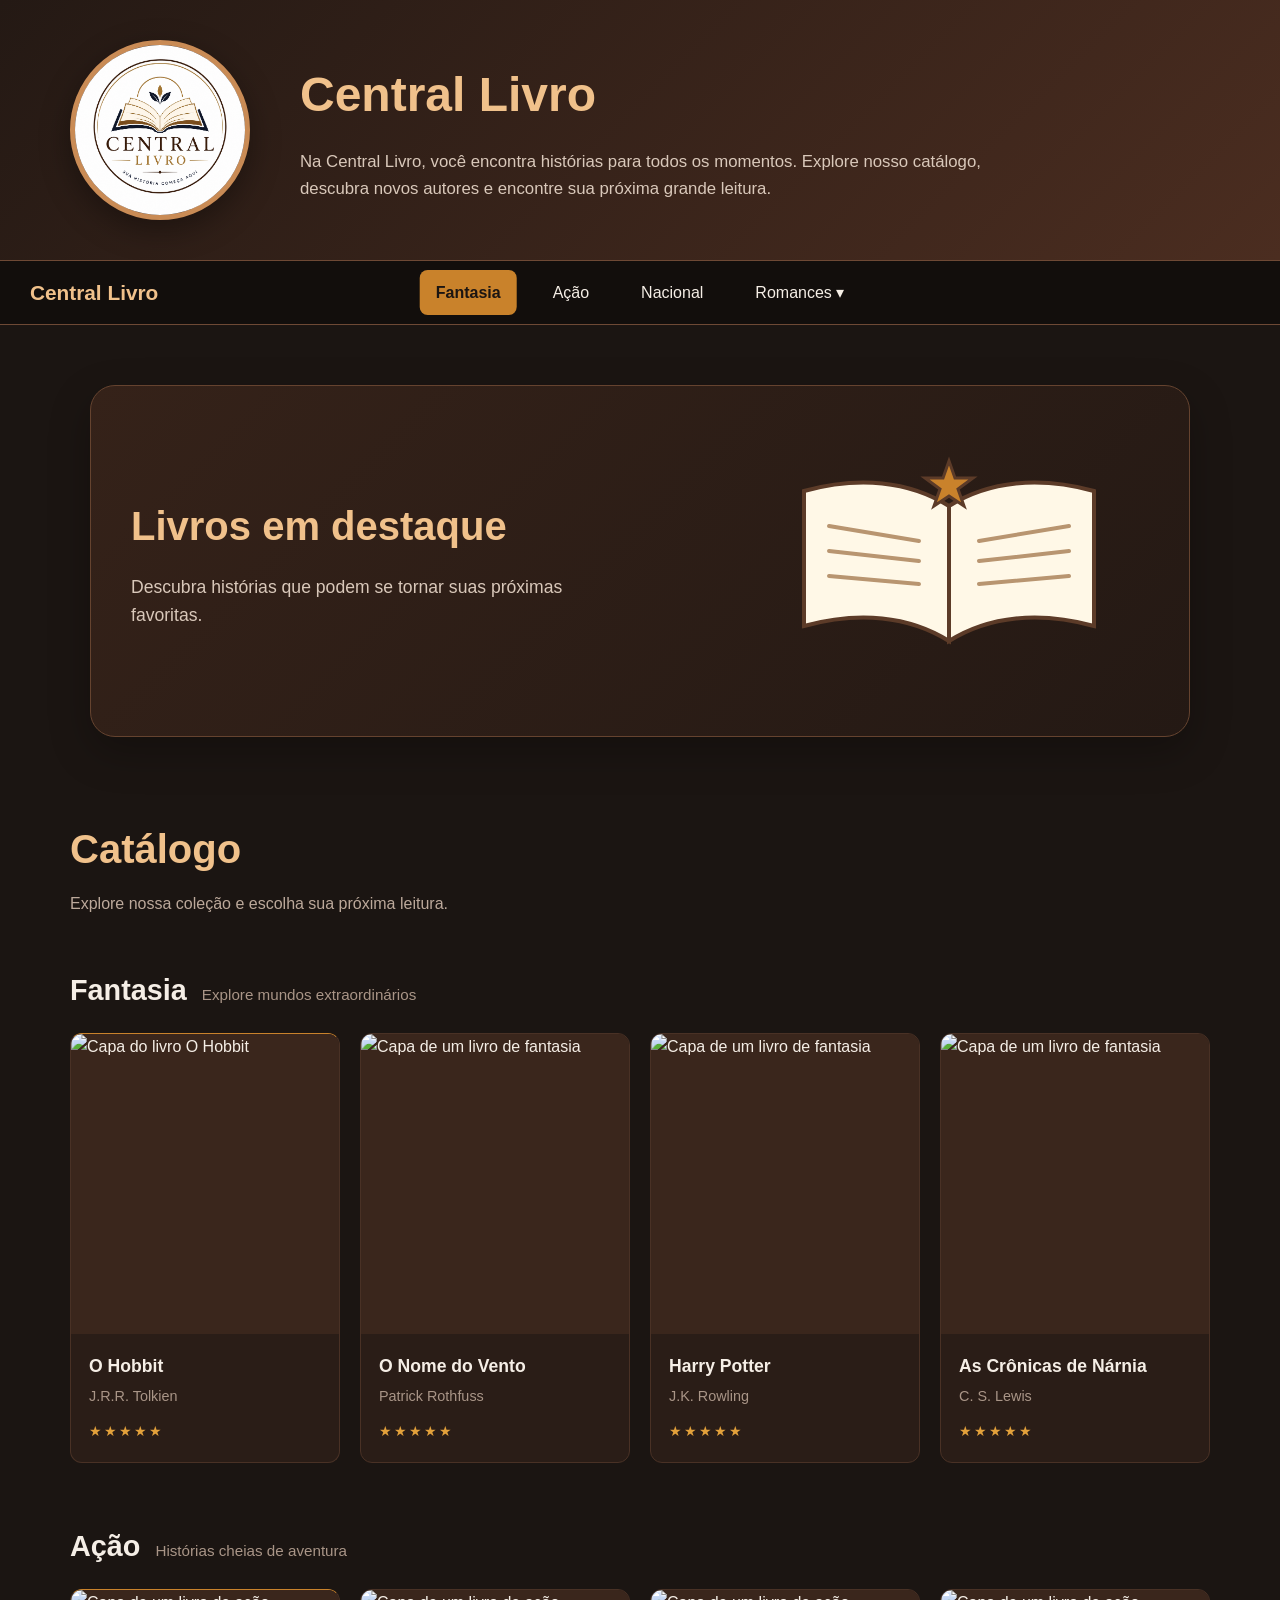
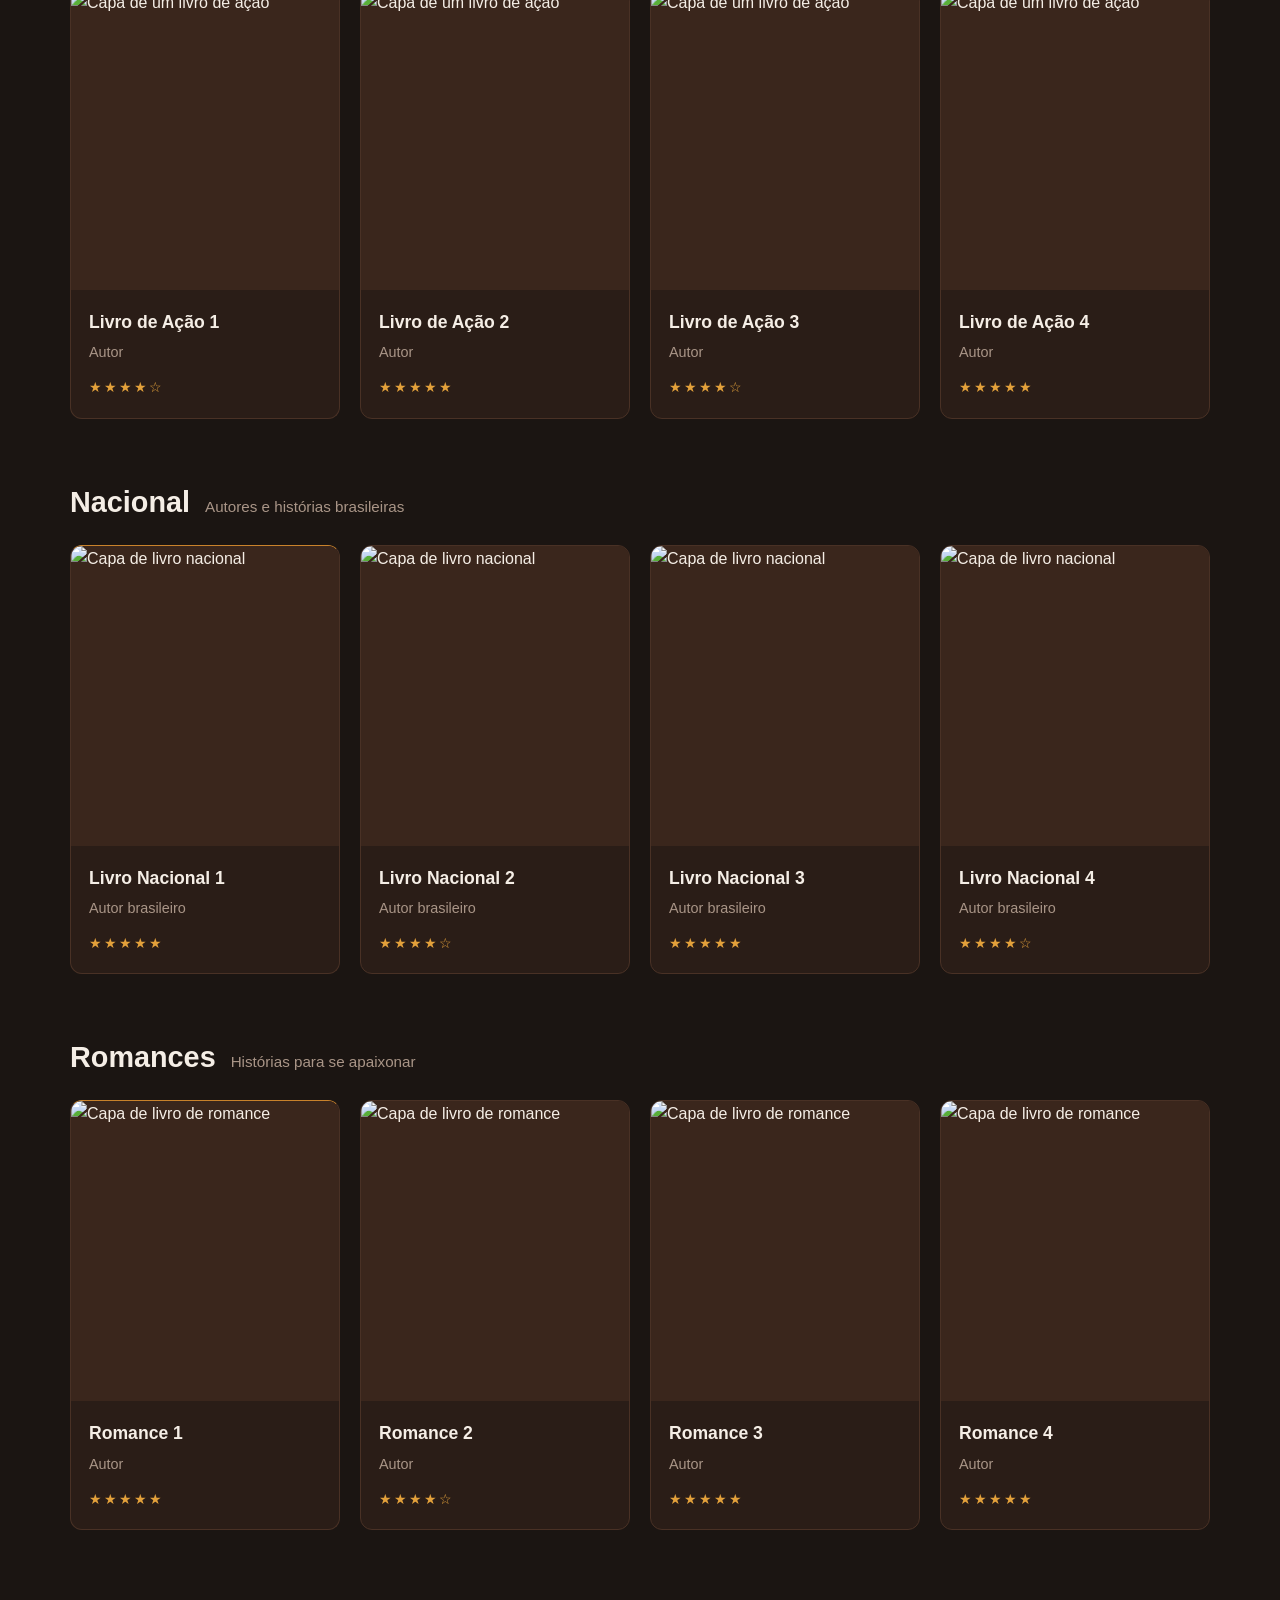
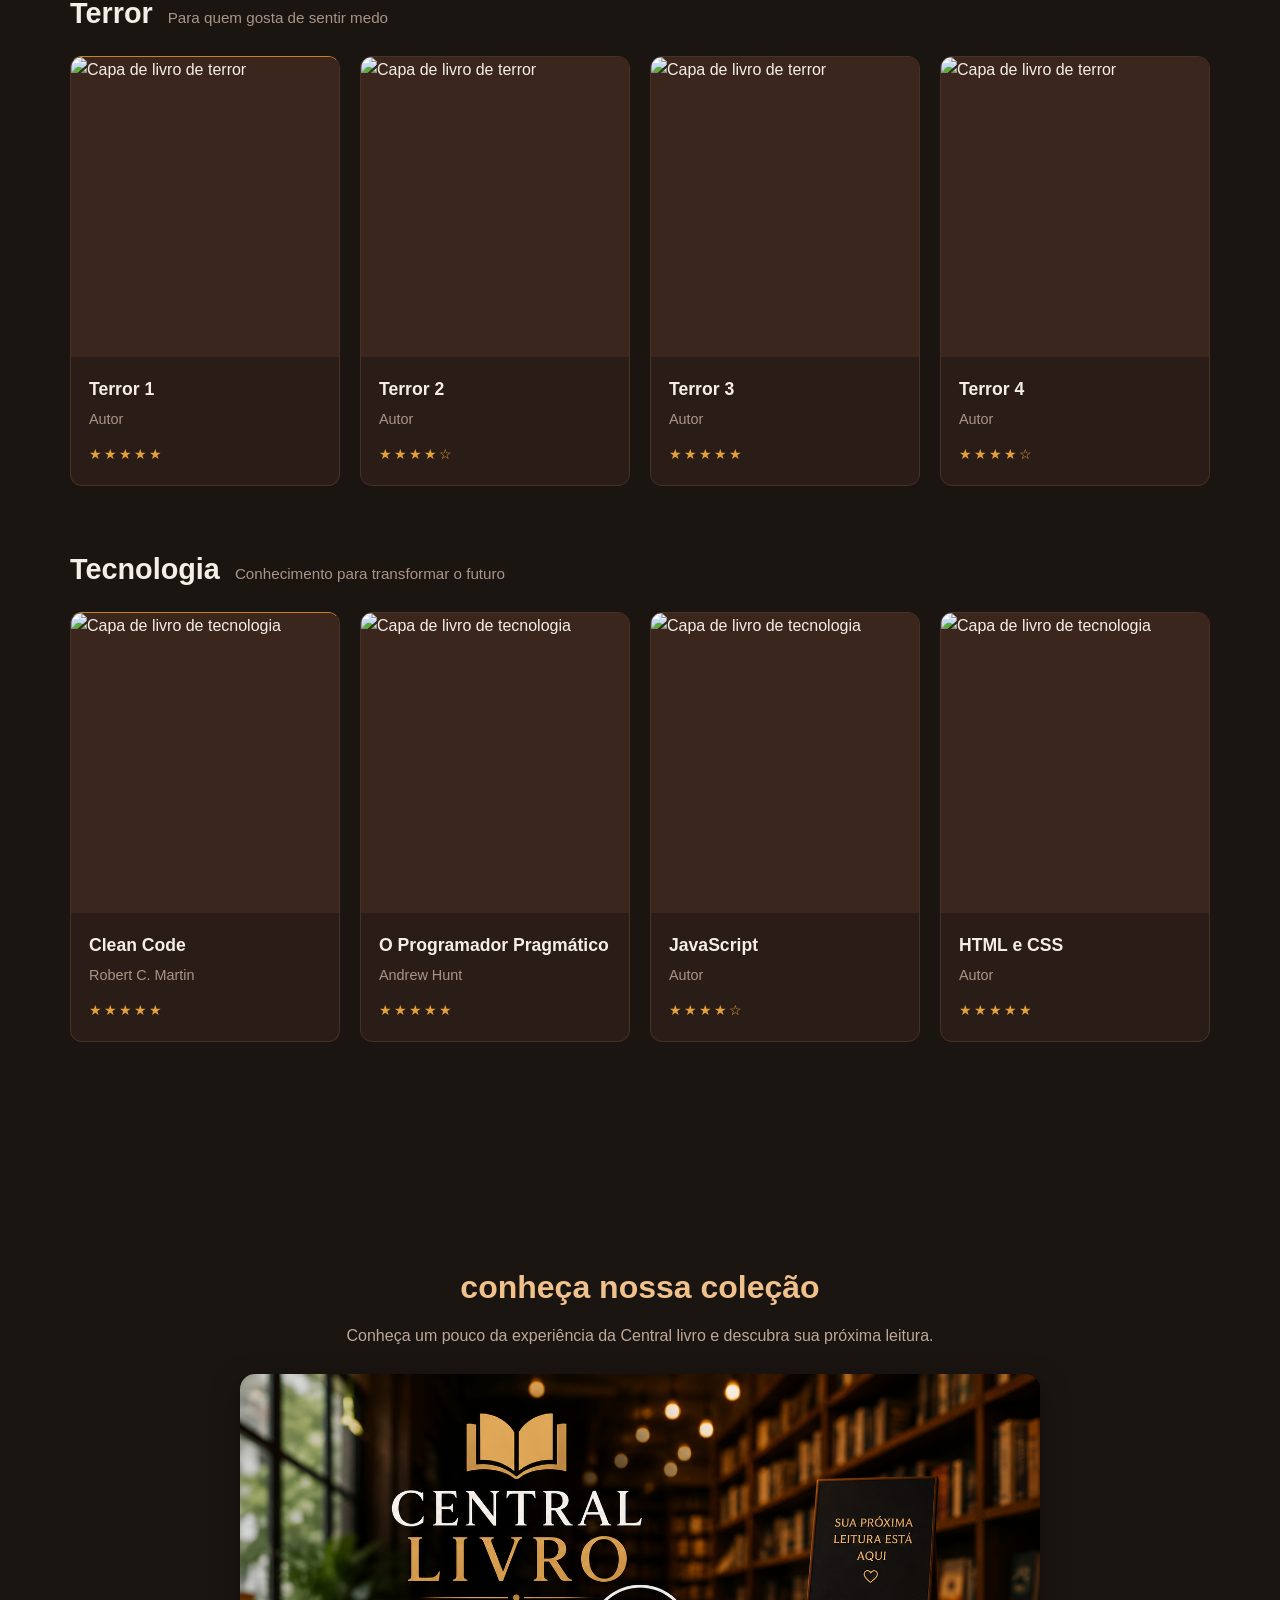
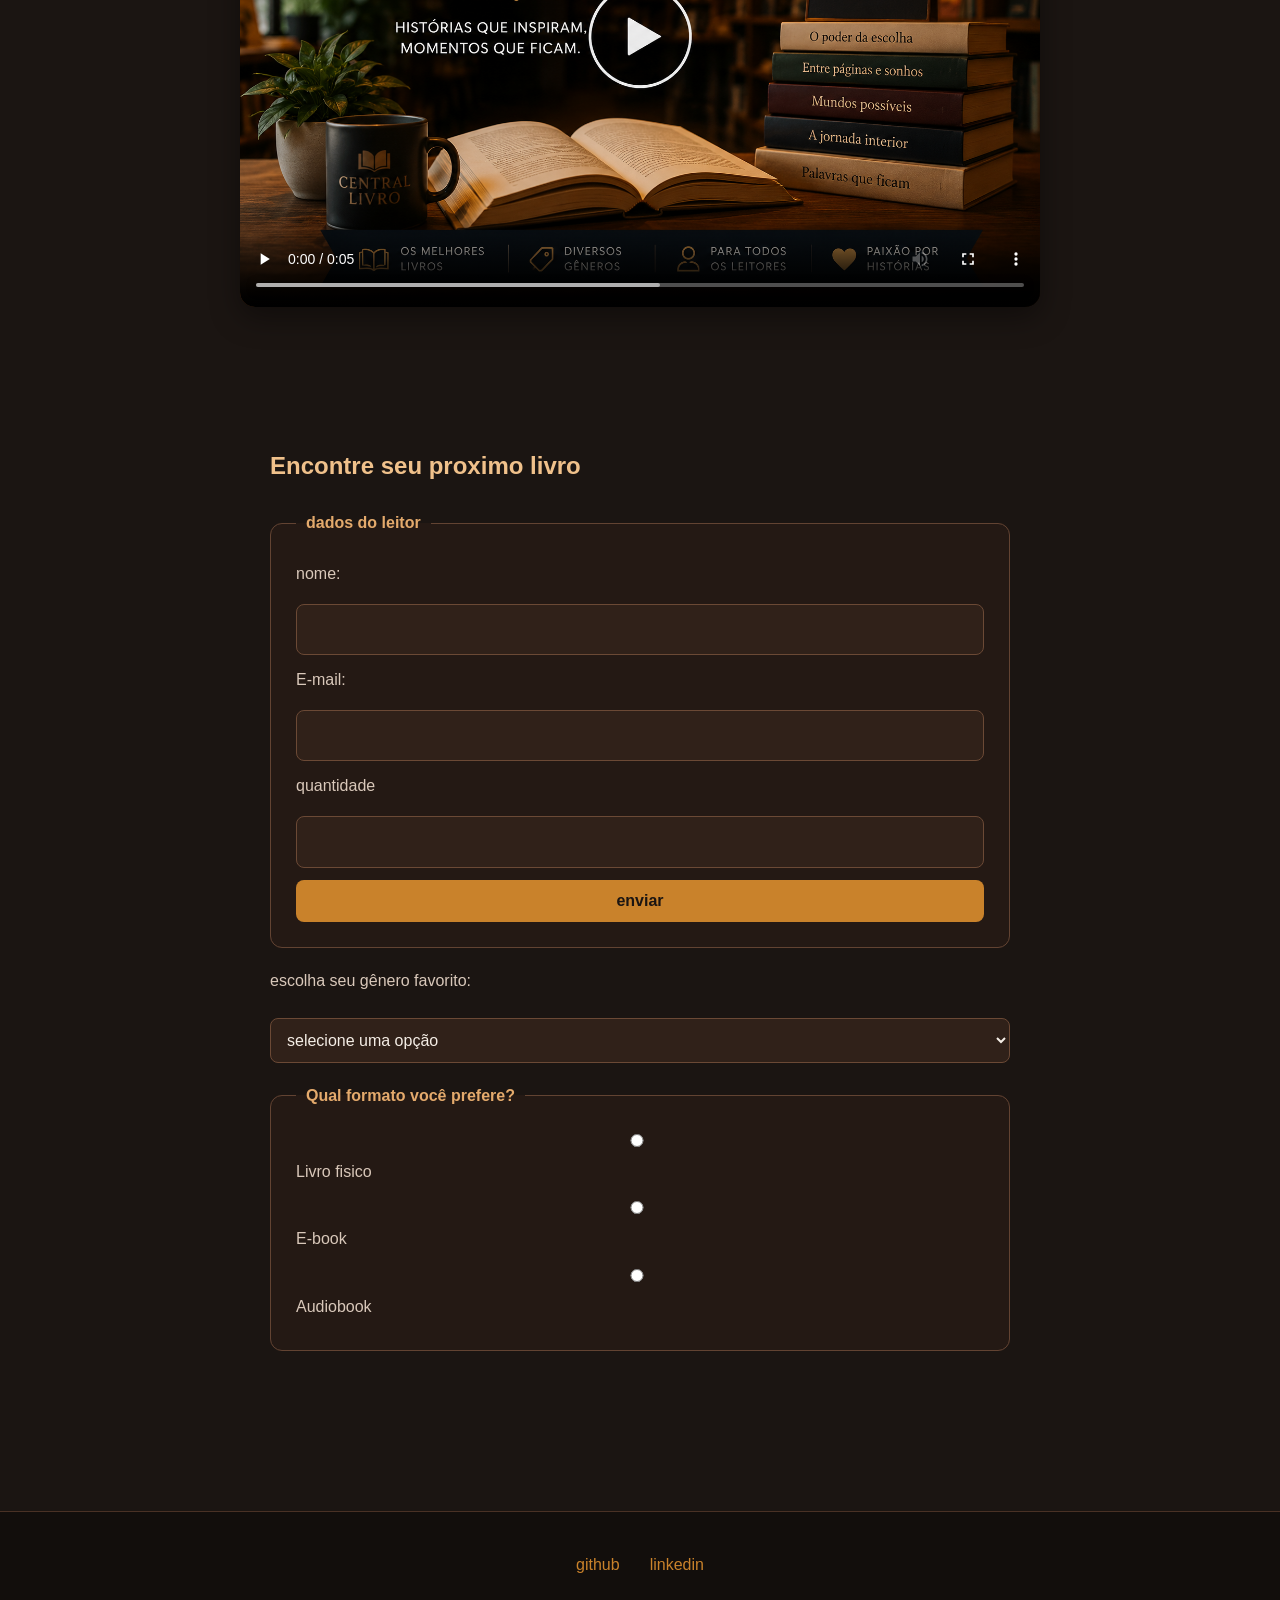
==== commit ebb99555: "feat: linkar os arquivos html" ====
--- a/index.html
+++ b/index.html
@@ -5,7 +5,7 @@
     <meta name="viewport" content="width=device-width, initial-scale=1.0">
     <meta name="description" content="Na Central Livro, você encontra histórias para todos os momentos. Explore nosso catálogo de livros, descubra novos autores e encontre sua próxima grande leitura em um só lugar. Central Livro — sua história começa aqui.">
     <!--logo do site-->
-    <link rel="shortcut icon" href="imagens/logo1.ico" type="image/x-icon">
+    <link rel="shortcut icon" href="img/logo1.ico" type="image/x-icon">
     <title>Central Livro - Livraria</title>
     <link rel="stylesheet" href="css/style.css">
 </head>
@@ -16,7 +16,7 @@
 
             <div class="logo-container">
                 <img 
-                    src="imagens/ChatGPT Image 31 de ago. de 2026, 20_26_06.png"
+                    src="img/logo1.ico"
                     alt="Logo da Central Livro"
                 >
             </div>
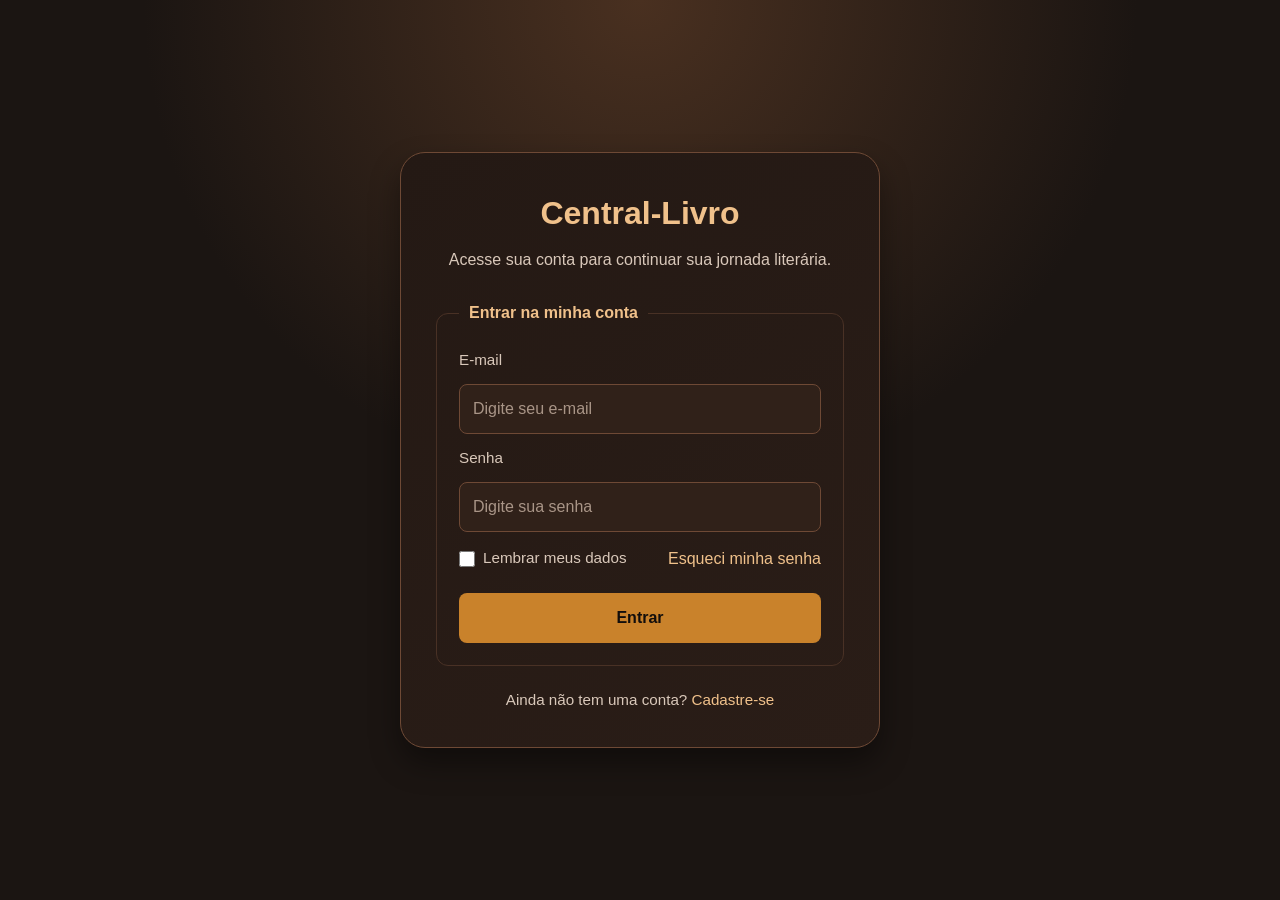
==== commit 62f3137f: "mudanca na nomeacao das paginas" ====
--- a/index.html
+++ b/index.html
@@ -1,623 +1,101 @@
 <!DOCTYPE html>
-<html lang="pt-br">
+<html lang="pt-BR">
+
 <head>
     <meta charset="UTF-8">
     <meta name="viewport" content="width=device-width, initial-scale=1.0">
-    <meta name="description" content="Na Central Livro, você encontra histórias para todos os momentos. Explore nosso catálogo de livros, descubra novos autores e encontre sua próxima grande leitura em um só lugar. Central Livro — sua história começa aqui.">
-    <!--logo do site-->
+
+    <meta name="description" content="Entre na sua conta da Central-Livro.">
+
     <link rel="shortcut icon" href="img/logo1.ico" type="image/x-icon">
-    <title>Central Livro - Livraria</title>
+
     <link rel="stylesheet" href="css/style.css">
+
+    <title>Login | Central-Livro</title>
 </head>
-<body>
-    <header class="cabecalho" id="inicio">
 
-        <div class="cabecalho-topo">
+<body class="pagina-autenticacao">
 
-            <div class="logo-container">
-                <img 
-                    src="img/logo1.ico"
-                    alt="Logo da Central Livro"
-                >
-            </div>
+    <main class="auth-main">
 
-            <div class="apresentacao">
-                <h1>Central Livro</h1>
+        <section class="auth-card" aria-labelledby="titulo-login">
 
-                <p>
-                    Na Central Livro, você encontra histórias para todos os momentos.
-                    Explore nosso catálogo, descubra novos autores e encontre sua
-                    próxima grande leitura.
-                </p>
-            </div>
+            <h1 class="auth-marca" id="titulo-login">
+                Central-Livro
+            </h1>
 
-        </div>
-        
-    </header>
+            <p class="auth-descricao">
+                Acesse sua conta para continuar sua jornada literária.
+            </p>
 
-    <!-- Barra principal de navegação -->
-    <nav class="menu-navegacao" aria-label="Categorias de livros">
+            <form class="auth-form" action="home.html" method="get">
 
-        <!-- barra principal de navegação-->
-        <a href="#inicio" class="marca-navegacao">Central Livro</a>
+                <fieldset>
 
-        <!--botão hamburguer para telas estreitas-->
-        <button 
-            class="menu-hamburguer"
-            type="button"
-            aria-label="Abrir menu de navegação"
-            aria-expanded="false"
-            aria-controls="lista-navegacao"
-        >
-            <span></span>
-            <span></span>
-            <span></span>
-        </button>
+                    <legend>Entrar na minha conta</legend>
 
-        <!-- Links de navegação -->
-        <ul class="lista-navegacao" id="lista-navegacao">
+                    <label for="email">E-mail</label>
 
-            <li>
-                <a href="#fantasia" class="ativo">Fantasia</a>
-            </li>
+                    <input
+                        type="email"
+                        name="email"
+                        id="email"
+                        placeholder="Digite seu e-mail"
+                        autocomplete="email"
+                        required
+                    >
 
-            <li>
-                <a href="#acao">Ação</a>
-            </li>
+                    <label for="senha">Senha</label>
 
-            <li>
-                <a href="#nacional">Nacional</a>
-            </li>
+                    <input
+                        type="password"
+                        name="senha"
+                        id="senha"
+                        placeholder="Digite sua senha"
+                        autocomplete="current-password"
+                        required
+                    >
 
-            <li class="item-dropdown">
+                    <div class="auth-opcoes">
 
-                <a href="#romances" class="link-dropdown">
-                    Romances
-                    <span aria-hidden="true">▾</span>
-                </a>
+                        <label class="auth-checkbox" for="lembrar-login">
 
-                <!-- Submenu -->
-                <ul class="submenu">
+                            <input
+                                type="checkbox"
+                                name="lembrar"
+                                id="lembrar-login"
+                                value="sim"
+                            >
 
-                    <li>
-                        <a href="#romances">Todos os romances</a>
-                    </li>
+                            Lembrar meus dados
 
-                    <li>
-                        <a href="#terror">Suspense e terror</a>
-                    </li>
+                        </label>
 
-                    <li>
-                        <a href="#tecnologia">Livros de tecnologia</a>
-                    </li>
-
-                </ul>
-
-            </li>
-
-        </ul>
-
-    </nav>
-
-
-   <main>
-        <section class="livros-destaque">
-            <div class="destaque-conteudo">
-
-                <div class="destaque-texto">
-                    <h2>Livros em destaque</h2>
-
-                    <p>
-                        Descubra histórias que podem se tornar suas próximas favoritas.
-                    </p>
-                </div>
-
-                <svg 
-                    class="ilustracao-livro"
-                    viewBox="0 0 400 250"
-                    role="img"
-                    aria-labelledby="titulo-svg descricao-svg">
-
-                    <title id="titulo-svg">Livro aberto</title>
-
-                    <desc id="descricao-svg">
-                        Ilustração de um livro aberto representando a coleção da Central Livro.
-                    </desc>
-
-                    <!-- Página esquerda -->
-                    <path
-                        class="pagina pagina-esquerda"
-                        d="M200 70
-                        C160 45, 110 40, 55 55
-                        L55 190
-                        C110 175, 160 180, 200 205
-                        Z"
-                    />
-
-                    <!-- Página direita -->
-                    <path
-                        class="pagina pagina-direita"
-                        d="M200 70
-                        C240 45, 290 40, 345 55
-                        L345 190
-                        C290 175, 240 180, 200 205
-                        Z"
-                    />
-
-                    <!-- Linha central do livro -->
-                    <line
-                        class="linha-central"
-                        x1="200"
-                        y1="70"
-                        x2="200"
-                        y2="205"
-                    />
-
-                    <!-- Linhas da página esquerda -->
-                    <line class="linha-texto" x1="80" y1="90" x2="170" y2="105" />
-                    <line class="linha-texto" x1="80" y1="115" x2="170" y2="125" />
-                    <line class="linha-texto" x1="80" y1="140" x2="170" y2="148" />
-
-                    <!-- Linhas da página direita -->
-                    <line class="linha-texto" x1="230" y1="105" x2="320" y2="90" />
-                    <line class="linha-texto" x1="230" y1="125" x2="320" y2="115" />
-                    <line class="linha-texto" x1="230" y1="148" x2="320" y2="140" />
-
-                    <!-- Estrela decorativa -->
-                    <path
-                        class="estrela"
-                        d="M200 25
-                        L206 42
-                        L224 42
-                        L209 53
-                        L215 70
-                        L200 60
-                        L185 70
-                        L191 53
-                        L176 42
-                        L194 42
-                        Z"
-                    />
-
-                </svg>
-            </div>
-        </section>
-
-        <section class="catalogo" id="catalogo">
-
-            <div class="titulo-catalogo">
-                <h2>Catálogo</h2>
-
-                <p>
-                    Explore nossa coleção e escolha sua próxima leitura.
-                </p>
-            </div>
-
-
-            <!-- FANTASIA -->
-            <section class="categoria" id="fantasia">
-
-                <div class="categoria-cabecalho">
-                    <h3>Fantasia</h3>
-                    <span>Explore mundos extraordinários</span>
-                </div>
-
-                <div class="livros-grid">
-
-                    <article class="livro-card">
-                        <img src="imagens/livro-fantasia-1.jpg" alt="Capa do livro O Hobbit">
-                        <div class="livro-info">
-                            <h4>O Hobbit</h4>
-                            <p>J.R.R. Tolkien</p>
-                            <span class="avaliacao">★★★★★</span>
-                        </div>
-                    </article>
-
-                    <article class="livro-card">
-                        <img src="imagens/livro-fantasia-2.jpg" alt="Capa de um livro de fantasia">
-                        <div class="livro-info">
-                            <h4>O Nome do Vento</h4>
-                            <p>Patrick Rothfuss</p>
-                            <span class="avaliacao">★★★★★</span>
-                        </div>
-                    </article>
-
-                    <article class="livro-card">
-                        <img src="imagens/livro-fantasia-3.jpg" alt="Capa de um livro de fantasia">
-                        <div class="livro-info">
-                            <h4>Harry Potter</h4>
-                            <p>J.K. Rowling</p>
-                            <span class="avaliacao">★★★★★</span>
-                        </div>
-                    </article>
-
-                    <article class="livro-card">
-                        <img src="imagens/livro-fantasia-4.jpg" alt="Capa de um livro de fantasia">
-                        <div class="livro-info">
-                            <h4>As Crônicas de Nárnia</h4>
-                            <p>C. S. Lewis</p>
-                            <span class="avaliacao">★★★★★</span>
-                        </div>
-                    </article>
-
-                </div>
-
-            </section>
-
-
-            <!-- AÇÃO -->
-            <section class="categoria" id="acao">
-
-                <div class="categoria-cabecalho">
-                    <h3>Ação</h3>
-                    <span>Histórias cheias de aventura</span>
-                </div>
-
-                <div class="livros-grid">
-
-                    <article class="livro-card">
-                        <img src="imagens/livro-acao-1.jpg" alt="Capa de um livro de ação">
-                        <div class="livro-info">
-                            <h4>Livro de Ação 1</h4>
-                            <p>Autor</p>
-                            <span class="avaliacao">★★★★☆</span>
-                        </div>
-                    </article>
-
-                    <article class="livro-card">
-                        <img src="imagens/livro-acao-2.jpg" alt="Capa de um livro de ação">
-                        <div class="livro-info">
-                            <h4>Livro de Ação 2</h4>
-                            <p>Autor</p>
-                            <span class="avaliacao">★★★★★</span>
-                        </div>
-                    </article>
-
-                    <article class="livro-card">
-                        <img src="imagens/livro-acao-3.jpg" alt="Capa de um livro de ação">
-                        <div class="livro-info">
-                            <h4>Livro de Ação 3</h4>
-                            <p>Autor</p>
-                            <span class="avaliacao">★★★★☆</span>
-                        </div>
-                    </article>
-
-                    <article class="livro-card">
-                        <img src="imagens/livro-acao-4.jpg" alt="Capa de um livro de ação">
-                        <div class="livro-info">
-                            <h4>Livro de Ação 4</h4>
-                            <p>Autor</p>
-                            <span class="avaliacao">★★★★★</span>
-                        </div>
-                    </article>
-
-                </div>
-
-            </section>
-
-
-            <!-- NACIONAL -->
-            <section class="categoria" id="nacional">
-
-                <div class="categoria-cabecalho">
-                    <h3>Nacional</h3>
-                    <span>Autores e histórias brasileiras</span>
-                </div>
-
-                <div class="livros-grid">
-
-                    <article class="livro-card">
-                        <img src="imagens/livro-nacional-1.jpg" alt="Capa de livro nacional">
-                        <div class="livro-info">
-                            <h4>Livro Nacional 1</h4>
-                            <p>Autor brasileiro</p>
-                            <span class="avaliacao">★★★★★</span>
-                        </div>
-                    </article>
-
-                    <article class="livro-card">
-                        <img src="imagens/livro-nacional-2.jpg" alt="Capa de livro nacional">
-                        <div class="livro-info">
-                            <h4>Livro Nacional 2</h4>
-                            <p>Autor brasileiro</p>
-                            <span class="avaliacao">★★★★☆</span>
-                        </div>
-                    </article>
-
-                    <article class="livro-card">
-                        <img src="imagens/livro-nacional-3.jpg" alt="Capa de livro nacional">
-                        <div class="livro-info">
-                            <h4>Livro Nacional 3</h4>
-                            <p>Autor brasileiro</p>
-                            <span class="avaliacao">★★★★★</span>
-                        </div>
-                    </article>
-
-                    <article class="livro-card">
-                        <img src="imagens/livro-nacional-4.jpg" alt="Capa de livro nacional">
-                        <div class="livro-info">
-                            <h4>Livro Nacional 4</h4>
-                            <p>Autor brasileiro</p>
-                            <span class="avaliacao">★★★★☆</span>
-                        </div>
-                    </article>
-
-                </div>
-
-            </section>
-
-
-            <!-- ROMANCES -->
-            <section class="categoria" id="romances">
-
-                <div class="categoria-cabecalho">
-                    <h3>Romances</h3>
-                    <span>Histórias para se apaixonar</span>
-                </div>
-
-                <div class="livros-grid">
-
-                    <article class="livro-card">
-                        <img src="imagens/livro-romance-1.jpg" alt="Capa de livro de romance">
-                        <div class="livro-info">
-                            <h4>Romance 1</h4>
-                            <p>Autor</p>
-                            <span class="avaliacao">★★★★★</span>
-                        </div>
-                    </article>
-
-                    <article class="livro-card">
-                        <img src="imagens/livro-romance-2.jpg" alt="Capa de livro de romance">
-                        <div class="livro-info">
-                            <h4>Romance 2</h4>
-                            <p>Autor</p>
-                            <span class="avaliacao">★★★★☆</span>
-                        </div>
-                    </article>
-
-                    <article class="livro-card">
-                        <img src="imagens/livro-romance-3.jpg" alt="Capa de livro de romance">
-                        <div class="livro-info">
-                            <h4>Romance 3</h4>
-                            <p>Autor</p>
-                            <span class="avaliacao">★★★★★</span>
-                        </div>
-                    </article>
-
-                    <article class="livro-card">
-                        <img src="imagens/livro-romance-4.jpg" alt="Capa de livro de romance">
-                        <div class="livro-info">
-                            <h4>Romance 4</h4>
-                            <p>Autor</p>
-                            <span class="avaliacao">★★★★★</span>
-                        </div>
-                    </article>
+                        <a class="auth-link" href="#">
+                            Esqueci minha senha
+                        </a>
 
                     </div>
+                    
+                    <button class="auth-botao" type="submit">
+                        Entrar
+                    </button>
 
-                </section>
+                </fieldset>
 
+            </form>
 
-                <!-- TERROR -->
-                <section class="categoria" id="terror">
+            <p class="auth-rodape">
+                Ainda não tem uma conta?
 
-                    <div class="categoria-cabecalho">
-                        <h3>Terror</h3>
-                        <span>Para quem gosta de sentir medo</span>
-                    </div>
-
-                    <div class="livros-grid">
-
-                        <article class="livro-card">
-                            <img src="imagens/livro-terror-1.jpg" alt="Capa de livro de terror">
-                            <div class="livro-info">
-                                <h4>Terror 1</h4>
-                                <p>Autor</p>
-                                <span class="avaliacao">★★★★★</span>
-                            </div>
-                        </article>
-
-                        <article class="livro-card">
-                            <img src="imagens/livro-terror-2.jpg" alt="Capa de livro de terror">
-                            <div class="livro-info">
-                                <h4>Terror 2</h4>
-                                <p>Autor</p>
-                                <span class="avaliacao">★★★★☆</span>
-                            </div>
-                        </article>
-
-                        <article class="livro-card">
-                            <img src="imagens/livro-terror-3.jpg" alt="Capa de livro de terror">
-                            <div class="livro-info">
-                                <h4>Terror 3</h4>
-                                <p>Autor</p>
-                                <span class="avaliacao">★★★★★</span>
-                            </div>
-                        </article>
-
-                        <article class="livro-card">
-                            <img src="imagens/livro-terror-4.jpg" alt="Capa de livro de terror">
-                            <div class="livro-info">
-                                <h4>Terror 4</h4>
-                                <p>Autor</p>
-                                <span class="avaliacao">★★★★☆</span>
-                            </div>
-                        </article>
-
-                    </div>
-
-                </section>
-
-
-                <!-- TECNOLOGIA -->
-                <section class="categoria" id="tecnologia">
-
-                    <div class="categoria-cabecalho">
-                        <h3>Tecnologia</h3>
-                        <span>Conhecimento para transformar o futuro</span>
-                    </div>
-
-                    <div class="livros-grid">
-
-                        <article class="livro-card">
-                            <img src="imagens/livro-tecnologia-1.jpg" alt="Capa de livro de tecnologia">
-                            <div class="livro-info">
-                                <h4>Clean Code</h4>
-                                <p>Robert C. Martin</p>
-                                <span class="avaliacao">★★★★★</span>
-                            </div>
-                        </article>
-
-                        <article class="livro-card">
-                            <img src="imagens/livro-tecnologia-2.jpg" alt="Capa de livro de tecnologia">
-                            <div class="livro-info">
-                                <h4>O Programador Pragmático</h4>
-                                <p>Andrew Hunt</p>
-                                <span class="avaliacao">★★★★★</span>
-                            </div>
-                        </article>
-
-                        <article class="livro-card">
-                            <img src="imagens/livro-tecnologia-3.jpg" alt="Capa de livro de tecnologia">
-                            <div class="livro-info">
-                                <h4>JavaScript</h4>
-                                <p>Autor</p>
-                                <span class="avaliacao">★★★★☆</span>
-                            </div>
-                        </article>
-
-                        <article class="livro-card">
-                            <img src="imagens/livro-tecnologia-4.jpg" alt="Capa de livro de tecnologia">
-                            <div class="livro-info">
-                                <h4>HTML e CSS</h4>
-                                <p>Autor</p>
-                                <span class="avaliacao">★★★★★</span>
-                            </div>
-                        </article>
-
-                    </div>
-
-                </section>
+                <a class="auth-link" href="cadastro.html">
+                    Cadastre-se
+                </a>
+            </p>
 
         </section>
 
-
-        <section class="secao-video">
-            <h2>conheça nossa coleção</h2>
-
-            <p>
-                Conheça um pouco da experiência da Central livro e descubra sua próxima leitura.
-            </p>
-            <!--
-                preload="metadata" foi escolhido porque o vídeo é um conteúdo
-                complementar da página. Dessa forma, o navegador pode carregar
-                informações básicas do vídeo sem carregar todo o arquivo antes
-                da interação do usuário.
-            -->
-
-            <video 
-            controls 
-            preload="metadata" 
-            poster="imagens/poster_video.png"
-            >
-
-                <source src="videos/conheça_central_livro.mp4" 
-                type="video/mp4"
-                >
-
-                <source src="videos/conheça_central_livro.Webm" 
-                type="video/Webm"
-                >
-
-                <track 
-                kind="subtitles" 
-                src="videos/legendas.vtt" 
-                srclang="pt-br" 
-                label="Português" 
-                default
-                >
-
-                <p id="status-video">
-                <!--mensagem alternativa caso o navegador não abra o video-->
-                Seu navegador não suporta a reprodução do video.
-                </p>
-
-            </video>
-
-            
-        </section>
-
-        <section class="formulario-container">
-            <h2>Encontre seu proximo livro</h2>
-
-            <form>
-                <fieldset>
-                    <legend> dados do leitor</legend>
-
-                    <label for="nome">nome:</label>
-                    <input type="text"
-                    id="nome"
-                    name="nome"
-                    required
-                    >
-
-                    <label for="email">E-mail:</label>
-                    <input type="email"
-                    id="email"
-                    name="email"
-                    required
-                    >
-
-                    <label for="number">quantidade</label>
-                    <input type="number"
-                    id="number"
-                    name="quantidade"
-                    min="1"
-                    max="10"
-                    >
-
-                    <input type="submit" value="enviar">
-
-                </fieldset>
-
-                <label for="genero">escolha seu gênero favorito:</label>
-
-                <select name="genero" id="genero">
-                    <option value="">selecione uma opção</option>
-                    <option value="fantasia">Fantasia</option>
-                    <option value="romances">Romances</option>
-                    <option value="terror">Terror</option>
-                    <option value="acao">Ação</option>
-                    <option value="nacional">Nacional</option>
-                    <option value="tecnologia">Tecnologia</option>
-                </select>
-
-                <fieldset>
-                    <legend>Qual formato você prefere?</legend>
-
-                    <input type="radio" id="fisico" name="formato" value="fisico">
-                    <label for="fisico">Livro fisico</label>
-
-                    <input type="radio" id="ebook" name="formato" value="ebook">
-                    <label for="ebook">E-book</label>
-
-                    <input type="radio" id="audiobook" name="formato" value="audiobook">
-                    <label for="audiobook">Audiobook</label>
-                </fieldset>
-            </form>
-        </section>    
     </main>
 
-    <footer>
-        <section>
-            <div>
-                <a href="https://github.com/aska-code">github</a>
-            </div>
-            <div>
-                <a href="https://www.linkedin.com/in/pedro-henrique-694b3742b">linkedin</a>
-            </div>
-        </section>
-    </footer>
 </body>
-<script src="javaScript/script.js" defer></script>
 </html>
